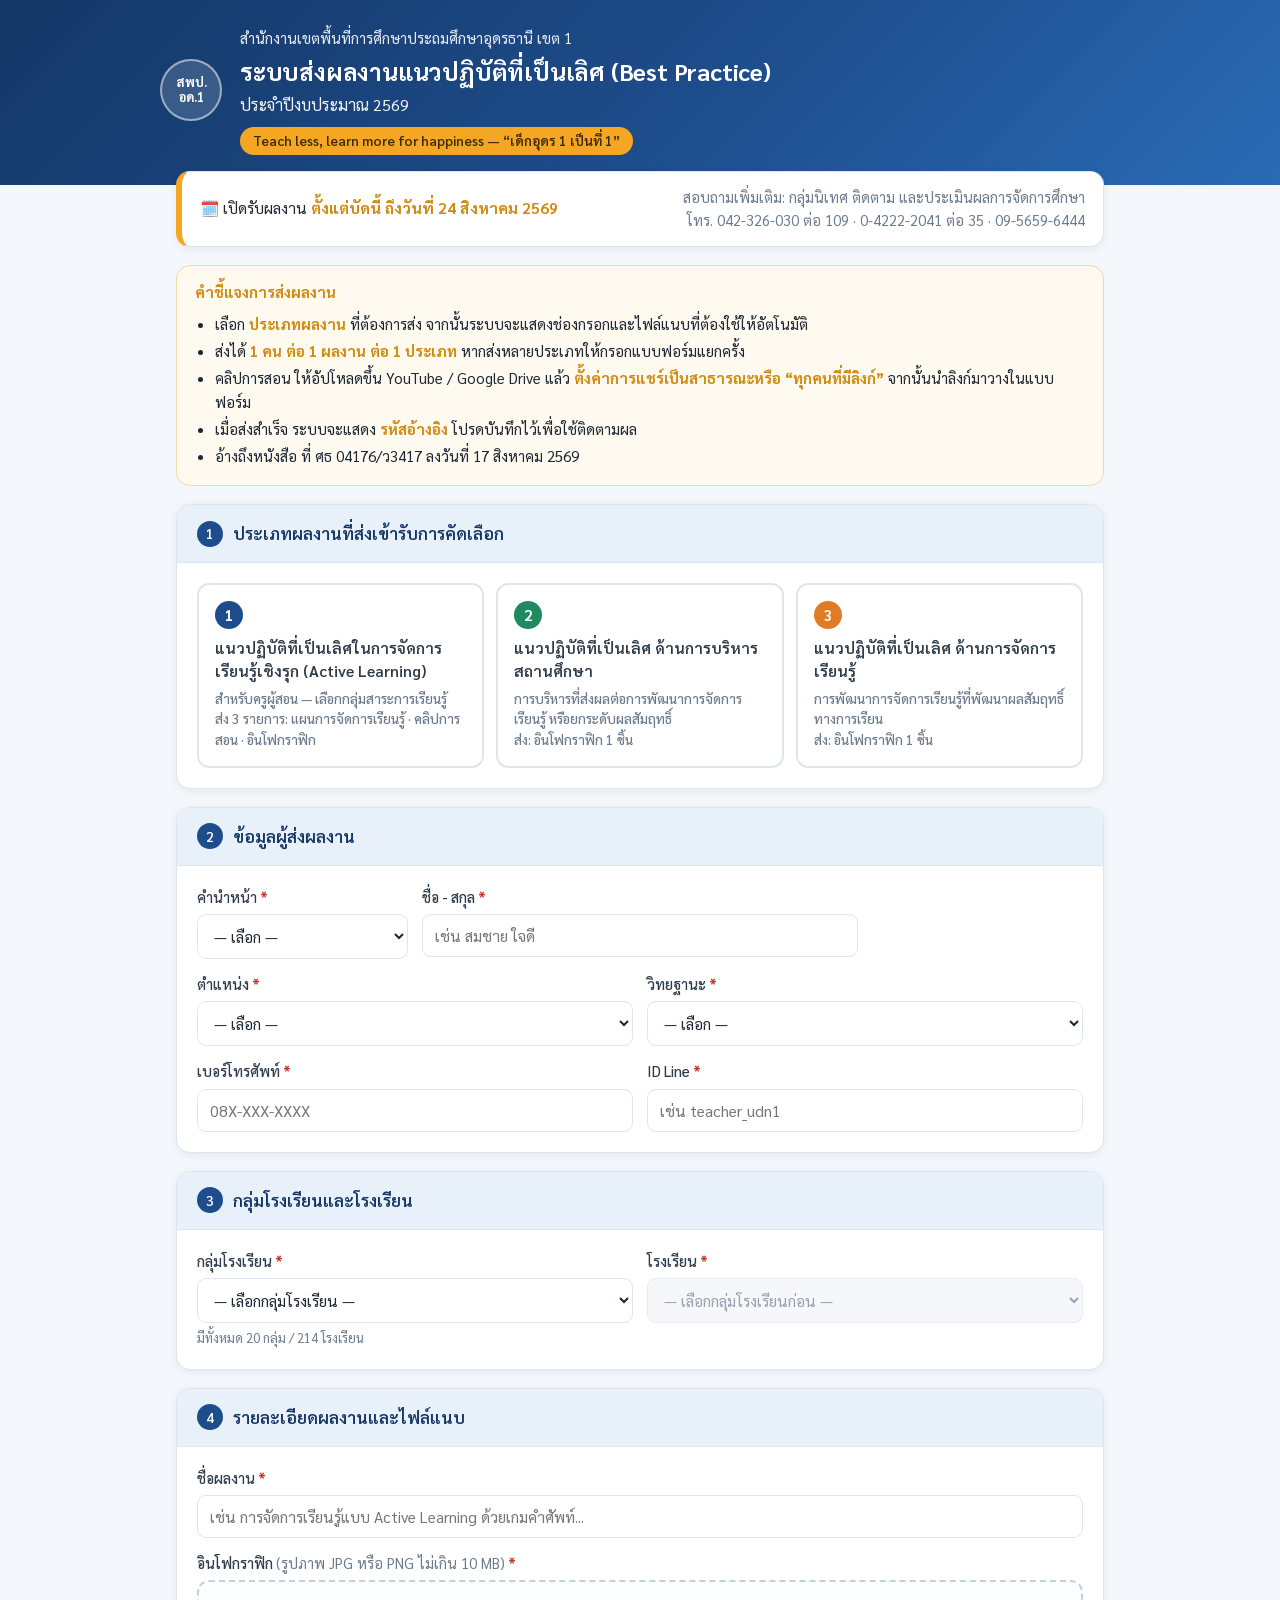
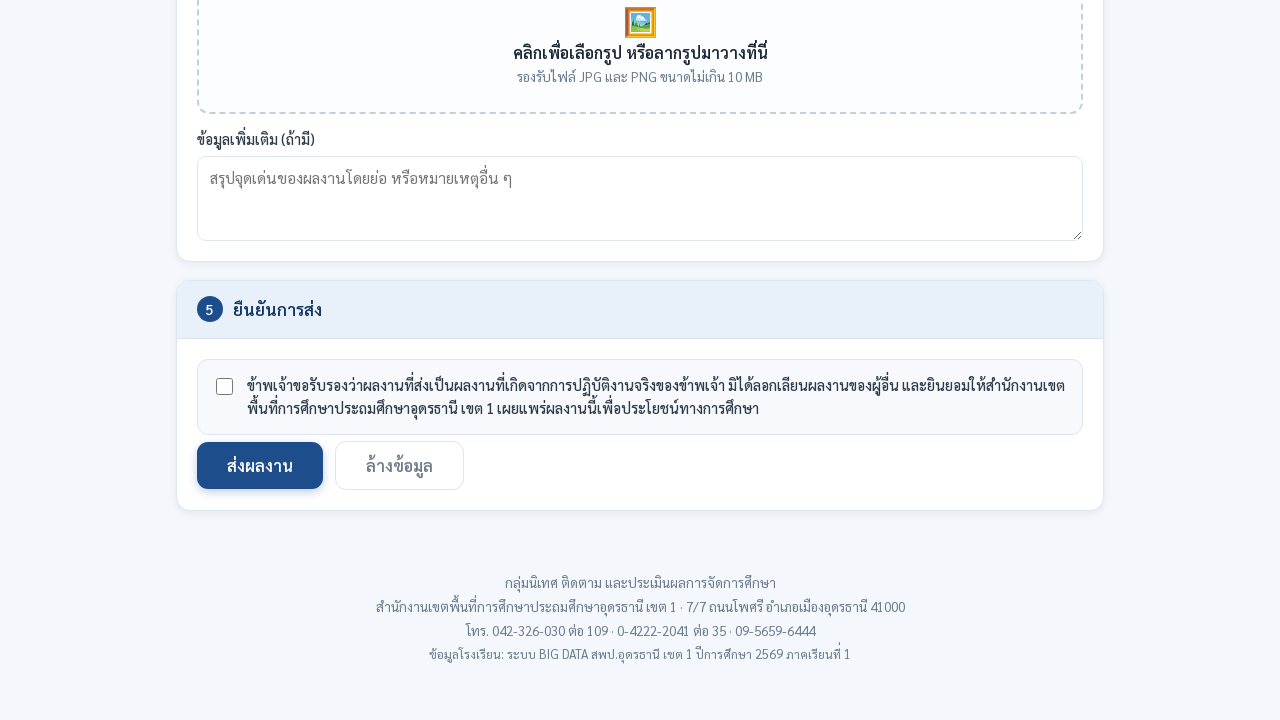
==== index.html @ a5a78944 "Update form for 3 award categories (ref. 04176/w3417)" ====
<!DOCTYPE html>
<html lang="th">
<head>
<meta charset="UTF-8">
<meta name="viewport" content="width=device-width, initial-scale=1.0">
<title>ระบบส่งผลงานแนวปฏิบัติที่เป็นเลิศ (Best Practice) 2569 | สพป.อุดรธานี เขต 1</title>
<link rel="preconnect" href="https://fonts.googleapis.com">
<link rel="preconnect" href="https://fonts.gstatic.com" crossorigin>
<link href="https://fonts.googleapis.com/css2?family=Sarabun:wght@300;400;500;600;700&display=swap" rel="stylesheet">
<style>
:root{
  --brand:#1e4d8c; --brand-dk:#143766; --brand-lt:#e8f0fa;
  --accent:#f5a623; --accent-dk:#d18a10;
  --g1:#1e4d8c; --g2:#1f8a5f; --g3:#e07b26;
  --ok:#1f8a5f; --err:#c0392b;
  --ink:#1c2733; --muted:#6b7a8c; --line:#dde5ee; --bg:#f4f7fb;
  --r:14px; --shadow:0 2px 10px rgba(20,55,102,.07);
}
*{box-sizing:border-box}
body{margin:0;font-family:'Sarabun',system-ui,sans-serif;background:var(--bg);color:var(--ink);line-height:1.6;font-size:16px}
a{color:var(--brand)}

/* ---------- Header ---------- */
.topbar{background:linear-gradient(135deg,var(--brand-dk),var(--brand) 55%,#2a6bb5);color:#fff;padding:26px 20px 30px}
.topbar .wrap{max-width:960px;margin:0 auto;display:flex;gap:18px;align-items:center;flex-wrap:wrap}
.crest{width:62px;height:62px;border-radius:50%;background:rgba(255,255,255,.15);border:2px solid rgba(255,255,255,.5);
  display:flex;align-items:center;justify-content:center;font-weight:700;font-size:13px;text-align:center;line-height:1.15;flex:none}
.topbar .org{font-size:15px;opacity:.9;margin:0}
.topbar h1{margin:2px 0 0;font-size:24px;font-weight:700;letter-spacing:-.2px}
.topbar .yr{margin:2px 0 0;font-size:16px;opacity:.95}
.slogan{display:inline-block;margin-top:9px;background:var(--accent);color:#3d2a00;font-weight:600;
  font-size:13.5px;padding:3px 13px;border-radius:999px}

/* ---------- Layout ---------- */
.page{max-width:960px;margin:-14px auto 60px;padding:0 16px}
.card{background:#fff;border:1px solid var(--line);border-radius:var(--r);box-shadow:var(--shadow);margin-bottom:18px;overflow:hidden}
.card > h2{margin:0;padding:15px 20px;font-size:17px;font-weight:600;background:var(--brand-lt);
  color:var(--brand-dk);border-bottom:1px solid var(--line);display:flex;align-items:center;gap:10px}
.card > h2 .n{width:26px;height:26px;border-radius:50%;background:var(--brand);color:#fff;font-size:14px;
  display:flex;align-items:center;justify-content:center;flex:none}
.card .body{padding:20px}

.deadline{display:flex;gap:14px;align-items:center;flex-wrap:wrap;background:#fff;border:1px solid var(--line);
  border-left:6px solid var(--accent);border-radius:var(--r);padding:14px 18px;margin-bottom:18px;box-shadow:var(--shadow)}
.deadline .dl{font-size:15.5px}
.deadline b{color:var(--accent-dk)}
.deadline .ph{margin-left:auto;font-size:14.5px;color:var(--muted);text-align:right}

.notice{background:#fffaf0;border:1px solid #f2d9a8;border-radius:var(--r);padding:14px 18px;margin-bottom:18px;font-size:15px}
.notice b{color:var(--accent-dk)}
.notice ul{margin:8px 0 0;padding-left:20px}
.notice li{margin-bottom:3px}

/* ---------- Type cards ---------- */
.types{display:grid;grid-template-columns:repeat(auto-fit,minmax(260px,1fr));gap:12px}
.type{position:relative}
.type input{position:absolute;opacity:0;width:0;height:0}
.type span.box{display:block;padding:16px;border:2px solid var(--line);border-radius:12px;cursor:pointer;
  background:#fff;height:100%;transition:all .15s}
.type .num{display:inline-flex;width:28px;height:28px;border-radius:50%;color:#fff;font-weight:700;font-size:15px;
  align-items:center;justify-content:center;margin-bottom:8px}
.type:nth-child(1) .num{background:var(--g1)} .type:nth-child(2) .num{background:var(--g2)} .type:nth-child(3) .num{background:var(--g3)}
.type .tt{font-weight:600;font-size:15.5px;display:block;line-height:1.45}
.type .ds{font-size:13.5px;color:var(--muted);margin-top:7px;display:block;line-height:1.5}
.type input:checked + span.box{border-color:var(--brand);background:var(--brand-lt);box-shadow:0 0 0 3px rgba(30,77,140,.1)}
.type:nth-child(2) input:checked + span.box{border-color:var(--g2);background:#eef8f3;box-shadow:0 0 0 3px rgba(31,138,95,.1)}
.type:nth-child(3) input:checked + span.box{border-color:var(--g3);background:#fdf3ea;box-shadow:0 0 0 3px rgba(224,123,38,.1)}
.type span.box:hover{border-color:#a9bdd6}

.eligible{display:none;margin-top:14px;background:#f7f9fc;border:1px solid var(--line);border-radius:11px;padding:13px 16px;font-size:14.5px}
.eligible.on{display:block}
.eligible b{color:var(--brand-dk)}
.eligible .links{display:flex;gap:8px;flex-wrap:wrap;margin-top:8px}
.eligible .links a{display:inline-block;background:#fff;border:1px solid var(--line);border-radius:8px;
  padding:5px 12px;font-size:13.5px;text-decoration:none}
.eligible .links a:hover{border-color:var(--brand)}

/* ---------- Form fields ---------- */
.grid{display:grid;grid-template-columns:repeat(12,1fr);gap:14px}
.f{display:flex;flex-direction:column;gap:5px}
.c12{grid-column:span 12}.c8{grid-column:span 8}.c6{grid-column:span 6}.c4{grid-column:span 4}.c3{grid-column:span 3}
@media(max-width:640px){.c8,.c6,.c4,.c3{grid-column:span 12}}
label{font-size:14.5px;font-weight:500;color:#2c3a49}
.req::after{content:" *";color:var(--err);font-weight:700}
input[type=text],input[type=tel],input[type=url],select,textarea{
  font-family:inherit;font-size:15.5px;padding:10px 12px;border:1px solid var(--line);border-radius:9px;
  background:#fff;color:var(--ink);width:100%;transition:border-color .15s,box-shadow .15s}
select{cursor:pointer}
input:focus,select:focus,textarea:focus{outline:none;border-color:var(--brand);box-shadow:0 0 0 3px rgba(30,77,140,.13)}
input:disabled,select:disabled{background:#f2f5f9;color:var(--muted);cursor:not-allowed}
.hint{font-size:13px;color:var(--muted)}
.err-msg{font-size:13px;color:var(--err);display:none}
.f.bad input,.f.bad select,.f.bad .drop{border-color:var(--err)}
.f.bad .err-msg{display:block}

/* ---------- Subject radio cards ---------- */
.subs{display:grid;grid-template-columns:repeat(auto-fill,minmax(240px,1fr));gap:10px}
.sub{position:relative}
.sub input{position:absolute;opacity:0;width:0;height:0}
.sub span{display:flex;align-items:center;gap:10px;padding:12px 14px;border:1.5px solid var(--line);
  border-radius:11px;cursor:pointer;font-size:15px;transition:all .15s;background:#fff;height:100%}
.sub span .dot{width:18px;height:18px;border-radius:50%;border:2px solid #c3cfdd;flex:none;transition:all .15s}
.sub input:checked + span{border-color:var(--brand);background:var(--brand-lt);font-weight:600;color:var(--brand-dk)}
.sub input:checked + span .dot{border-color:var(--brand);background:var(--brand);box-shadow:inset 0 0 0 3px #fff}
.sub span:hover{border-color:#a9bdd6}

/* ---------- File drop ---------- */
.drop{border:2px dashed #c3cfdd;border-radius:12px;padding:24px 18px;text-align:center;cursor:pointer;
  background:#fbfdff;transition:all .15s}
.drop:hover,.drop.over{border-color:var(--brand);background:var(--brand-lt)}
.drop .ico{font-size:28px;line-height:1}
.drop .t{font-weight:600;margin-top:6px}
.drop .s{font-size:13.5px;color:var(--muted)}
.filebox{display:none;align-items:center;gap:12px;padding:12px 14px;border:1px solid #b9e0cc;
  background:#f0faf5;border-radius:11px}
.filebox.on{display:flex}
.filebox .fi{font-size:24px}
.filebox img.thumb{width:46px;height:46px;object-fit:cover;border-radius:7px;border:1px solid var(--line)}
.filebox .fn{flex:1;min-width:0;font-size:14.5px;font-weight:500;overflow:hidden;text-overflow:ellipsis;white-space:nowrap}
.filebox .fs{font-size:13px;color:var(--muted)}
.filebox button{border:1px solid var(--line);background:#fff;border-radius:8px;padding:6px 12px;
  cursor:pointer;font-family:inherit;font-size:13.5px;color:var(--err)}

/* ---------- Consent + submit ---------- */
.consent{display:flex;gap:11px;align-items:flex-start;font-size:14.5px;padding:14px;background:#f7f9fc;
  border:1px solid var(--line);border-radius:11px}
.consent input{margin-top:4px;width:17px;height:17px;flex:none;accent-color:var(--brand)}
.actions{display:flex;gap:12px;align-items:center;flex-wrap:wrap;margin-top:6px}
.btn{font-family:inherit;font-size:16px;font-weight:600;padding:13px 30px;border-radius:11px;border:none;
  cursor:pointer;transition:all .15s}
.btn-main{background:var(--brand);color:#fff;box-shadow:0 3px 10px rgba(30,77,140,.28)}
.btn-main:hover:not(:disabled){background:var(--brand-dk)}
.btn-main:disabled{opacity:.6;cursor:not-allowed}
.btn-ghost{background:#fff;border:1px solid var(--line);color:var(--muted)}
.spin{width:16px;height:16px;border:2.5px solid rgba(255,255,255,.35);border-top-color:#fff;border-radius:50%;
  display:inline-block;vertical-align:-3px;margin-right:8px;animation:sp .7s linear infinite}
@keyframes sp{to{transform:rotate(360deg)}}

/* ---------- Progress / result ---------- */
.bar{height:7px;background:#e6edf6;border-radius:99px;overflow:hidden;margin-top:14px;display:none}
.bar.on{display:block}
.bar i{display:block;height:100%;width:0;background:linear-gradient(90deg,var(--brand),#3b82d6);transition:width .3s}
.result{display:none;text-align:center;padding:40px 24px}
.result.on{display:block}
.result .ico{font-size:56px}
.result h3{margin:12px 0 6px;font-size:22px}
.result .ref{display:inline-block;margin-top:8px;background:var(--brand-lt);border:1px dashed var(--brand);
  color:var(--brand-dk);padding:8px 18px;border-radius:9px;font-weight:700;letter-spacing:.5px}
.result p{color:var(--muted);margin:10px auto 0;max-width:540px}
.alert{display:none;margin-top:14px;padding:12px 16px;border-radius:10px;font-size:15px}
.alert.on{display:block}
.alert.e{background:#fdecea;border:1px solid #f3b7b1;color:#8e2b21}

.foot{text-align:center;font-size:13.5px;color:var(--muted);padding:0 16px 40px;line-height:1.75}
.setup{background:#fff4f4;border:1px solid #f0c2c2;color:#8e2b21;border-radius:var(--r);padding:14px 18px;
  margin-bottom:18px;font-size:14.5px;display:none}
.setup.on{display:block}
.hidden{display:none !important}
</style>
</head>
<body>

<header class="topbar">
  <div class="wrap">
    <div class="crest">สพป.<br>อด.1</div>
    <div>
      <p class="org">สำนักงานเขตพื้นที่การศึกษาประถมศึกษาอุดรธานี เขต 1</p>
      <h1>ระบบส่งผลงานแนวปฏิบัติที่เป็นเลิศ (Best Practice)</h1>
      <p class="yr">ประจำปีงบประมาณ 2569</p>
      <span class="slogan">Teach less, learn more for happiness — “เด็กอุดร 1 เป็นที่ 1”</span>
    </div>
  </div>
</header>

<div class="page">

  <div class="setup" id="setup">
    <b>⚙️ ยังไม่ได้ตั้งค่าระบบ</b> — กรุณาเปิดไฟล์นี้ด้วยโปรแกรมแก้ไขข้อความ แล้วใส่ URL ของ Google Apps Script
    Web App ลงในตัวแปร <code>API_URL</code> ที่ด้านล่างของไฟล์
  </div>

  <div class="deadline">
    <div class="dl">🗓️ เปิดรับผลงาน <b>ตั้งแต่บัดนี้ ถึงวันที่ 24 สิงหาคม 2569</b></div>
    <div class="ph">สอบถามเพิ่มเติม: กลุ่มนิเทศ ติดตาม และประเมินผลการจัดการศึกษา<br>
      โทร. 042-326-030 ต่อ 109 · 0-4222-2041 ต่อ 35 · 09-5659-6444</div>
  </div>

  <div class="notice">
    <b>คำชี้แจงการส่งผลงาน</b>
    <ul>
      <li>เลือก <b>ประเภทผลงาน</b> ที่ต้องการส่ง จากนั้นระบบจะแสดงช่องกรอกและไฟล์แนบที่ต้องใช้ให้อัตโนมัติ</li>
      <li>ส่งได้ <b>1 คน ต่อ 1 ผลงาน ต่อ 1 ประเภท</b> หากส่งหลายประเภทให้กรอกแบบฟอร์มแยกครั้ง</li>
      <li>คลิปการสอน ให้อัปโหลดขึ้น YouTube / Google Drive แล้ว
          <b>ตั้งค่าการแชร์เป็นสาธารณะหรือ “ทุกคนที่มีลิงก์”</b> จากนั้นนำลิงก์มาวางในแบบฟอร์ม</li>
      <li>เมื่อส่งสำเร็จ ระบบจะแสดง <b>รหัสอ้างอิง</b> โปรดบันทึกไว้เพื่อใช้ติดตามผล</li>
      <li>อ้างถึงหนังสือ ที่ ศธ 04176/ว3417 ลงวันที่ 17 สิงหาคม 2569</li>
    </ul>
  </div>

  <form id="frm" novalidate>

    <!-- 1 : ประเภทผลงาน -->
    <section class="card">
      <h2><span class="n">1</span> ประเภทผลงานที่ส่งเข้ารับการคัดเลือก</h2>
      <div class="body">
        <div class="f" id="wrapType">
          <div class="types">
            <label class="type">
              <input type="radio" name="ptype" value="1">
              <span class="box">
                <span class="num">1</span>
                <span class="tt">แนวปฏิบัติที่เป็นเลิศในการจัดการเรียนรู้เชิงรุก (Active Learning)</span>
                <span class="ds">สำหรับครูผู้สอน — เลือกกลุ่มสาระการเรียนรู้<br>
                  ส่ง 3 รายการ: แผนการจัดการเรียนรู้ · คลิปการสอน · อินโฟกราฟิก</span>
              </span>
            </label>
            <label class="type">
              <input type="radio" name="ptype" value="2">
              <span class="box">
                <span class="num">2</span>
                <span class="tt">แนวปฏิบัติที่เป็นเลิศ ด้านการบริหารสถานศึกษา</span>
                <span class="ds">การบริหารที่ส่งผลต่อการพัฒนาการจัดการเรียนรู้ หรือยกระดับผลสัมฤทธิ์<br>
                  ส่ง: อินโฟกราฟิก 1 ชิ้น</span>
              </span>
            </label>
            <label class="type">
              <input type="radio" name="ptype" value="3">
              <span class="box">
                <span class="num">3</span>
                <span class="tt">แนวปฏิบัติที่เป็นเลิศ ด้านการจัดการเรียนรู้</span>
                <span class="ds">การพัฒนาการจัดการเรียนรู้ที่พัฒนาผลสัมฤทธิ์ทางการเรียน<br>
                  ส่ง: อินโฟกราฟิก 1 ชิ้น</span>
              </span>
            </label>
          </div>
          <div class="err-msg" style="margin-top:8px">กรุณาเลือกประเภทผลงาน 1 ประเภท</div>
        </div>

        <div class="eligible" id="eligible">
          <b>⚠️ เงื่อนไขประเภทที่ 2 และ 3</b> — เฉพาะโรงเรียนที่มีผลสัมฤทธิ์ทางการเรียนสูงกว่าระดับประเทศ
          ต่อเนื่อง 3 ปีการศึกษา (2566–2568) กรุณาตรวจสอบรายชื่อโรงเรียนก่อนส่ง
          <div class="links">
            <a href="https://shorturl.asia/sHRTY" target="_blank" rel="noopener">📋 รายชื่อรวม (RT, NT, O-NET)</a>
            <a href="https://shorturl.asia/dWOJD" target="_blank" rel="noopener">RT ป.1</a>
            <a href="https://shorturl.asia/2TBJh" target="_blank" rel="noopener">NT ป.3</a>
            <a href="https://shorturl.asia/KUpV3" target="_blank" rel="noopener">O-NET ป.6 / ม.3</a>
          </div>
        </div>
      </div>
    </section>

    <!-- 2 : ข้อมูลผู้ส่ง -->
    <section class="card">
      <h2><span class="n">2</span> ข้อมูลผู้ส่งผลงาน</h2>
      <div class="body">
        <div class="grid">
          <div class="f c3">
            <label class="req" for="prefix">คำนำหน้า</label>
            <select id="prefix" name="prefix">
              <option value="">— เลือก —</option>
              <option>นาย</option><option>นาง</option><option>นางสาว</option>
              <option>ว่าที่ ร.ต.</option><option>ว่าที่ ร.ต.หญิง</option>
              <option>ดร.</option><option>อื่น ๆ</option>
            </select>
            <div class="err-msg">กรุณาเลือกคำนำหน้า</div>
          </div>
          <div class="f c3" id="wrapPrefixOther" style="display:none">
            <label class="req" for="prefixOther">ระบุคำนำหน้า</label>
            <input type="text" id="prefixOther" name="prefixOther" placeholder="เช่น พระ, ผศ.">
            <div class="err-msg">กรุณาระบุคำนำหน้า</div>
          </div>
          <div class="f c6" id="wrapName">
            <label class="req" for="fullname">ชื่อ - สกุล</label>
            <input type="text" id="fullname" name="fullname" placeholder="เช่น สมชาย ใจดี">
            <div class="err-msg">กรุณากรอกชื่อ - สกุล</div>
          </div>

          <div class="f c6">
            <label class="req" for="position">ตำแหน่ง</label>
            <select id="position" name="position">
              <option value="">— เลือก —</option>
              <option>ครูผู้ช่วย</option>
              <option>ครู</option>
              <option>ครูอัตราจ้าง</option>
              <option>พนักงานราชการ</option>
              <option>รองผู้อำนวยการสถานศึกษา</option>
              <option>ผู้อำนวยการสถานศึกษา</option>
              <option>อื่น ๆ</option>
            </select>
            <div class="err-msg">กรุณาเลือกตำแหน่ง</div>
          </div>
          <div class="f c6">
            <label class="req" for="academic">วิทยฐานะ</label>
            <select id="academic" name="academic">
              <option value="">— เลือก —</option>
              <option>ไม่มีวิทยฐานะ</option>
              <option>ชำนาญการ</option>
              <option>ชำนาญการพิเศษ</option>
              <option>เชี่ยวชาญ</option>
              <option>เชี่ยวชาญพิเศษ</option>
            </select>
            <div class="err-msg">กรุณาเลือกวิทยฐานะ</div>
          </div>

          <div class="f c6">
            <label class="req" for="phone">เบอร์โทรศัพท์</label>
            <input type="tel" id="phone" name="phone" inputmode="numeric" maxlength="12" placeholder="08X-XXX-XXXX">
            <div class="err-msg">กรุณากรอกเบอร์โทรศัพท์ 9 - 10 หลัก</div>
          </div>
          <div class="f c6">
            <label class="req" for="line">ID Line</label>
            <input type="text" id="line" name="line" placeholder="เช่น teacher_udn1">
            <div class="err-msg">กรุณากรอก ID Line</div>
          </div>
        </div>
      </div>
    </section>

    <!-- 3 : สังกัด -->
    <section class="card">
      <h2><span class="n">3</span> กลุ่มโรงเรียนและโรงเรียน</h2>
      <div class="body">
        <div class="grid">
          <div class="f c6">
            <label class="req" for="schoolGroup">กลุ่มโรงเรียน</label>
            <select id="schoolGroup" name="schoolGroup"><option value="">— เลือกกลุ่มโรงเรียน —</option></select>
            <div class="hint" id="grpHint">มีทั้งหมด 20 กลุ่ม / 214 โรงเรียน</div>
            <div class="err-msg">กรุณาเลือกกลุ่มโรงเรียน</div>
          </div>
          <div class="f c6">
            <label class="req" for="school">โรงเรียน</label>
            <select id="school" name="school" disabled><option value="">— เลือกกลุ่มโรงเรียนก่อน —</option></select>
            <div class="hint" id="schHint">&nbsp;</div>
            <div class="err-msg">กรุณาเลือกโรงเรียน</div>
          </div>
        </div>
      </div>
    </section>

    <!-- 4 : กลุ่มสาระ (เฉพาะประเภท 1) -->
    <section class="card hidden" id="secSubject">
      <h2><span class="n">4</span> กลุ่มสาระการเรียนรู้</h2>
      <div class="body">
        <div class="f" id="wrapSubject">
          <div class="subs" id="subs"></div>
          <div class="err-msg" style="margin-top:8px">กรุณาเลือกกลุ่มสาระการเรียนรู้ 1 รายการ</div>
        </div>
      </div>
    </section>

    <!-- 5 : ผลงาน -->
    <section class="card">
      <h2><span class="n" id="secWorkNo">5</span> รายละเอียดผลงานและไฟล์แนบ</h2>
      <div class="body">
        <div class="grid">
          <div class="f c12">
            <label class="req" for="title">ชื่อผลงาน</label>
            <input type="text" id="title" name="title" placeholder="เช่น การจัดการเรียนรู้แบบ Active Learning ด้วยเกมคำศัพท์...">
            <div class="err-msg">กรุณากรอกชื่อผลงาน</div>
          </div>

          <div class="f c6 t1only" id="wrapLevel">
            <label class="req" for="level">ระดับชั้นที่จัดการเรียนรู้</label>
            <select id="level" name="level">
              <option value="">— เลือก —</option>
              <option>ระดับปฐมวัย</option>
              <option>ชั้นประถมศึกษาปีที่ 1</option><option>ชั้นประถมศึกษาปีที่ 2</option>
              <option>ชั้นประถมศึกษาปีที่ 3</option><option>ชั้นประถมศึกษาปีที่ 4</option>
              <option>ชั้นประถมศึกษาปีที่ 5</option><option>ชั้นประถมศึกษาปีที่ 6</option>
              <option>ชั้นมัธยมศึกษาปีที่ 1</option><option>ชั้นมัธยมศึกษาปีที่ 2</option>
              <option>ชั้นมัธยมศึกษาปีที่ 3</option>
            </select>
            <div class="err-msg">กรุณาเลือกระดับชั้น</div>
          </div>
          <div class="f c6 t1only" id="wrapVideo">
            <label class="req" for="video">ลิงก์คลิปการสอน</label>
            <input type="url" id="video" name="video" placeholder="https://youtu.be/... หรือ https://drive.google.com/...">
            <div class="err-msg">กรุณากรอกลิงก์ที่ขึ้นต้นด้วย http:// หรือ https://</div>
          </div>

          <div class="f c12 t1only" id="wrapPlan">
            <label class="req">① แผนการจัดการเรียนรู้ 1 ชั่วโมง <span style="font-weight:400;color:var(--muted)">(PDF ไม่เกิน 10 MB)</span></label>
            <div class="drop" id="dropPlan">
              <div class="ico">📄</div>
              <div class="t">คลิกเพื่อเลือกไฟล์ หรือลากไฟล์มาวางที่นี่</div>
              <div class="s">รองรับเฉพาะไฟล์ PDF ขนาดไม่เกิน 10 MB</div>
            </div>
            <input type="file" id="filePlan" accept="application/pdf,.pdf" hidden>
            <div class="filebox" id="boxPlan">
              <span class="fi">📕</span>
              <span class="fn" id="namePlan"></span>
              <span class="fs" id="sizePlan"></span>
              <button type="button" data-clear="Plan">ลบไฟล์</button>
            </div>
            <div class="err-msg" id="errPlan">กรุณาแนบไฟล์แผนการจัดการเรียนรู้ (PDF ไม่เกิน 10 MB)</div>
          </div>

          <div class="f c12">
            <label class="req" id="lblInfo">③ อินโฟกราฟิก <span style="font-weight:400;color:var(--muted)">(รูปภาพ JPG หรือ PNG ไม่เกิน 10 MB)</span></label>
            <div class="drop" id="dropInfo">
              <div class="ico">🖼️</div>
              <div class="t">คลิกเพื่อเลือกรูป หรือลากรูปมาวางที่นี่</div>
              <div class="s">รองรับไฟล์ JPG และ PNG ขนาดไม่เกิน 10 MB</div>
            </div>
            <input type="file" id="fileInfo" accept="image/jpeg,image/png,.jpg,.jpeg,.png" hidden>
            <div class="filebox" id="boxInfo">
              <img class="thumb" id="thumbInfo" alt="">
              <span class="fn" id="nameInfo"></span>
              <span class="fs" id="sizeInfo"></span>
              <button type="button" data-clear="Info">ลบไฟล์</button>
            </div>
            <div class="err-msg" id="errInfo">กรุณาแนบไฟล์อินโฟกราฟิก (JPG หรือ PNG ไม่เกิน 10 MB)</div>
          </div>

          <div class="f c12">
            <label for="note">ข้อมูลเพิ่มเติม (ถ้ามี)</label>
            <textarea id="note" name="note" rows="3" placeholder="สรุปจุดเด่นของผลงานโดยย่อ หรือหมายเหตุอื่น ๆ"></textarea>
          </div>
        </div>
      </div>
    </section>

    <!-- 6 : ยืนยัน -->
    <section class="card">
      <h2><span class="n" id="secConfirmNo">6</span> ยืนยันการส่ง</h2>
      <div class="body">
        <div class="f" id="wrapConsent">
          <label class="consent">
            <input type="checkbox" id="consent">
            <span>ข้าพเจ้าขอรับรองว่าผลงานที่ส่งเป็นผลงานที่เกิดจากการปฏิบัติงานจริงของข้าพเจ้า
            มิได้ลอกเลียนผลงานของผู้อื่น และยินยอมให้สำนักงานเขตพื้นที่การศึกษาประถมศึกษาอุดรธานี เขต 1
            เผยแพร่ผลงานนี้เพื่อประโยชน์ทางการศึกษา</span>
          </label>
          <div class="err-msg">กรุณายืนยันการรับรองผลงาน</div>
        </div>

        <div class="actions">
          <button type="submit" class="btn btn-main" id="btn">ส่งผลงาน</button>
          <button type="reset" class="btn btn-ghost" id="btnReset">ล้างข้อมูล</button>
        </div>
        <div class="bar" id="bar"><i></i></div>
        <div class="alert e" id="alert"></div>
      </div>
    </section>
  </form>

  <!-- success -->
  <section class="card result" id="done">
    <div class="ico">✅</div>
    <h3>ส่งผลงานเรียบร้อยแล้ว</h3>
    <div class="ref" id="refCode">—</div>
    <p>ระบบได้บันทึกผลงานของท่านเรียบร้อยแล้ว กรุณาบันทึกรหัสอ้างอิงข้างต้นไว้เพื่อใช้ติดตามผล</p>
    <div class="actions" style="justify-content:center">
      <button type="button" class="btn btn-ghost" onclick="location.reload()">ส่งผลงานรายการใหม่</button>
    </div>
  </section>

</div>

<p class="foot">
  กลุ่มนิเทศ ติดตาม และประเมินผลการจัดการศึกษา<br>
  สำนักงานเขตพื้นที่การศึกษาประถมศึกษาอุดรธานี เขต 1 · 7/7 ถนนโพศรี อำเภอเมืองอุดรธานี 41000<br>
  โทร. 042-326-030 ต่อ 109 · 0-4222-2041 ต่อ 35 · 09-5659-6444<br>
  <span style="font-size:12.5px">ข้อมูลโรงเรียน: ระบบ BIG DATA สพป.อุดรธานี เขต 1 ปีการศึกษา 2569 ภาคเรียนที่ 1</span>
</p>

<script>
/* ============================================================
   ตั้งค่า: วาง URL ของ Google Apps Script Web App (ลงท้ายด้วย /exec)
   ============================================================ */
const API_URL = "https://script.google.com/macros/s/AKfycbzVC7Kdik8erhvEDzU5UGtnWxTzQjkgfkbHiXQyAfsiM5kXI-7I6TlGqL2er1yyeOjL/exec";
/* ============================================================ */

const PTYPES = {
  '1':'แนวปฏิบัติที่เป็นเลิศในการจัดการเรียนรู้เชิงรุก (Active Learning)',
  '2':'แนวปฏิบัติที่เป็นเลิศ ด้านการบริหารสถานศึกษา',
  '3':'แนวปฏิบัติที่เป็นเลิศ ด้านการจัดการเรียนรู้'
};

const SUBJECTS = [
  "ภาษาไทย",
  "คณิตศาสตร์",
  "วิทยาศาสตร์และเทคโนโลยี",
  "สังคมศึกษา ศาสนา และวัฒนธรรม",
  "สุขศึกษาและพลศึกษา",
  "ศิลปะ",
  "การงานอาชีพ",
  "ภาษาต่างประเทศ",
  "การจัดการเรียนรู้เศรษฐกิจพอเพียง"
];

const SCHOOLS = {
  "กลุ่มเมือง 1": ["บ้านหมากแข้ง", "ชุมชนบ้านเดื่อวิทยา", "บ้านหนองขาม(ค่ายเสนีย์อุปถัมภ์)", "บ้านดงอุดม", "บ้านเก่าน้อย#เรียนรวมทุกชั้น", "บ้านหนองเหล็ก", "บ้านหนองตุ", "บ้านม่วงสว่างสามัคคี", "บ้านดอนอุดม(เนยอุปถัมภ์)", "บ้านหนองบัว"],
  "กลุ่มเมือง 2": ["อนุบาลอุดรธานี", "บ้านศรีเชียงใหม่", "บ้านกุดลิงง้อหนองแก", "บ้านดงเค็ง (นําวัฒนาอุปถัมภ์)", "บ้านคำกลิ้ง", "บ้านหนองตูม", "บ้านจั่นศรีวิไล", "บ้านเลี่ยมพิลึก", "ค่ายประจักษ์ศิลปาคม"],
  "กลุ่มเมือง 3": ["นิคมสร้างตนเองเชียงพิณ 3", "นิคมสร้างตนเองเชียงพิณ 5", "บ้านนาสมบูรณ์", "บ้านโคกสะอาดศรีบูรพา", "บ้านหนองสวรรค์ (ไชยเชียงพิณ)", "บ้านหนองโอนหนองฮาง", "บ้านเชียงพิณ", "นาคลองหนองศรีคามวิทยา", "บ้านโนนสวรรค์#เรียนรวมทุกชั้น", "บ้านนาแอง", "บ้านนิคมพัฒนา", "บ้านหนองขุ่นเหล่าหลักวิทยา", "บ้านปากดงส่งเสริมธรรม"],
  "กลุ่มเมือง 4": ["บ้านเชียงพัง", "ชุมชนนากว้างพัฒนศึกษา", "บ้านนาทาม#เรียนรวมทุกชั้น บ้านเชียงพัง", "บ้านเม่น", "บ้านขาว", "บ้านดู่", "บ้านหัวบึง", "บ้านพรานเหมือน", "บ้านเลื่อม", "หนองสำโรงวิทยา"],
  "กลุ่มเมือง 5": ["บ้านตาด", "บ้านกกสะทอนเครือหวายดิน", "บ้านโนนเดื่อ", "บ้านสุขสมบูรณ์", "บ้านศรีบุญเรือง", "เจ ซี บ้านอินทร์แปลง", "ผ่านศึกสงเคราะห์", "บ้านหลุบหวายป่าขาม", "บ้านโสกน้ำขาว", "หนองไฮวิทยา", "บ้านโนนสะอาดผาสุข", "บ้านดงมะกรูดทรายทอง", "บ้านโคกลาด"],
  "กลุ่มเมือง 6": ["ชุมชนสามพร้าว", "บ้านหนองบุนาหล่ำ", "บ้านหนองบั่วประชาสรรค์", "บ้านดอนหาดดงเหล่าต้อง", "บ้านอี่เลี่ยน", "บ้านเซประชาอุทิศ", "บ้านโก่ย", "บ้านจำปาโนนสะอาด", "บ้านหนองนาคำ", "บ้านหนองหว้าหนองไผ่", "บ้านหนองแก", "บ้านถ่อนน้อยหนองไผ่คำ"],
  "กลุ่มเมือง 7": ["บ้านท่าตูมดงสระพัง", "มิตรภาพ 6", "บ้านโนนยางโนนบ่อ", "บ้านขมิ้นบ่อโคลน", "บ้านดอนหวาย", "บ้านหมากตูมดอนยานาง", "ไทยรัฐวิทยา ๙๒ (ชุมชนนาข่า)", "บ้านถ่อนใหญ่ถ่อนน้อย", "บ้านเหล่าดอนแตง", "บ้านนาคำหลวง", "บ้านงอยเลิงทอง", "ประชาสามัคคี"],
  "กลุ่มเมือง 8": ["บ้านเชียงยืน", "บ้านอีหลุ่ง", "บ้านจำปา", "บ้านป่องมหิดลอนุสรณ์ 6", "บ้านหนองน้ำเค็ม", "บ้านหนองหลอด", "บ้านหนองตอสูงแคน", "บ่อน้อยประชาสรรค์", "บ้านนาเยีย"],
  "กลุ่มเมือง 9": ["ชุมชนโนนสูง", "บ้านหนองโสกดาว", "บ้านข้าวสาร", "บ้านชัยพรมิตรภาพที่ 67", "บ้านแม่นนท์", "บ้านหนองไผ่หนองหิน", "บ้านหนองนาเจริญ", "บ้านหนองบัวเงินหนองบัวทอง", "บ้านหนองตะไก้"],
  "กลุ่มหนองวัวซอ 1 (หนองวัวซอ น้ำพ่น หนองบัวบาน)": ["อนุบาลหนองวัวซอ", "บ้านหนองแซงสร้อย", "บ้านหนองแวงเดิดเกษตรสมบูรณ์", "บ้านน้ำพ่น", "บ้านเลา", "บ้านหนองบัวบาน", "นิคมสร้างตนเองเชียงพิณ 1", "บ้านหนองอ้อน้อย", "บ้านโคกก่องหนองแวงยาว"],
  "กลุ่มหนองวัวซอ 2 (หมากหญ้า หนองอ้อ โนนหวาย)": ["รัฐประชา 509", "บ้านโนนหวาย", "บ้านหนองเม็กห้วยทราย", "บ้านโคกหนองแซง", "บ้านเสาเล้า", "บ้านหนองอ้อ", "บ้านโนนสำราญ", "ชุมชนหนองแสง", "บ้านหนองแวงฮีคำหมากคูณ", "บ้านหมากหญ้า", "บ้านผาสิงห์"],
  "กลุ่มหนองวัวซอ 3 (กุดหมากไฟ อูบมุง)": ["ชุมชนกุดหมากไฟ", "บ้านโคกล่าม", "บ้านหนองแวงจุมพล", "บ้านดงบัง", "บ้านโนนชัยศรี", "บ้านหนองบัวเงิน", "บ้านอูบมุง", "บ้านห้วยไร่", "บ้านโคกผักหอม"],
  "กลุ่มเพ็ญ 1": ["อนุบาลเพ็ญประชานุกูล", "บ้านนาส่อนโพนทัน", "บ้านใหม่", "บ้านศรีสุวรรณโพนสว่าง", "บ้านโพนงามหนองตุ", "สุมเส้าวิทยา", "บ้านดงปอ", "บ้านหนองนาไฮโนนสะอาด", "บ้านแพงศรี", "บ้านหนองบัวบาน", "บ้านหนองแสนตอโนนสร้างคำ", "ดงยางวังโตนวิทยา"],
  "กลุ่มเพ็ญ 2": ["ชุมชนบ้านธาตุ", "บ้านสังซาวังน้ำขาว", "บ้านถิ่นสุขาวิทยา", "นิคมโนนสมบูรณ์", "บ้านนาคอมนาดอกไม้", "บ้านดอนแก้ว", "บ้านยามกาใหญ่", "บ้านนาพูนทรัพย์", "บ้านหมูม่นโพนโนนสะอาด", "บ้านยามกาโนนคำ"],
  "กลุ่มเพ็ญ 3": ["บ้านเชียงหวางสร้างลาน", "บ้านนาดี", "บ้านสร้างหลวงสร้างคำ", "ดงใหญ่เจริญพัฒน์", "บ้านดอนข่าคำผักหนามประชาสามัคคี", "บ้านโพนเลาโพนทอง", "บ้านด่าน", "บ้านนาพู่", "บ้านป่าก้าวดอนแดง", "บ้านหลวงหัวสวย", "บ้านศรีบุญเรือง", "บ้านกิ่วดงมะไฟ", "บ้านหนองนกเขียนโพนทัน"],
  "กลุ่มเพ็ญ 4": ["บ้านโนนสวาง", "บ้านคอนเลียบ", "บ้านนาพัง", "บ้านเตาไห", "บ้านหม้อ", "บ้านคอนสวรรค์สินเจริญ", "บ้านเหล่าดอนเงิน", "บ้านหนองผง", "บ้านยาง (คุรุราษฎร์วิทยา)", "บ้านโคกสว่าง", "บ้านหนองกุง", "บ้านดงขันทอง", "บ้านดงศรีสําราญ"],
  "กลุ่มเพ็ญ 5": ["บ้านนาบัวไผ่วิทยา", "บ้านยางซอง", "บ้านนาทรายนาม่วง", "บ้านดอนกลอยดอนอุดม", "บ้านท่าหนาด", "บ้านโนนรังหนองผือวิทยา", "บ้านทอนดอนยาว", "บ้านสร้างแป้น", "บ้านหว้าน"],
  "กลุ่มเพ็ญ 6": ["บ้านนาสีนวล", "บ้านโคกกลาง", "บ้านดอนจันทร์โพนสวรรค์คำเจริญ", "บ้านจอมศรี", "บ้านข่าทุ่งม่วงโนนศรีสมบูรณ์", "บ้านหนองบ่อ", "บ้านสะอาดนาพังศรีเจริญ", "จอมตาลโนนดู่โนนสำราญ", "บ้านดงยางนารายณ์"],
  "กลุ่มสร้างคอม 1 (สร้างคอม)": ["อนุบาลสร้างคอม", "บ้านเชียงดา", "บ้านแมดวิทยาคม", "บ้านนาหว้า(สันติราษฎร์พิทยาคม)", "บ้านไชยฟอง", "บ้านนาสะอาด", "บ้านโนนนกหอ(เพ็งแสนวิทยา)#เรียนรวมทุกชั้น", "บ้านดงผักเทียม", "บ้านท่าเสียว", "บ้านโนนชาดวรุบลวิทยา", "บ้านโคกสว่าง#เรียนรวมทุกชั้น อนุบาลสร้างคอม"],
  "กลุ่มสร้างคอม 2 (โคกโพธิ์ บ้านยวด หินโงม)": ["บ้านดอนเดื่อ", "บ้านดอนบาก", "โคกโพธิ์วิทยา", "บ้านนาน้ำชุ่ม", "บ้านยวด", "บ้านชาด", "บ้านนามั่ง", "บ้านน้ำเที่ยง", "บ้านตลิ่งชัน-สร้างแก้ว", "บ้านศรีชมชื่นบุญชิตวิทยา", "บ้านหินโงม"]
};

/* ---------- subject cards ---------- */
const subsEl = document.getElementById('subs');
SUBJECTS.forEach((s,i)=>{
  const l = document.createElement('label');
  l.className = 'sub';
  l.innerHTML = '<input type="radio" name="subject" value="'+s+'" id="sub'+i+'"><span><i class="dot"></i>'+
                (i+1)+'. '+s+'</span>';
  subsEl.appendChild(l);
});

/* ---------- school group -> school ---------- */
const gSel = document.getElementById('schoolGroup');
const sSel = document.getElementById('school');
const schHint = document.getElementById('schHint');
const groupNames = Object.keys(SCHOOLS);
groupNames.forEach(g=>{
  const o=document.createElement('option'); o.value=g; o.textContent=g+' ('+SCHOOLS[g].length+' โรงเรียน)';
  gSel.appendChild(o);
});
document.getElementById('grpHint').textContent =
  'มีทั้งหมด '+groupNames.length+' กลุ่ม / '+groupNames.reduce((a,g)=>a+SCHOOLS[g].length,0)+' โรงเรียน';

gSel.addEventListener('change',()=>{
  const g = gSel.value;
  sSel.innerHTML='';
  if(!g){
    sSel.disabled=true;
    sSel.innerHTML='<option value="">— เลือกกลุ่มโรงเรียนก่อน —</option>';
    schHint.innerHTML='&nbsp;'; return;
  }
  sSel.disabled=false;
  sSel.appendChild(new Option('— เลือกโรงเรียน —',''));
  SCHOOLS[g].slice().sort((a,b)=>a.localeCompare(b,'th')).forEach(n=>sSel.appendChild(new Option(n,n)));
  schHint.textContent = 'กลุ่มนี้มี '+SCHOOLS[g].length+' โรงเรียน';
  clearErr(sSel.closest('.f'));
});

/* ---------- type switching ---------- */
const secSubject=document.getElementById('secSubject');
const eligible=document.getElementById('eligible');
const lblInfo=document.getElementById('lblInfo');
function currentType(){ const t=document.querySelector('input[name=ptype]:checked'); return t?t.value:''; }

document.querySelectorAll('input[name=ptype]').forEach(r=>r.addEventListener('change',applyType));
function applyType(){
  const t = currentType();
  const isT1 = t==='1';
  secSubject.classList.toggle('hidden', !isT1);
  document.querySelectorAll('.t1only').forEach(el=>el.classList.toggle('hidden', !isT1));
  eligible.classList.toggle('on', t==='2'||t==='3');
  document.getElementById('secWorkNo').textContent = isT1 ? '5' : '4';
  document.getElementById('secConfirmNo').textContent = isT1 ? '6' : '5';
  lblInfo.innerHTML = (isT1 ? '③ อินโฟกราฟิก' : 'อินโฟกราฟิก') +
    ' <span style="font-weight:400;color:var(--muted)">(รูปภาพ JPG หรือ PNG ไม่เกิน 10 MB)</span>';
  clearErr(document.getElementById('wrapType'));
}

/* ---------- prefix "อื่น ๆ" ---------- */
const pSel=document.getElementById('prefix'), pOtherWrap=document.getElementById('wrapPrefixOther'),
      pOther=document.getElementById('prefixOther');
pSel.addEventListener('change',()=>{
  const on = pSel.value==='อื่น ๆ';
  pOtherWrap.style.display = on?'flex':'none';
  if(!on) pOther.value='';
});

/* ---------- phone format ---------- */
const phone=document.getElementById('phone');
phone.addEventListener('input',()=>{
  let v=phone.value.replace(/\D/g,'').slice(0,10);
  if(v.length>6) v=v.slice(0,3)+'-'+v.slice(3,6)+'-'+v.slice(6);
  else if(v.length>3) v=v.slice(0,3)+'-'+v.slice(3);
  phone.value=v;
});

/* ---------- file pickers ---------- */
const MAXB = 10*1024*1024;
const picked = {Plan:null, Info:null};

function setupPicker(key, accept, okTest, errText){
  const drop=document.getElementById('drop'+key), input=document.getElementById('file'+key),
        box=document.getElementById('box'+key), nm=document.getElementById('name'+key),
        sz=document.getElementById('size'+key), er=document.getElementById('err'+key),
        th=document.getElementById('thumb'+key);
  drop.addEventListener('click',()=>input.click());
  drop.addEventListener('dragover',e=>{e.preventDefault();drop.classList.add('over')});
  drop.addEventListener('dragleave',()=>drop.classList.remove('over'));
  drop.addEventListener('drop',e=>{e.preventDefault();drop.classList.remove('over');
    if(e.dataTransfer.files.length) take(e.dataTransfer.files[0]);});
  input.addEventListener('change',()=>{ if(input.files.length) take(input.files[0]); });

  function reset(){ picked[key]=null; input.value=''; box.classList.remove('on'); drop.style.display='block'; }
  function take(f){
    if(!okTest(f)){ reset(); er.textContent=errText; drop.closest('.f').classList.add('bad'); return; }
    if(f.size>MAXB){ reset(); er.textContent='ไฟล์มีขนาด '+fmt(f.size)+' ซึ่งเกิน 10 MB กรุณาลดขนาดไฟล์'; drop.closest('.f').classList.add('bad'); return; }
    if(f.size===0){ reset(); er.textContent='ไฟล์ว่างเปล่า กรุณาตรวจสอบไฟล์อีกครั้ง'; drop.closest('.f').classList.add('bad'); return; }
    picked[key]=f; nm.textContent=f.name; sz.textContent=fmt(f.size);
    if(th){ th.src=URL.createObjectURL(f); }
    box.classList.add('on'); drop.style.display='none';
    clearErr(drop.closest('.f'));
  }
  document.querySelector('[data-clear="'+key+'"]').addEventListener('click',reset);
  return reset;
}
const resetPlan = setupPicker('Plan','pdf',
  f=>f.type==='application/pdf'||/\.pdf$/i.test(f.name), 'รองรับเฉพาะไฟล์ PDF เท่านั้น');
const resetInfo = setupPicker('Info','img',
  f=>/^image\/(jpeg|png)$/.test(f.type)||/\.(jpe?g|png)$/i.test(f.name), 'รองรับเฉพาะรูปภาพ JPG หรือ PNG เท่านั้น');

function fmt(b){ return b<1048576 ? (b/1024).toFixed(0)+' KB' : (b/1048576).toFixed(2)+' MB'; }

/* ---------- validation ---------- */
function clearErr(f){ if(f) f.classList.remove('bad'); }
document.querySelectorAll('input,select,textarea').forEach(el=>{
  el.addEventListener('input',()=>clearErr(el.closest('.f')));
  el.addEventListener('change',()=>clearErr(el.closest('.f')));
});

function validate(){
  let bad=null;
  const set=(el,cond)=>{ const f=el.closest('.f'); if(cond){f.classList.add('bad'); bad=bad||f;} else f.classList.remove('bad'); };
  const flag=(wrap,cond)=>{ if(cond){wrap.classList.add('bad'); bad=bad||wrap;} else wrap.classList.remove('bad'); };

  const t = currentType();
  flag(document.getElementById('wrapType'), !t);

  set(pSel, !pSel.value);
  if(pSel.value==='อื่น ๆ') set(pOther, !pOther.value.trim());
  const nm=document.getElementById('fullname'); set(nm, nm.value.trim().length<3);
  const pos=document.getElementById('position'); set(pos,!pos.value);
  const ac=document.getElementById('academic'); set(ac,!ac.value);
  set(phone, phone.value.replace(/\D/g,'').length<9);
  const ln=document.getElementById('line'); set(ln, !ln.value.trim());
  set(gSel,!gSel.value); set(sSel,!sSel.value);

  const ti=document.getElementById('title'); set(ti, ti.value.trim().length<5);

  if(t==='1'){
    const subject=document.querySelector('input[name=subject]:checked');
    flag(document.getElementById('wrapSubject'), !subject);
    const lv=document.getElementById('level'); set(lv,!lv.value);
    const vd=document.getElementById('video'); set(vd, !/^https?:\/\/.+\..+/i.test(vd.value.trim()));
    const fw=document.getElementById('wrapPlan');
    if(!picked.Plan){ document.getElementById('errPlan').textContent='กรุณาแนบไฟล์แผนการจัดการเรียนรู้ (PDF ไม่เกิน 10 MB)'; }
    flag(fw, !picked.Plan);
  }

  const iw=document.getElementById('lblInfo').closest('.f');
  if(!picked.Info){ document.getElementById('errInfo').textContent='กรุณาแนบไฟล์อินโฟกราฟิก (JPG หรือ PNG ไม่เกิน 10 MB)'; }
  flag(iw, !picked.Info);

  const cs=document.getElementById('consent'), wc=document.getElementById('wrapConsent');
  flag(wc, !cs.checked);

  if(bad) bad.scrollIntoView({behavior:'smooth',block:'center'});
  return !bad;
}

/* ---------- submit ---------- */
const frm=document.getElementById('frm'), btn=document.getElementById('btn'),
      bar=document.getElementById('bar'), barI=bar.querySelector('i'),
      alertEl=document.getElementById('alert');

if(!API_URL) document.getElementById('setup').classList.add('on');

frm.addEventListener('submit', async e=>{
  e.preventDefault();
  alertEl.classList.remove('on');
  if(!validate()) return;
  if(!API_URL){ fail('ยังไม่ได้ตั้งค่า API_URL ในไฟล์ กรุณาติดต่อผู้ดูแลระบบ'); return; }

  btn.disabled=true; btn.innerHTML='<i class="spin"></i>กำลังส่งข้อมูล...';
  bar.classList.add('on'); barI.style.width='10%';

  try{
    const t = currentType();
    const infoB64 = await toBase64(picked.Info);
    barI.style.width='35%';
    const planB64 = picked.Plan ? await toBase64(picked.Plan) : '';
    barI.style.width='55%';

    const prefix = pSel.value==='อื่น ๆ' ? pOther.value.trim() : pSel.value;
    const subjEl = document.querySelector('input[name=subject]:checked');
    const payload = {
      action:'submit',
      ptype:t, ptypeName:PTYPES[t],
      prefix, prefixRaw:pSel.value,
      fullname:document.getElementById('fullname').value.trim(),
      position:document.getElementById('position').value,
      academic:document.getElementById('academic').value,
      schoolGroup:gSel.value,
      school:sSel.value,
      phone:phone.value.trim(),
      lineId:document.getElementById('line').value.trim(),
      subject: t==='1' && subjEl ? subjEl.value : '',
      title:document.getElementById('title').value.trim(),
      level: t==='1' ? document.getElementById('level').value : '',
      videoUrl: t==='1' ? document.getElementById('video').value.trim() : '',
      note:document.getElementById('note').value.trim(),
      planName: picked.Plan?picked.Plan.name:'', planData: planB64,
      infoName: picked.Info.name, infoData: infoB64,
      infoMime: picked.Info.type || 'image/jpeg'
    };

    barI.style.width='68%';
    const res = await fetch(API_URL,{
      method:'POST',
      headers:{'Content-Type':'text/plain;charset=utf-8'},
      body:JSON.stringify(payload)
    });
    barI.style.width='90%';
    const out = await res.json();

    if(out && out.ok){
      barI.style.width='100%';
      document.getElementById('refCode').textContent = out.refCode || '-';
      frm.style.display='none';
      document.getElementById('done').classList.add('on');
      window.scrollTo({top:0,behavior:'smooth'});
    }else{
      fail((out && out.message) ? out.message : 'ไม่สามารถบันทึกข้อมูลได้ กรุณาลองใหม่อีกครั้ง');
    }
  }catch(err){
    fail('เกิดข้อผิดพลาดในการเชื่อมต่อ: '+err.message+' — กรุณาตรวจสอบอินเทอร์เน็ตแล้วลองใหม่');
  }
});

function fail(msg){
  alertEl.textContent='⚠️ '+msg; alertEl.classList.add('on');
  btn.disabled=false; btn.textContent='ส่งผลงาน';
  bar.classList.remove('on'); barI.style.width='0';
  alertEl.scrollIntoView({behavior:'smooth',block:'center'});
}
function toBase64(file){
  return new Promise((ok,no)=>{
    const r=new FileReader();
    r.onload=()=>ok(String(r.result).split(',')[1]);
    r.onerror=()=>no(new Error('อ่านไฟล์ไม่สำเร็จ'));
    r.readAsDataURL(file);
  });
}
document.getElementById('btnReset').addEventListener('click',()=>setTimeout(()=>{
  resetPlan(); resetInfo();
  sSel.disabled=true; sSel.innerHTML='<option value="">— เลือกกลุ่มโรงเรียนก่อน —</option>';
  pOtherWrap.style.display='none'; schHint.innerHTML='&nbsp;';
  document.querySelectorAll('.bad').forEach(f=>f.classList.remove('bad'));
  alertEl.classList.remove('on');
  applyType();
},0));

applyType();
</script>
</body>
</html>
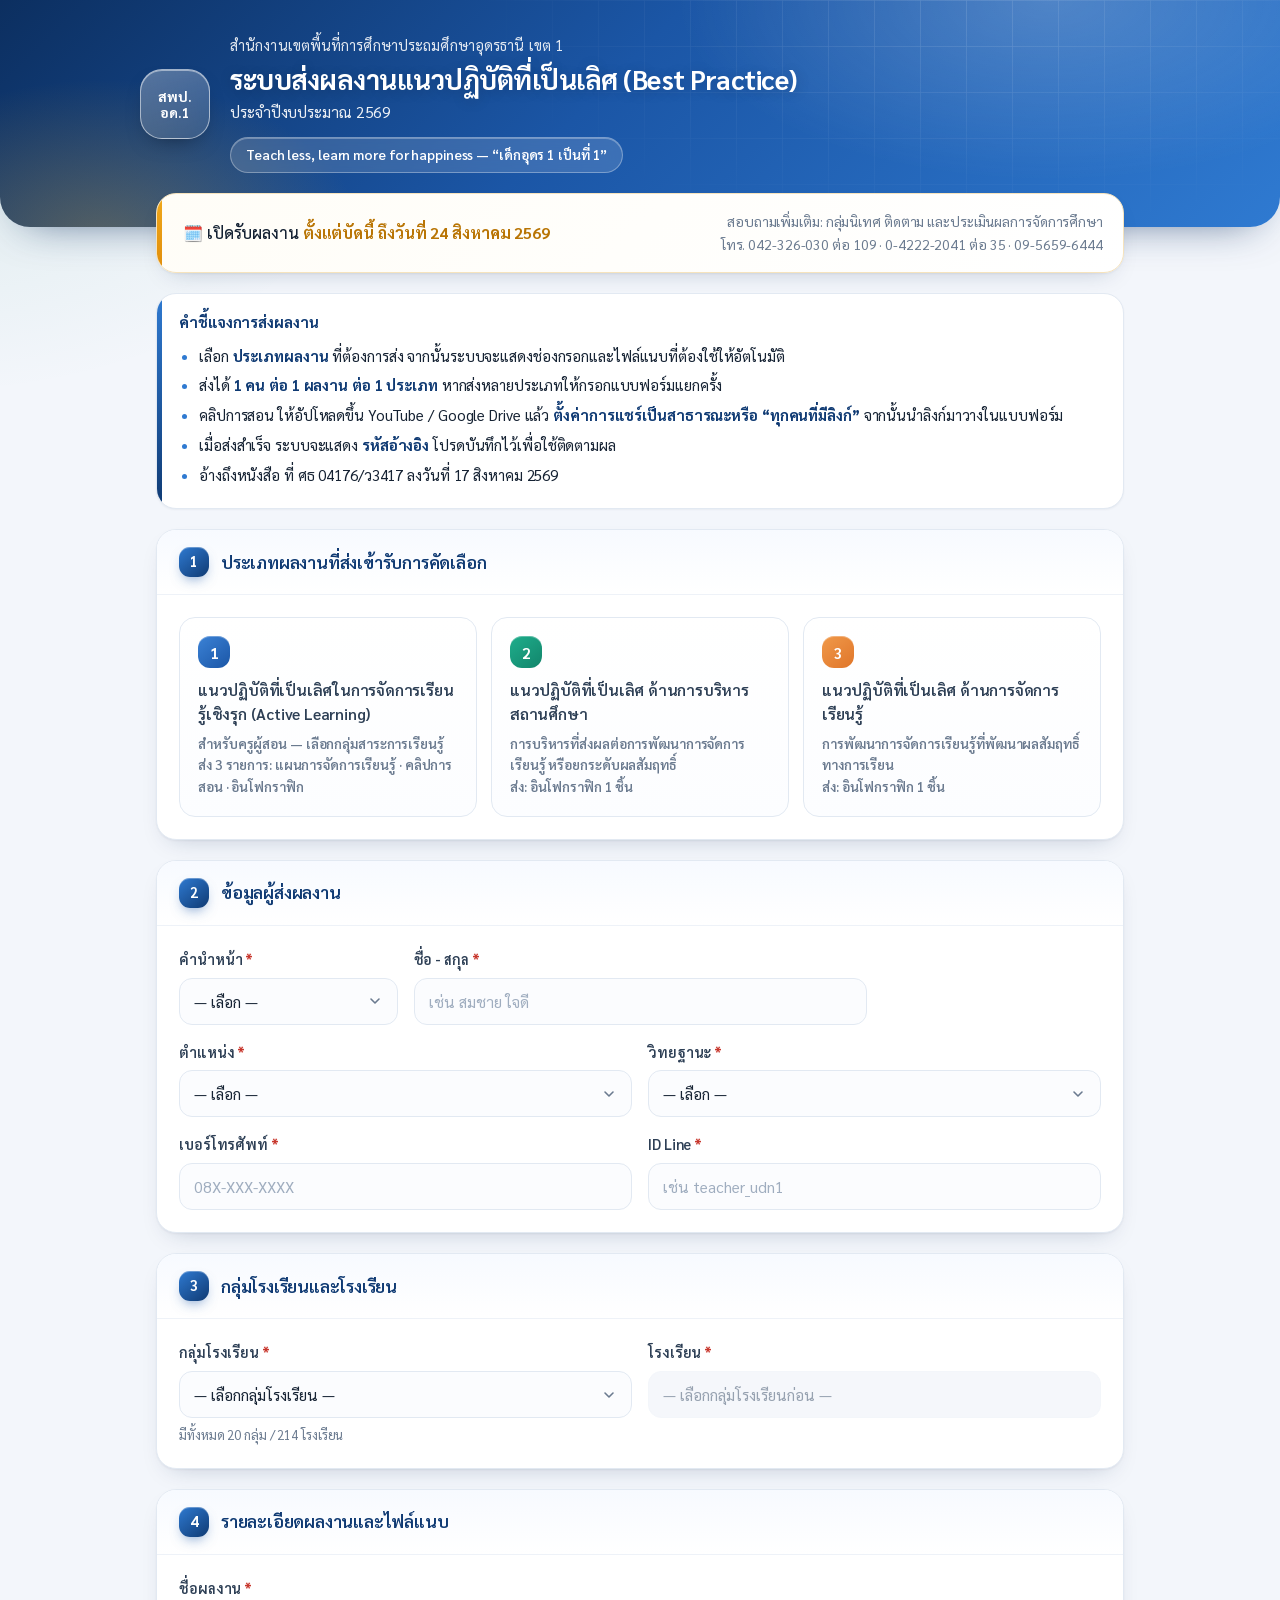
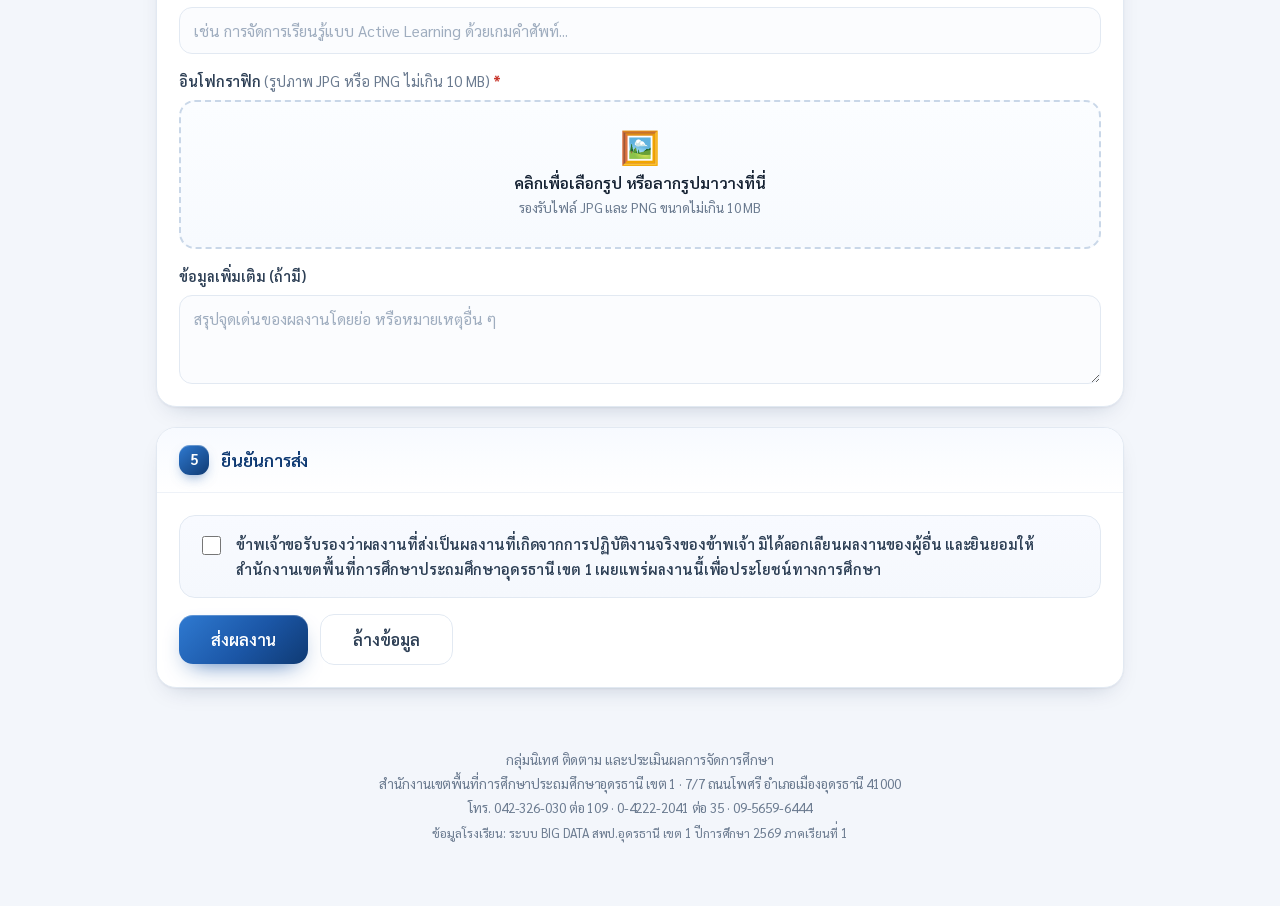
==== commit 548bc9fd: "Refactor CSS styles and variables in index.html Updated CSS variables and styles for improved design" ====
--- a/index.html
+++ b/index.html
@@ -9,153 +9,284 @@
 <link href="https://fonts.googleapis.com/css2?family=Sarabun:wght@300;400;500;600;700&display=swap" rel="stylesheet">
 <style>
 :root{
-  --brand:#1e4d8c; --brand-dk:#143766; --brand-lt:#e8f0fa;
-  --accent:#f5a623; --accent-dk:#d18a10;
-  --g1:#1e4d8c; --g2:#1f8a5f; --g3:#e07b26;
-  --ok:#1f8a5f; --err:#c0392b;
-  --ink:#1c2733; --muted:#6b7a8c; --line:#dde5ee; --bg:#f4f7fb;
-  --r:14px; --shadow:0 2px 10px rgba(20,55,102,.07);
+  --brand:#1b56a6; --brand-2:#2f7ad1; --brand-dk:#0f3a73; --brand-lt:#eaf2fd;
+  --accent:#f0a91c; --accent-dk:#b97505;
+  --g1:#1b56a6; --g2:#12856b; --g3:#e0762a;
+  --ok:#12856b; --err:#c8372d;
+  --ink:#152233; --ink-2:#2d3f55; --muted:#6a7a8f; --line:#e2e9f2; --line-2:#eef2f8;
+  --bg:#f3f6fb; --card:#ffffff;
+  --r:20px; --r-sm:13px;
+  --sh-1:0 1px 2px rgba(15,40,80,.05);
+  --sh-2:0 1px 2px rgba(15,40,80,.05), 0 10px 26px -14px rgba(15,40,80,.28);
+  --sh-3:0 2px 6px rgba(15,40,80,.06), 0 22px 44px -22px rgba(15,40,80,.38);
+  --ring:0 0 0 4px rgba(27,86,166,.14);
 }
 *{box-sizing:border-box}
-body{margin:0;font-family:'Sarabun',system-ui,sans-serif;background:var(--bg);color:var(--ink);line-height:1.6;font-size:16px}
-a{color:var(--brand)}
+html{-webkit-text-size-adjust:100%}
+body{
+  margin:0;font-family:'Sarabun',system-ui,-apple-system,sans-serif;color:var(--ink);
+  line-height:1.65;font-size:16px;letter-spacing:-.1px;
+  background:
+    radial-gradient(900px 520px at 88% -8%, rgba(47,122,209,.13), transparent 62%),
+    radial-gradient(760px 480px at -6% 12%, rgba(18,133,107,.10), transparent 60%),
+    var(--bg);
+  background-attachment:fixed;
+}
+a{color:var(--brand);text-underline-offset:3px}
+::selection{background:rgba(27,86,166,.16)}
 
 /* ---------- Header ---------- */
-.topbar{background:linear-gradient(135deg,var(--brand-dk),var(--brand) 55%,#2a6bb5);color:#fff;padding:26px 20px 30px}
-.topbar .wrap{max-width:960px;margin:0 auto;display:flex;gap:18px;align-items:center;flex-wrap:wrap}
-.crest{width:62px;height:62px;border-radius:50%;background:rgba(255,255,255,.15);border:2px solid rgba(255,255,255,.5);
-  display:flex;align-items:center;justify-content:center;font-weight:700;font-size:13px;text-align:center;line-height:1.15;flex:none}
-.topbar .org{font-size:15px;opacity:.9;margin:0}
-.topbar h1{margin:2px 0 0;font-size:24px;font-weight:700;letter-spacing:-.2px}
-.topbar .yr{margin:2px 0 0;font-size:16px;opacity:.95}
-.slogan{display:inline-block;margin-top:9px;background:var(--accent);color:#3d2a00;font-weight:600;
-  font-size:13.5px;padding:3px 13px;border-radius:999px}
+.topbar{
+  position:relative;overflow:hidden;color:#fff;padding:34px 20px 54px;
+  background:linear-gradient(135deg,#0c2f60 0%,var(--brand) 46%,#2f7ad1 100%);
+  border-radius:0 0 30px 30px;box-shadow:0 18px 44px -26px rgba(12,47,96,.75);
+}
+.topbar::before{
+  content:"";position:absolute;inset:0;pointer-events:none;
+  background:
+    radial-gradient(620px 300px at 82% 0%, rgba(255,255,255,.20), transparent 60%),
+    radial-gradient(420px 260px at 8% 106%, rgba(240,169,28,.30), transparent 62%);
+}
+.topbar::after{
+  content:"";position:absolute;inset:0;pointer-events:none;opacity:.16;
+  background-image:linear-gradient(rgba(255,255,255,.7) 1px,transparent 1px),
+                   linear-gradient(90deg,rgba(255,255,255,.7) 1px,transparent 1px);
+  background-size:46px 46px;
+  -webkit-mask-image:radial-gradient(700px 320px at 76% 6%, #000, transparent 72%);
+          mask-image:radial-gradient(700px 320px at 76% 6%, #000, transparent 72%);
+}
+.topbar .wrap{position:relative;z-index:1;max-width:1000px;margin:0 auto;display:flex;gap:20px;align-items:center;flex-wrap:wrap}
+.crest{
+  width:70px;height:70px;border-radius:22px;flex:none;
+  background:linear-gradient(160deg,rgba(255,255,255,.30),rgba(255,255,255,.10));
+  border:1px solid rgba(255,255,255,.55);backdrop-filter:blur(6px);
+  display:flex;align-items:center;justify-content:center;
+  font-weight:700;font-size:14px;text-align:center;line-height:1.15;
+  box-shadow:inset 0 1px 0 rgba(255,255,255,.45), 0 10px 22px -12px rgba(0,0,0,.5);
+}
+.topbar .org{font-size:14.5px;opacity:.88;margin:0;font-weight:400;letter-spacing:.1px}
+.topbar h1{margin:4px 0 0;font-size:27px;font-weight:700;line-height:1.28;letter-spacing:-.5px;text-shadow:0 2px 14px rgba(0,0,0,.18)}
+.topbar .yr{margin:3px 0 0;font-size:15.5px;opacity:.92}
+.slogan{
+  display:inline-block;margin-top:12px;font-weight:600;font-size:13.5px;padding:6px 15px;border-radius:999px;
+  color:#fff;background:rgba(255,255,255,.14);border:1px solid rgba(255,255,255,.32);
+  backdrop-filter:blur(6px);box-shadow:inset 0 1px 0 rgba(255,255,255,.28)
+}
 
 /* ---------- Layout ---------- */
-.page{max-width:960px;margin:-14px auto 60px;padding:0 16px}
-.card{background:#fff;border:1px solid var(--line);border-radius:var(--r);box-shadow:var(--shadow);margin-bottom:18px;overflow:hidden}
-.card > h2{margin:0;padding:15px 20px;font-size:17px;font-weight:600;background:var(--brand-lt);
-  color:var(--brand-dk);border-bottom:1px solid var(--line);display:flex;align-items:center;gap:10px}
-.card > h2 .n{width:26px;height:26px;border-radius:50%;background:var(--brand);color:#fff;font-size:14px;
-  display:flex;align-items:center;justify-content:center;flex:none}
-.card .body{padding:20px}
-
-.deadline{display:flex;gap:14px;align-items:center;flex-wrap:wrap;background:#fff;border:1px solid var(--line);
-  border-left:6px solid var(--accent);border-radius:var(--r);padding:14px 18px;margin-bottom:18px;box-shadow:var(--shadow)}
-.deadline .dl{font-size:15.5px}
-.deadline b{color:var(--accent-dk)}
-.deadline .ph{margin-left:auto;font-size:14.5px;color:var(--muted);text-align:right}
-
-.notice{background:#fffaf0;border:1px solid #f2d9a8;border-radius:var(--r);padding:14px 18px;margin-bottom:18px;font-size:15px}
-.notice b{color:var(--accent-dk)}
-.notice ul{margin:8px 0 0;padding-left:20px}
-.notice li{margin-bottom:3px}
+.page{max-width:1000px;margin:-34px auto 60px;padding:0 16px;position:relative;z-index:2}
+.card{
+  background:var(--card);border:1px solid var(--line);border-radius:var(--r);
+  box-shadow:var(--sh-2);margin-bottom:20px;overflow:hidden;
+  animation:rise .5s cubic-bezier(.2,.7,.3,1) both;
+}
+.card:nth-of-type(2){animation-delay:.05s}
+.card:nth-of-type(3){animation-delay:.1s}
+.card:nth-of-type(4){animation-delay:.15s}
+@keyframes rise{from{opacity:0;transform:translateY(14px)}to{opacity:1;transform:none}}
+.card > h2{
+  margin:0;padding:17px 22px;font-size:17.5px;font-weight:600;color:var(--brand-dk);
+  background:linear-gradient(180deg,#f7faff,#fff);
+  border-bottom:1px solid var(--line-2);display:flex;align-items:center;gap:12px;letter-spacing:-.2px
+}
+.card > h2 .n{
+  width:30px;height:30px;border-radius:11px;flex:none;font-size:14.5px;font-weight:700;color:#fff;
+  background:linear-gradient(140deg,var(--brand-2),var(--brand-dk));
+  display:flex;align-items:center;justify-content:center;
+  box-shadow:0 6px 14px -6px rgba(27,86,166,.75), inset 0 1px 0 rgba(255,255,255,.3)
+}
+.card .body{padding:22px}
+
+.deadline{
+  display:flex;gap:14px;align-items:center;flex-wrap:wrap;
+  background:linear-gradient(135deg,#fffdf7,#fff);
+  border:1px solid #f6e3bd;border-radius:var(--r);padding:16px 20px;margin-bottom:20px;
+  box-shadow:var(--sh-2);position:relative;overflow:hidden
+}
+.deadline::before{content:"";position:absolute;left:0;top:0;bottom:0;width:5px;background:linear-gradient(180deg,var(--accent),#e08d0c)}
+.deadline .dl{font-size:16px;font-weight:500;padding-left:6px}
+.deadline b{color:var(--accent-dk);font-weight:700}
+.deadline .ph{margin-left:auto;font-size:13.8px;color:var(--muted);text-align:right;line-height:1.65}
+
+.notice{
+  background:var(--card);border:1px solid var(--line);border-radius:var(--r);
+  padding:16px 20px 16px 22px;margin-bottom:20px;font-size:15px;box-shadow:var(--sh-1);position:relative;overflow:hidden
+}
+.notice::before{content:"";position:absolute;left:0;top:0;bottom:0;width:5px;background:linear-gradient(180deg,var(--brand-2),var(--brand-dk))}
+.notice b{color:var(--brand-dk)}
+.notice ul{margin:9px 0 0;padding-left:20px}
+.notice li{margin-bottom:5px}
+.notice li::marker{color:var(--brand-2)}
 
 /* ---------- Type cards ---------- */
-.types{display:grid;grid-template-columns:repeat(auto-fit,minmax(260px,1fr));gap:12px}
+.types{display:grid;grid-template-columns:repeat(auto-fit,minmax(268px,1fr));gap:14px}
 .type{position:relative}
 .type input{position:absolute;opacity:0;width:0;height:0}
-.type span.box{display:block;padding:16px;border:2px solid var(--line);border-radius:12px;cursor:pointer;
-  background:#fff;height:100%;transition:all .15s}
-.type .num{display:inline-flex;width:28px;height:28px;border-radius:50%;color:#fff;font-weight:700;font-size:15px;
-  align-items:center;justify-content:center;margin-bottom:8px}
-.type:nth-child(1) .num{background:var(--g1)} .type:nth-child(2) .num{background:var(--g2)} .type:nth-child(3) .num{background:var(--g3)}
-.type .tt{font-weight:600;font-size:15.5px;display:block;line-height:1.45}
-.type .ds{font-size:13.5px;color:var(--muted);margin-top:7px;display:block;line-height:1.5}
-.type input:checked + span.box{border-color:var(--brand);background:var(--brand-lt);box-shadow:0 0 0 3px rgba(30,77,140,.1)}
-.type:nth-child(2) input:checked + span.box{border-color:var(--g2);background:#eef8f3;box-shadow:0 0 0 3px rgba(31,138,95,.1)}
-.type:nth-child(3) input:checked + span.box{border-color:var(--g3);background:#fdf3ea;box-shadow:0 0 0 3px rgba(224,123,38,.1)}
-.type span.box:hover{border-color:#a9bdd6}
-
-.eligible{display:none;margin-top:14px;background:#f7f9fc;border:1px solid var(--line);border-radius:11px;padding:13px 16px;font-size:14.5px}
-.eligible.on{display:block}
+.type span.box{
+  display:block;padding:18px;border:1.5px solid var(--line);border-radius:16px;cursor:pointer;
+  background:linear-gradient(180deg,#fff,#fcfdff);height:100%;
+  transition:transform .18s cubic-bezier(.2,.7,.3,1),box-shadow .18s,border-color .18s,background .18s
+}
+.type .num{
+  display:inline-flex;width:32px;height:32px;border-radius:12px;color:#fff;font-weight:700;font-size:15.5px;
+  align-items:center;justify-content:center;margin-bottom:10px;box-shadow:inset 0 1px 0 rgba(255,255,255,.3)
+}
+.type:nth-child(1) .num{background:linear-gradient(140deg,#3b82d6,var(--g1))}
+.type:nth-child(2) .num{background:linear-gradient(140deg,#1fae8c,var(--g2))}
+.type:nth-child(3) .num{background:linear-gradient(140deg,#f0994a,var(--g3))}
+.type .tt{font-weight:600;font-size:15.5px;display:block;line-height:1.5;letter-spacing:-.2px}
+.type .ds{font-size:13.5px;color:var(--muted);margin-top:8px;display:block;line-height:1.6}
+.type span.box:hover{border-color:#b9cce6;transform:translateY(-3px);box-shadow:var(--sh-2)}
+.type input:checked + span.box{border-color:var(--brand);background:linear-gradient(180deg,#f3f8ff,#eaf2fd);box-shadow:var(--ring),var(--sh-2)}
+.type:nth-child(2) input:checked + span.box{border-color:var(--g2);background:linear-gradient(180deg,#f0fbf7,#e7f6f1);box-shadow:0 0 0 4px rgba(18,133,107,.14),var(--sh-2)}
+.type:nth-child(3) input:checked + span.box{border-color:var(--g3);background:linear-gradient(180deg,#fff7f0,#fdefe3);box-shadow:0 0 0 4px rgba(224,118,42,.14),var(--sh-2)}
+.type input:focus-visible + span.box{box-shadow:var(--ring)}
+
+.eligible{display:none;margin-top:16px;background:#f7f9fd;border:1px solid var(--line);border-radius:16px;padding:15px 18px;font-size:14.5px}
+.eligible.on{display:block;animation:rise .35s ease both}
 .eligible b{color:var(--brand-dk)}
-.eligible .links{display:flex;gap:8px;flex-wrap:wrap;margin-top:8px}
-.eligible .links a{display:inline-block;background:#fff;border:1px solid var(--line);border-radius:8px;
-  padding:5px 12px;font-size:13.5px;text-decoration:none}
-.eligible .links a:hover{border-color:var(--brand)}
+.eligible .links{display:flex;gap:9px;flex-wrap:wrap;margin-top:11px}
+.eligible .links a{
+  display:inline-block;background:#fff;border:1px solid var(--line);border-radius:999px;
+  padding:7px 15px;font-size:13.5px;text-decoration:none;font-weight:500;
+  transition:border-color .15s,box-shadow .15s,transform .15s
+}
+.eligible .links a:hover{border-color:var(--brand);box-shadow:var(--sh-1);transform:translateY(-1px)}
 
 /* ---------- Form fields ---------- */
-.grid{display:grid;grid-template-columns:repeat(12,1fr);gap:14px}
-.f{display:flex;flex-direction:column;gap:5px}
+.grid{display:grid;grid-template-columns:repeat(12,1fr);gap:16px}
+.f{display:flex;flex-direction:column;gap:6px}
 .c12{grid-column:span 12}.c8{grid-column:span 8}.c6{grid-column:span 6}.c4{grid-column:span 4}.c3{grid-column:span 3}
 @media(max-width:640px){.c8,.c6,.c4,.c3{grid-column:span 12}}
-label{font-size:14.5px;font-weight:500;color:#2c3a49}
+label{font-size:14.5px;font-weight:600;color:var(--ink-2);letter-spacing:-.1px}
 .req::after{content:" *";color:var(--err);font-weight:700}
 input[type=text],input[type=tel],input[type=url],select,textarea{
-  font-family:inherit;font-size:15.5px;padding:10px 12px;border:1px solid var(--line);border-radius:9px;
-  background:#fff;color:var(--ink);width:100%;transition:border-color .15s,box-shadow .15s}
-select{cursor:pointer}
-input:focus,select:focus,textarea:focus{outline:none;border-color:var(--brand);box-shadow:0 0 0 3px rgba(30,77,140,.13)}
-input:disabled,select:disabled{background:#f2f5f9;color:var(--muted);cursor:not-allowed}
+  font-family:inherit;font-size:15.5px;padding:12px 14px;border:1.5px solid var(--line);border-radius:var(--r-sm);
+  background:#fbfcfe;color:var(--ink);width:100%;
+  transition:border-color .15s,box-shadow .15s,background .15s
+}
+textarea{resize:vertical;min-height:88px}
+select{
+  cursor:pointer;appearance:none;-webkit-appearance:none;padding-right:40px;
+  background-image:url("data:image/svg+xml;charset=utf-8,%3Csvg xmlns='http://www.w3.org/2000/svg' width='16' height='16' viewBox='0 0 24 24' fill='none' stroke='%236a7a8f' stroke-width='2.4' stroke-linecap='round' stroke-linejoin='round'%3E%3Cpath d='M6 9l6 6 6-6'/%3E%3C/svg%3E");
+  background-repeat:no-repeat;background-position:right 14px center
+}
+input::placeholder,textarea::placeholder{color:#9fadbf}
+input:hover,select:hover,textarea:hover{border-color:#cddaea}
+input:focus,select:focus,textarea:focus{outline:none;border-color:var(--brand);background:#fff;box-shadow:var(--ring)}
+input:disabled,select:disabled{background:#f1f4f9;color:var(--muted);cursor:not-allowed;border-color:var(--line-2)}
 .hint{font-size:13px;color:var(--muted)}
-.err-msg{font-size:13px;color:var(--err);display:none}
-.f.bad input,.f.bad select,.f.bad .drop{border-color:var(--err)}
+.err-msg{font-size:13px;color:var(--err);display:none;font-weight:500}
+.f.bad input,.f.bad select,.f.bad .drop{border-color:var(--err);background:#fffafa}
 .f.bad .err-msg{display:block}
 
 /* ---------- Subject radio cards ---------- */
-.subs{display:grid;grid-template-columns:repeat(auto-fill,minmax(240px,1fr));gap:10px}
+.subs{display:grid;grid-template-columns:repeat(auto-fill,minmax(244px,1fr));gap:11px}
 .sub{position:relative}
 .sub input{position:absolute;opacity:0;width:0;height:0}
-.sub span{display:flex;align-items:center;gap:10px;padding:12px 14px;border:1.5px solid var(--line);
-  border-radius:11px;cursor:pointer;font-size:15px;transition:all .15s;background:#fff;height:100%}
-.sub span .dot{width:18px;height:18px;border-radius:50%;border:2px solid #c3cfdd;flex:none;transition:all .15s}
-.sub input:checked + span{border-color:var(--brand);background:var(--brand-lt);font-weight:600;color:var(--brand-dk)}
-.sub input:checked + span .dot{border-color:var(--brand);background:var(--brand);box-shadow:inset 0 0 0 3px #fff}
-.sub span:hover{border-color:#a9bdd6}
+.sub span{
+  display:flex;align-items:center;gap:11px;padding:13px 15px;border:1.5px solid var(--line);
+  border-radius:14px;cursor:pointer;font-size:15px;background:#fff;height:100%;
+  transition:transform .16s cubic-bezier(.2,.7,.3,1),border-color .16s,box-shadow .16s,background .16s
+}
+.sub span .dot{width:19px;height:19px;border-radius:50%;border:2px solid #c6d3e3;flex:none;transition:all .16s}
+.sub span:hover{border-color:#b9cce6;transform:translateY(-2px);box-shadow:var(--sh-1)}
+.sub input:checked + span{border-color:var(--brand);background:linear-gradient(180deg,#f3f8ff,#eaf2fd);font-weight:600;color:var(--brand-dk);box-shadow:var(--sh-1)}
+.sub input:checked + span .dot{border-color:var(--brand);background:var(--brand);box-shadow:inset 0 0 0 4px #fff}
+.sub input:focus-visible + span{box-shadow:var(--ring)}
 
 /* ---------- File drop ---------- */
-.drop{border:2px dashed #c3cfdd;border-radius:12px;padding:24px 18px;text-align:center;cursor:pointer;
-  background:#fbfdff;transition:all .15s}
-.drop:hover,.drop.over{border-color:var(--brand);background:var(--brand-lt)}
-.drop .ico{font-size:28px;line-height:1}
-.drop .t{font-weight:600;margin-top:6px}
-.drop .s{font-size:13.5px;color:var(--muted)}
-.filebox{display:none;align-items:center;gap:12px;padding:12px 14px;border:1px solid #b9e0cc;
-  background:#f0faf5;border-radius:11px}
-.filebox.on{display:flex}
-.filebox .fi{font-size:24px}
-.filebox img.thumb{width:46px;height:46px;object-fit:cover;border-radius:7px;border:1px solid var(--line)}
-.filebox .fn{flex:1;min-width:0;font-size:14.5px;font-weight:500;overflow:hidden;text-overflow:ellipsis;white-space:nowrap}
+.drop{
+  border:2px dashed #c9d7e8;border-radius:16px;padding:28px 18px;text-align:center;cursor:pointer;
+  background:linear-gradient(180deg,#fbfdff,#f7fafe);
+  transition:border-color .18s,background .18s,transform .18s
+}
+.drop:hover,.drop.over{border-color:var(--brand);background:var(--brand-lt);transform:translateY(-2px)}
+.drop .ico{font-size:32px;line-height:1}
+.drop .t{font-weight:600;margin-top:8px;font-size:15.5px}
+.drop .s{font-size:13.5px;color:var(--muted);margin-top:2px}
+.filebox{
+  display:none;align-items:center;gap:13px;padding:13px 15px;border:1.5px solid #bfe6d3;
+  background:linear-gradient(180deg,#f4fbf7,#eefaf4);border-radius:14px;box-shadow:var(--sh-1)
+}
+.filebox.on{display:flex;animation:rise .3s ease both}
+.filebox .fi{font-size:25px}
+.filebox img.thumb{width:48px;height:48px;object-fit:cover;border-radius:10px;border:1px solid var(--line)}
+.filebox .fn{flex:1;min-width:0;font-size:14.5px;font-weight:600;overflow:hidden;text-overflow:ellipsis;white-space:nowrap}
 .filebox .fs{font-size:13px;color:var(--muted)}
-.filebox button{border:1px solid var(--line);background:#fff;border-radius:8px;padding:6px 12px;
-  cursor:pointer;font-family:inherit;font-size:13.5px;color:var(--err)}
+.filebox button{
+  border:1.5px solid #f0cfcb;background:#fff;border-radius:10px;padding:7px 13px;
+  cursor:pointer;font-family:inherit;font-size:13.5px;font-weight:600;color:var(--err);transition:all .15s
+}
+.filebox button:hover{background:#fdeceb;border-color:#e2a9a3}
 
 /* ---------- Consent + submit ---------- */
-.consent{display:flex;gap:11px;align-items:flex-start;font-size:14.5px;padding:14px;background:#f7f9fc;
-  border:1px solid var(--line);border-radius:11px}
-.consent input{margin-top:4px;width:17px;height:17px;flex:none;accent-color:var(--brand)}
-.actions{display:flex;gap:12px;align-items:center;flex-wrap:wrap;margin-top:6px}
-.btn{font-family:inherit;font-size:16px;font-weight:600;padding:13px 30px;border-radius:11px;border:none;
-  cursor:pointer;transition:all .15s}
-.btn-main{background:var(--brand);color:#fff;box-shadow:0 3px 10px rgba(30,77,140,.28)}
-.btn-main:hover:not(:disabled){background:var(--brand-dk)}
-.btn-main:disabled{opacity:.6;cursor:not-allowed}
-.btn-ghost{background:#fff;border:1px solid var(--line);color:var(--muted)}
-.spin{width:16px;height:16px;border:2.5px solid rgba(255,255,255,.35);border-top-color:#fff;border-radius:50%;
-  display:inline-block;vertical-align:-3px;margin-right:8px;animation:sp .7s linear infinite}
+.consent{
+  display:flex;gap:12px;align-items:flex-start;font-size:14.7px;padding:16px 18px;
+  background:linear-gradient(180deg,#f8faff,#f5f8fd);border:1px solid var(--line);border-radius:16px
+}
+.consent input{margin-top:4px;width:19px;height:19px;flex:none;accent-color:var(--brand);cursor:pointer}
+.actions{display:flex;gap:12px;align-items:center;flex-wrap:wrap;margin-top:16px}
+.btn{
+  font-family:inherit;font-size:16px;font-weight:600;padding:14px 32px;border-radius:14px;border:none;
+  cursor:pointer;letter-spacing:-.1px;
+  transition:transform .16s cubic-bezier(.2,.7,.3,1),box-shadow .16s,filter .16s
+}
+.btn-main{
+  color:#fff;background:linear-gradient(135deg,var(--brand-2),var(--brand) 55%,var(--brand-dk));
+  box-shadow:0 10px 24px -12px rgba(27,86,166,.95), inset 0 1px 0 rgba(255,255,255,.24)
+}
+.btn-main:hover:not(:disabled){transform:translateY(-2px);box-shadow:0 16px 30px -14px rgba(27,86,166,1), inset 0 1px 0 rgba(255,255,255,.24);filter:saturate(1.06)}
+.btn-main:active:not(:disabled){transform:translateY(0)}
+.btn-main:disabled{opacity:.55;cursor:not-allowed;box-shadow:none}
+.btn-ghost{background:#fff;border:1.5px solid var(--line);color:var(--ink-2)}
+.btn-ghost:hover{border-color:#c2d2e6;transform:translateY(-1px);box-shadow:var(--sh-1)}
+.btn:focus-visible{outline:none;box-shadow:var(--ring)}
+.spin{
+  width:16px;height:16px;border:2.5px solid rgba(255,255,255,.35);border-top-color:#fff;border-radius:50%;
+  display:inline-block;vertical-align:-3px;margin-right:9px;animation:sp .7s linear infinite
+}
 @keyframes sp{to{transform:rotate(360deg)}}
 
 /* ---------- Progress / result ---------- */
-.bar{height:7px;background:#e6edf6;border-radius:99px;overflow:hidden;margin-top:14px;display:none}
+.bar{height:8px;background:#e7edf7;border-radius:99px;overflow:hidden;margin-top:16px;display:none}
 .bar.on{display:block}
-.bar i{display:block;height:100%;width:0;background:linear-gradient(90deg,var(--brand),#3b82d6);transition:width .3s}
-.result{display:none;text-align:center;padding:40px 24px}
-.result.on{display:block}
-.result .ico{font-size:56px}
-.result h3{margin:12px 0 6px;font-size:22px}
-.result .ref{display:inline-block;margin-top:8px;background:var(--brand-lt);border:1px dashed var(--brand);
-  color:var(--brand-dk);padding:8px 18px;border-radius:9px;font-weight:700;letter-spacing:.5px}
-.result p{color:var(--muted);margin:10px auto 0;max-width:540px}
-.alert{display:none;margin-top:14px;padding:12px 16px;border-radius:10px;font-size:15px}
-.alert.on{display:block}
-.alert.e{background:#fdecea;border:1px solid #f3b7b1;color:#8e2b21}
-
-.foot{text-align:center;font-size:13.5px;color:var(--muted);padding:0 16px 40px;line-height:1.75}
-.setup{background:#fff4f4;border:1px solid #f0c2c2;color:#8e2b21;border-radius:var(--r);padding:14px 18px;
-  margin-bottom:18px;font-size:14.5px;display:none}
+.bar i{display:block;height:100%;width:0;border-radius:99px;background:linear-gradient(90deg,var(--brand),#4b96e8);transition:width .3s;box-shadow:0 0 12px rgba(47,122,209,.6)}
+.result{display:none;text-align:center;padding:48px 24px}
+.result.on{display:block;animation:rise .45s ease both}
+.result .ico{font-size:60px;line-height:1}
+.result h3{margin:14px 0 6px;font-size:23px;font-weight:700;letter-spacing:-.3px}
+.result .ref{
+  display:inline-block;margin-top:12px;background:linear-gradient(180deg,#f3f8ff,var(--brand-lt));
+  border:1.5px dashed var(--brand);color:var(--brand-dk);padding:11px 24px;border-radius:14px;
+  font-weight:700;letter-spacing:1px;font-size:18px
+}
+.result p{color:var(--muted);margin:12px auto 0;max-width:560px}
+.alert{display:none;margin-top:16px;padding:14px 18px;border-radius:14px;font-size:15px;font-weight:500}
+.alert.on{display:block;animation:rise .3s ease both}
+.alert.e{background:#fdeeec;border:1px solid #f2bcb5;color:#8e2b21}
+
+.foot{text-align:center;font-size:13.5px;color:var(--muted);padding:0 16px 48px;line-height:1.8}
+.setup{
+  background:#fff5f4;border:1px solid #f2c6c1;color:#8e2b21;border-radius:var(--r);padding:16px 20px;
+  margin-bottom:20px;font-size:14.5px;display:none;box-shadow:var(--sh-1)
+}
 .setup.on{display:block}
 .hidden{display:none !important}
+
+@media(max-width:640px){
+  body{font-size:15.5px}
+  .topbar{padding:26px 18px 46px;border-radius:0 0 24px 24px}
+  .topbar h1{font-size:21.5px}
+  .crest{width:60px;height:60px;border-radius:18px;font-size:13px}
+  .card .body{padding:18px}
+  .card > h2{padding:15px 18px;font-size:16.5px}
+  .deadline .ph{margin-left:0;text-align:left}
+  .btn{width:100%;justify-content:center}
+}
+@media (prefers-reduced-motion:reduce){
+  *{animation-duration:.01ms !important;animation-iteration-count:1 !important;transition-duration:.01ms !important}
+}
 </style>
 </head>
 <body>
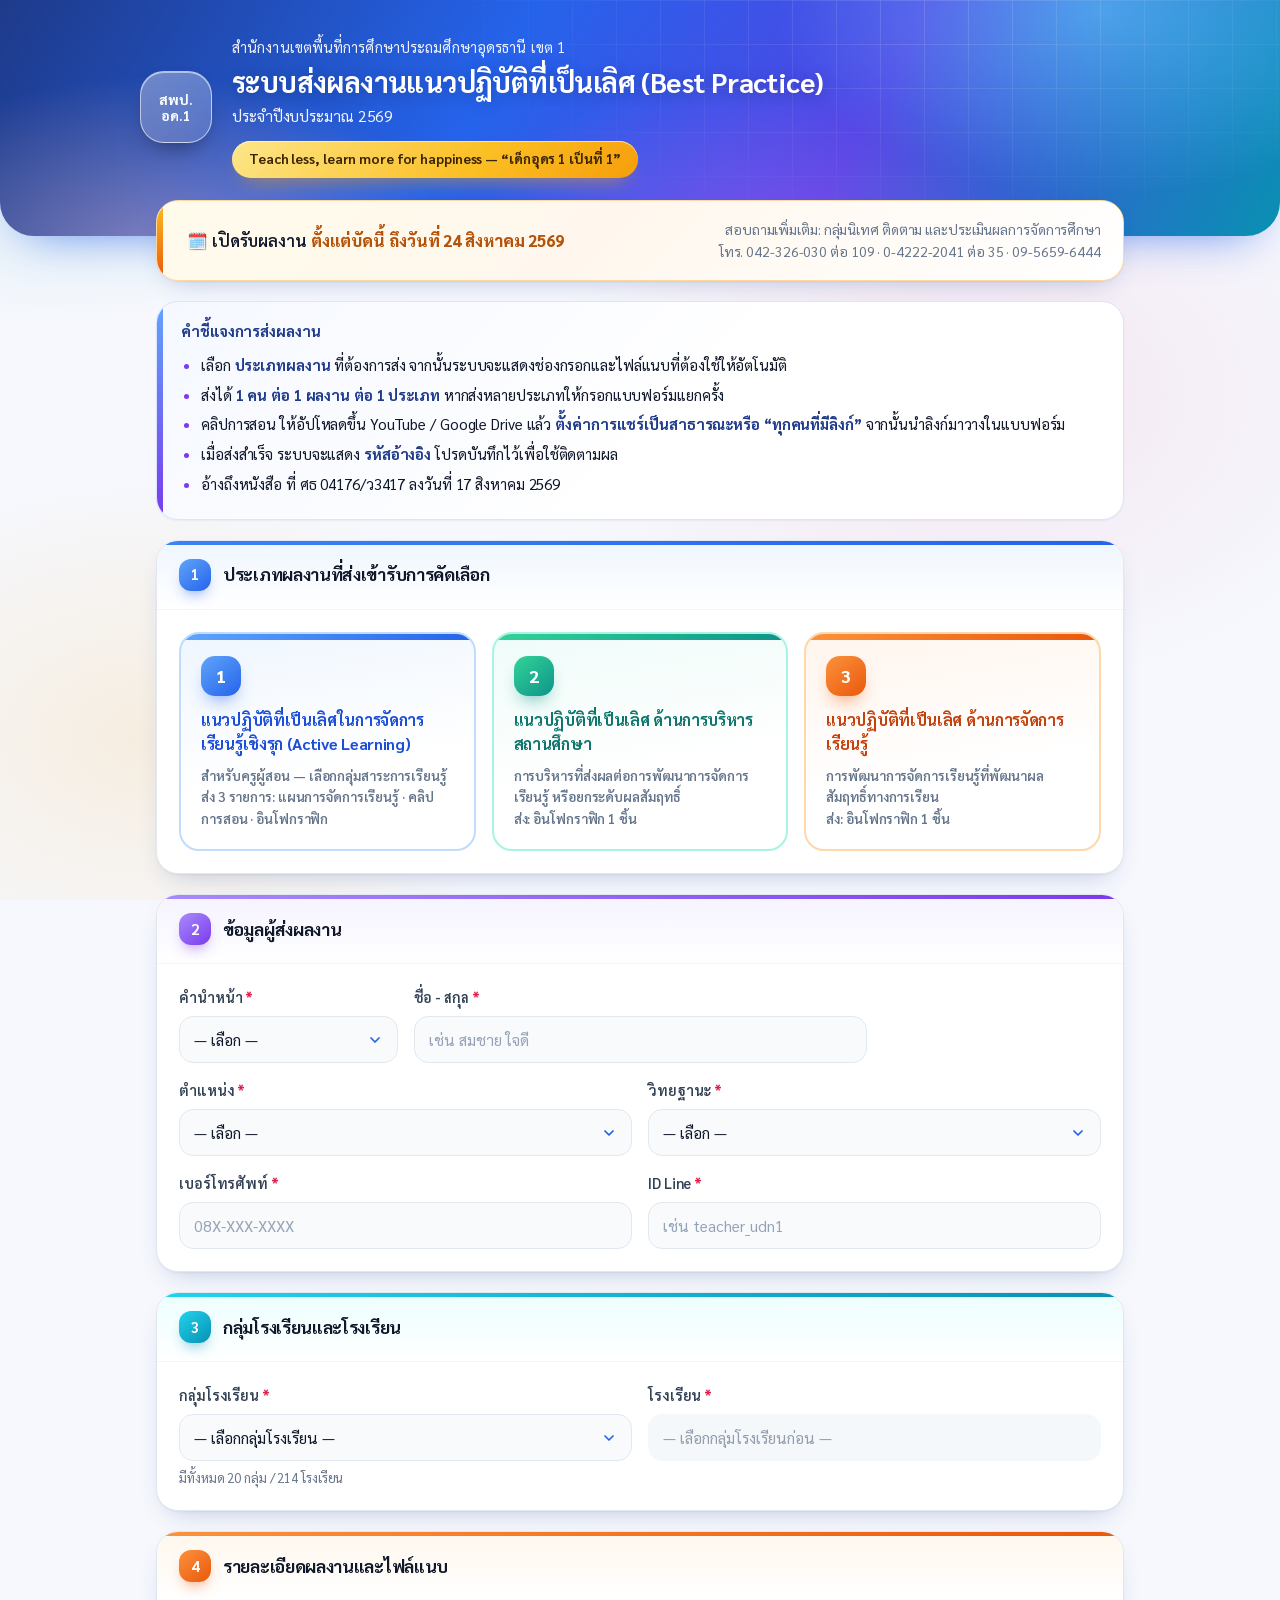
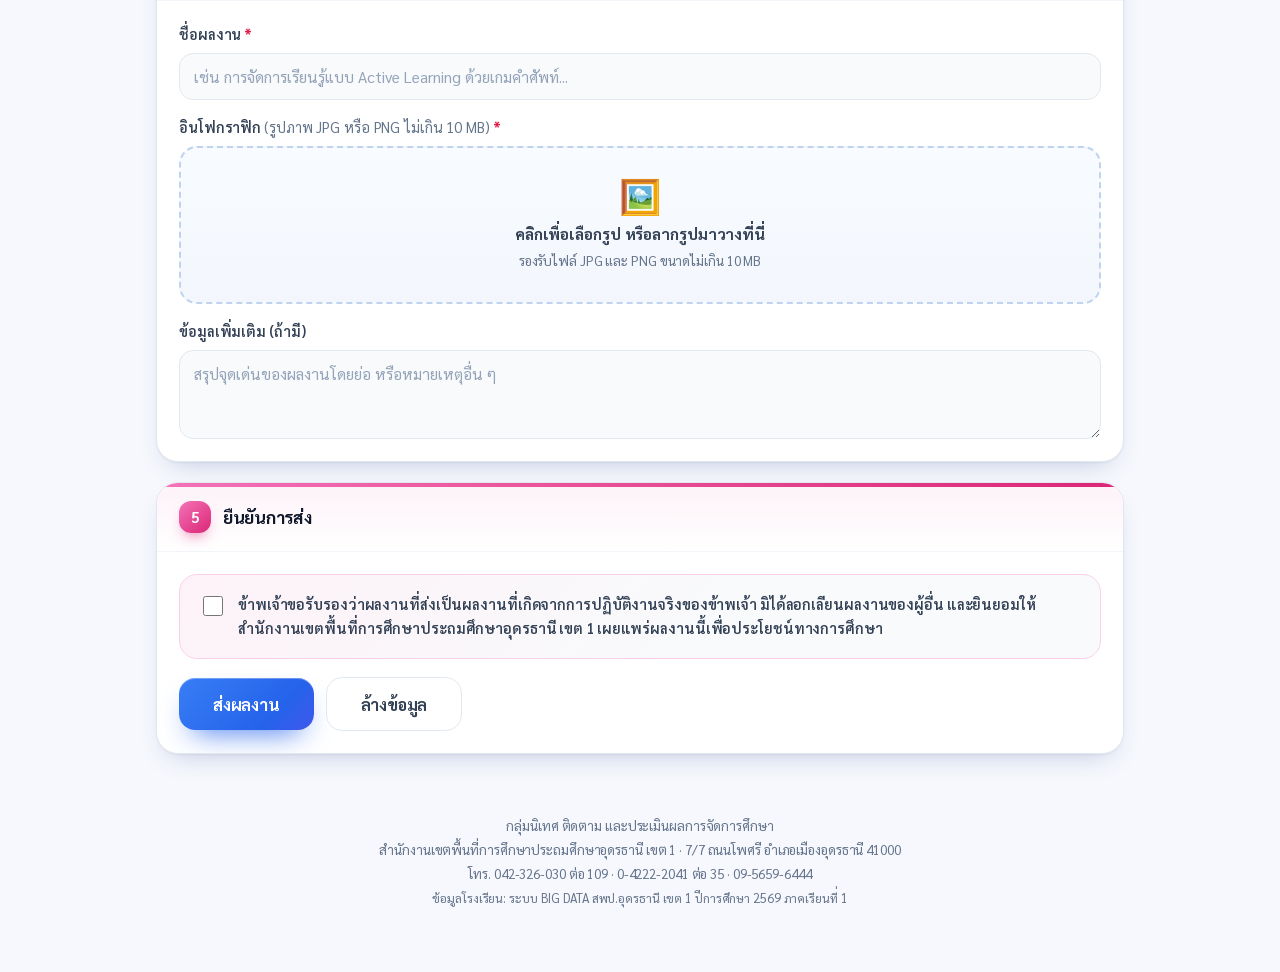
==== commit 2dde1ad3: "Refactor styles in index.html for design improvements Updated CSS variables and styles for improved " ====
--- a/index.html
+++ b/index.html
@@ -9,17 +9,20 @@
 <link href="https://fonts.googleapis.com/css2?family=Sarabun:wght@300;400;500;600;700&display=swap" rel="stylesheet">
 <style>
 :root{
-  --brand:#1b56a6; --brand-2:#2f7ad1; --brand-dk:#0f3a73; --brand-lt:#eaf2fd;
-  --accent:#f0a91c; --accent-dk:#b97505;
-  --g1:#1b56a6; --g2:#12856b; --g3:#e0762a;
-  --ok:#12856b; --err:#c8372d;
-  --ink:#152233; --ink-2:#2d3f55; --muted:#6a7a8f; --line:#e2e9f2; --line-2:#eef2f8;
-  --bg:#f3f6fb; --card:#ffffff;
-  --r:20px; --r-sm:13px;
-  --sh-1:0 1px 2px rgba(15,40,80,.05);
-  --sh-2:0 1px 2px rgba(15,40,80,.05), 0 10px 26px -14px rgba(15,40,80,.28);
-  --sh-3:0 2px 6px rgba(15,40,80,.06), 0 22px 44px -22px rgba(15,40,80,.38);
-  --ring:0 0 0 4px rgba(27,86,166,.14);
+  --brand:#1d4ed8; --brand-2:#3b82f6; --brand-dk:#1e3a8a; --brand-lt:#eff6ff;
+  --c1:#2563eb; --c1-d:#1d4ed8; --c1-l:#eff6ff; --c1-b:#bfdbfe;
+  --c2:#0d9488; --c2-d:#0f766e; --c2-l:#effcf9; --c2-b:#a7f3e4;
+  --c3:#ea580c; --c3-d:#c2410c; --c3-l:#fff5ed; --c3-b:#fed7aa;
+  --c4:#7c3aed; --c5:#db2777; --c6:#0891b2;
+  --accent:#f59e0b; --accent-dk:#b45309;
+  --ok:#0d9488; --err:#e11d48;
+  --ink:#0f172a; --ink-2:#334155; --muted:#64748b; --line:#e2e8f0; --line-2:#f1f5f9;
+  --bg:#f6f8fd; --card:#ffffff;
+  --r:22px; --r-sm:14px;
+  --sh-1:0 1px 2px rgba(15,23,42,.05);
+  --sh-2:0 1px 2px rgba(15,23,42,.05), 0 12px 28px -14px rgba(30,58,138,.30);
+  --sh-3:0 2px 6px rgba(15,23,42,.06), 0 26px 50px -24px rgba(30,58,138,.42);
+  --ring:0 0 0 4px rgba(37,99,235,.16);
 }
 *{box-sizing:border-box}
 html{-webkit-text-size-adjust:100%}
@@ -27,54 +30,58 @@
   margin:0;font-family:'Sarabun',system-ui,-apple-system,sans-serif;color:var(--ink);
   line-height:1.65;font-size:16px;letter-spacing:-.1px;
   background:
-    radial-gradient(900px 520px at 88% -8%, rgba(47,122,209,.13), transparent 62%),
-    radial-gradient(760px 480px at -6% 12%, rgba(18,133,107,.10), transparent 60%),
+    radial-gradient(760px 460px at 92% -6%, rgba(124,58,237,.16), transparent 62%),
+    radial-gradient(680px 420px at 4% 8%, rgba(8,145,178,.16), transparent 60%),
+    radial-gradient(700px 480px at 76% 44%, rgba(219,39,119,.09), transparent 62%),
+    radial-gradient(620px 420px at 12% 82%, rgba(245,158,11,.12), transparent 62%),
     var(--bg);
   background-attachment:fixed;
 }
-a{color:var(--brand);text-underline-offset:3px}
-::selection{background:rgba(27,86,166,.16)}
+a{color:var(--c1);text-underline-offset:3px}
+::selection{background:rgba(59,130,246,.22)}
 
 /* ---------- Header ---------- */
 .topbar{
-  position:relative;overflow:hidden;color:#fff;padding:34px 20px 54px;
-  background:linear-gradient(135deg,#0c2f60 0%,var(--brand) 46%,#2f7ad1 100%);
-  border-radius:0 0 30px 30px;box-shadow:0 18px 44px -26px rgba(12,47,96,.75);
+  position:relative;overflow:hidden;color:#fff;padding:36px 20px 58px;
+  background:linear-gradient(120deg,#1e3a8a 0%,#2563eb 38%,#4f46e5 66%,#0891b2 100%);
+  border-radius:0 0 34px 34px;box-shadow:0 20px 48px -26px rgba(37,99,235,.8);
 }
 .topbar::before{
   content:"";position:absolute;inset:0;pointer-events:none;
   background:
-    radial-gradient(620px 300px at 82% 0%, rgba(255,255,255,.20), transparent 60%),
-    radial-gradient(420px 260px at 8% 106%, rgba(240,169,28,.30), transparent 62%);
+    radial-gradient(520px 300px at 86% 4%, rgba(56,189,248,.55), transparent 62%),
+    radial-gradient(460px 280px at 12% 108%, rgba(245,158,11,.45), transparent 64%),
+    radial-gradient(420px 300px at 58% 116%, rgba(219,39,119,.35), transparent 66%);
+  mix-blend-mode:screen
 }
 .topbar::after{
-  content:"";position:absolute;inset:0;pointer-events:none;opacity:.16;
-  background-image:linear-gradient(rgba(255,255,255,.7) 1px,transparent 1px),
-                   linear-gradient(90deg,rgba(255,255,255,.7) 1px,transparent 1px);
-  background-size:46px 46px;
-  -webkit-mask-image:radial-gradient(700px 320px at 76% 6%, #000, transparent 72%);
-          mask-image:radial-gradient(700px 320px at 76% 6%, #000, transparent 72%);
+  content:"";position:absolute;inset:0;pointer-events:none;opacity:.18;
+  background-image:linear-gradient(rgba(255,255,255,.75) 1px,transparent 1px),
+                   linear-gradient(90deg,rgba(255,255,255,.75) 1px,transparent 1px);
+  background-size:44px 44px;
+  -webkit-mask-image:radial-gradient(720px 340px at 74% 4%, #000, transparent 72%);
+          mask-image:radial-gradient(720px 340px at 74% 4%, #000, transparent 72%);
 }
 .topbar .wrap{position:relative;z-index:1;max-width:1000px;margin:0 auto;display:flex;gap:20px;align-items:center;flex-wrap:wrap}
 .crest{
-  width:70px;height:70px;border-radius:22px;flex:none;
-  background:linear-gradient(160deg,rgba(255,255,255,.30),rgba(255,255,255,.10));
-  border:1px solid rgba(255,255,255,.55);backdrop-filter:blur(6px);
+  width:72px;height:72px;border-radius:24px;flex:none;
+  background:linear-gradient(160deg,rgba(255,255,255,.36),rgba(255,255,255,.12));
+  border:1px solid rgba(255,255,255,.6);backdrop-filter:blur(7px);
   display:flex;align-items:center;justify-content:center;
   font-weight:700;font-size:14px;text-align:center;line-height:1.15;
-  box-shadow:inset 0 1px 0 rgba(255,255,255,.45), 0 10px 22px -12px rgba(0,0,0,.5);
-}
-.topbar .org{font-size:14.5px;opacity:.88;margin:0;font-weight:400;letter-spacing:.1px}
-.topbar h1{margin:4px 0 0;font-size:27px;font-weight:700;line-height:1.28;letter-spacing:-.5px;text-shadow:0 2px 14px rgba(0,0,0,.18)}
-.topbar .yr{margin:3px 0 0;font-size:15.5px;opacity:.92}
+  box-shadow:inset 0 1px 0 rgba(255,255,255,.5), 0 12px 24px -12px rgba(0,0,0,.55);
+}
+.topbar .org{font-size:14.5px;opacity:.92;margin:0;font-weight:400;letter-spacing:.1px}
+.topbar h1{margin:4px 0 0;font-size:28px;font-weight:700;line-height:1.28;letter-spacing:-.6px;text-shadow:0 2px 16px rgba(0,0,0,.22)}
+.topbar .yr{margin:3px 0 0;font-size:15.5px;opacity:.94}
 .slogan{
-  display:inline-block;margin-top:12px;font-weight:600;font-size:13.5px;padding:6px 15px;border-radius:999px;
-  color:#fff;background:rgba(255,255,255,.14);border:1px solid rgba(255,255,255,.32);
-  backdrop-filter:blur(6px);box-shadow:inset 0 1px 0 rgba(255,255,255,.28)
+  display:inline-block;margin-top:13px;font-weight:700;font-size:13.5px;padding:7px 17px;border-radius:999px;
+  color:#3b2400;background:linear-gradient(135deg,#fde68a,#fbbf24 60%,#f59e0b);
+  box-shadow:0 10px 22px -12px rgba(245,158,11,.95), inset 0 1px 0 rgba(255,255,255,.6)
 }
 
 /* ---------- Layout ---------- */
-.page{max-width:1000px;margin:-34px auto 60px;padding:0 16px;position:relative;z-index:2}
+.page{max-width:1000px;margin:-36px auto 60px;padding:0 16px;position:relative;z-index:2}
 .card{
   background:var(--card);border:1px solid var(--line);border-radius:var(--r);
   box-shadow:var(--sh-2);margin-bottom:20px;overflow:hidden;
@@ -83,75 +90,115 @@
 .card:nth-of-type(2){animation-delay:.05s}
 .card:nth-of-type(3){animation-delay:.1s}
 .card:nth-of-type(4){animation-delay:.15s}
-@keyframes rise{from{opacity:0;transform:translateY(14px)}to{opacity:1;transform:none}}
+@keyframes rise{from{opacity:0;transform:translateY(16px)}to{opacity:1;transform:none}}
 .card > h2{
-  margin:0;padding:17px 22px;font-size:17.5px;font-weight:600;color:var(--brand-dk);
-  background:linear-gradient(180deg,#f7faff,#fff);
-  border-bottom:1px solid var(--line-2);display:flex;align-items:center;gap:12px;letter-spacing:-.2px
-}
+  position:relative;margin:0;padding:18px 22px;font-size:17.5px;font-weight:700;color:var(--ink);
+  border-bottom:1px solid var(--line-2);display:flex;align-items:center;gap:12px;letter-spacing:-.3px
+}
+.card > h2::before{content:"";position:absolute;left:0;right:0;top:0;height:4px}
 .card > h2 .n{
-  width:30px;height:30px;border-radius:11px;flex:none;font-size:14.5px;font-weight:700;color:#fff;
-  background:linear-gradient(140deg,var(--brand-2),var(--brand-dk));
+  width:32px;height:32px;border-radius:12px;flex:none;font-size:15px;font-weight:700;color:#fff;
   display:flex;align-items:center;justify-content:center;
-  box-shadow:0 6px 14px -6px rgba(27,86,166,.75), inset 0 1px 0 rgba(255,255,255,.3)
-}
+  box-shadow:inset 0 1px 0 rgba(255,255,255,.35)
+}
+/* สีประจำแต่ละหัวข้อ */
+.card:nth-of-type(1) > h2{background:linear-gradient(180deg,#eff6ff,#fff)}
+.card:nth-of-type(1) > h2::before{background:linear-gradient(90deg,#3b82f6,#2563eb)}
+.card:nth-of-type(1) > h2 .n{background:linear-gradient(140deg,#60a5fa,#2563eb);box-shadow:0 8px 16px -8px rgba(37,99,235,.9)}
+.card:nth-of-type(2) > h2{background:linear-gradient(180deg,#f5f3ff,#fff)}
+.card:nth-of-type(2) > h2::before{background:linear-gradient(90deg,#a78bfa,#7c3aed)}
+.card:nth-of-type(2) > h2 .n{background:linear-gradient(140deg,#a78bfa,#7c3aed);box-shadow:0 8px 16px -8px rgba(124,58,237,.9)}
+.card:nth-of-type(3) > h2{background:linear-gradient(180deg,#ecfeff,#fff)}
+.card:nth-of-type(3) > h2::before{background:linear-gradient(90deg,#22d3ee,#0891b2)}
+.card:nth-of-type(3) > h2 .n{background:linear-gradient(140deg,#22d3ee,#0891b2);box-shadow:0 8px 16px -8px rgba(8,145,178,.9)}
+.card:nth-of-type(4) > h2{background:linear-gradient(180deg,#ecfdf5,#fff)}
+.card:nth-of-type(4) > h2::before{background:linear-gradient(90deg,#34d399,#0d9488)}
+.card:nth-of-type(4) > h2 .n{background:linear-gradient(140deg,#34d399,#0d9488);box-shadow:0 8px 16px -8px rgba(13,148,136,.9)}
+.card:nth-of-type(5) > h2{background:linear-gradient(180deg,#fff7ed,#fff)}
+.card:nth-of-type(5) > h2::before{background:linear-gradient(90deg,#fb923c,#ea580c)}
+.card:nth-of-type(5) > h2 .n{background:linear-gradient(140deg,#fb923c,#ea580c);box-shadow:0 8px 16px -8px rgba(234,88,12,.9)}
+.card:nth-of-type(6) > h2{background:linear-gradient(180deg,#fdf2f8,#fff)}
+.card:nth-of-type(6) > h2::before{background:linear-gradient(90deg,#f472b6,#db2777)}
+.card:nth-of-type(6) > h2 .n{background:linear-gradient(140deg,#f472b6,#db2777);box-shadow:0 8px 16px -8px rgba(219,39,119,.9)}
 .card .body{padding:22px}
 
 .deadline{
   display:flex;gap:14px;align-items:center;flex-wrap:wrap;
-  background:linear-gradient(135deg,#fffdf7,#fff);
-  border:1px solid #f6e3bd;border-radius:var(--r);padding:16px 20px;margin-bottom:20px;
+  background:linear-gradient(135deg,#fffbeb 0%,#fff7ed 45%,#fff 100%);
+  border:1px solid #fcd9a3;border-radius:var(--r);padding:17px 22px;margin-bottom:20px;
   box-shadow:var(--sh-2);position:relative;overflow:hidden
 }
-.deadline::before{content:"";position:absolute;left:0;top:0;bottom:0;width:5px;background:linear-gradient(180deg,var(--accent),#e08d0c)}
-.deadline .dl{font-size:16px;font-weight:500;padding-left:6px}
-.deadline b{color:var(--accent-dk);font-weight:700}
+.deadline::before{content:"";position:absolute;left:0;top:0;bottom:0;width:6px;background:linear-gradient(180deg,#fbbf24,#ea580c)}
+.deadline .dl{font-size:16.5px;font-weight:600;padding-left:8px}
+.deadline b{color:var(--accent-dk);font-weight:800}
 .deadline .ph{margin-left:auto;font-size:13.8px;color:var(--muted);text-align:right;line-height:1.65}
 
 .notice{
-  background:var(--card);border:1px solid var(--line);border-radius:var(--r);
-  padding:16px 20px 16px 22px;margin-bottom:20px;font-size:15px;box-shadow:var(--sh-1);position:relative;overflow:hidden
-}
-.notice::before{content:"";position:absolute;left:0;top:0;bottom:0;width:5px;background:linear-gradient(180deg,var(--brand-2),var(--brand-dk))}
+  background:linear-gradient(135deg,#f5f8ff,#fff 55%);border:1px solid #dbe6fb;border-radius:var(--r);
+  padding:17px 22px 17px 24px;margin-bottom:20px;font-size:15px;box-shadow:var(--sh-1);position:relative;overflow:hidden
+}
+.notice::before{content:"";position:absolute;left:0;top:0;bottom:0;width:6px;background:linear-gradient(180deg,#60a5fa,#7c3aed)}
 .notice b{color:var(--brand-dk)}
 .notice ul{margin:9px 0 0;padding-left:20px}
 .notice li{margin-bottom:5px}
-.notice li::marker{color:var(--brand-2)}
-
-/* ---------- Type cards ---------- */
-.types{display:grid;grid-template-columns:repeat(auto-fit,minmax(268px,1fr));gap:14px}
+.notice li::marker{color:var(--c4)}
+
+/* ---------- Type cards : การ์ดคนละสี ---------- */
+.types{display:grid;grid-template-columns:repeat(auto-fit,minmax(268px,1fr));gap:16px}
 .type{position:relative}
 .type input{position:absolute;opacity:0;width:0;height:0}
 .type span.box{
-  display:block;padding:18px;border:1.5px solid var(--line);border-radius:16px;cursor:pointer;
-  background:linear-gradient(180deg,#fff,#fcfdff);height:100%;
-  transition:transform .18s cubic-bezier(.2,.7,.3,1),box-shadow .18s,border-color .18s,background .18s
-}
+  position:relative;display:block;padding:22px 20px 20px;border:2px solid var(--line);border-radius:20px;
+  cursor:pointer;height:100%;overflow:hidden;background:#fff;
+  transition:transform .2s cubic-bezier(.2,.7,.3,1),box-shadow .2s,border-color .2s,background .2s
+}
+.type span.box::before{content:"";position:absolute;left:0;right:0;top:0;height:6px}
 .type .num{
-  display:inline-flex;width:32px;height:32px;border-radius:12px;color:#fff;font-weight:700;font-size:15.5px;
-  align-items:center;justify-content:center;margin-bottom:10px;box-shadow:inset 0 1px 0 rgba(255,255,255,.3)
-}
-.type:nth-child(1) .num{background:linear-gradient(140deg,#3b82d6,var(--g1))}
-.type:nth-child(2) .num{background:linear-gradient(140deg,#1fae8c,var(--g2))}
-.type:nth-child(3) .num{background:linear-gradient(140deg,#f0994a,var(--g3))}
-.type .tt{font-weight:600;font-size:15.5px;display:block;line-height:1.5;letter-spacing:-.2px}
-.type .ds{font-size:13.5px;color:var(--muted);margin-top:8px;display:block;line-height:1.6}
-.type span.box:hover{border-color:#b9cce6;transform:translateY(-3px);box-shadow:var(--sh-2)}
-.type input:checked + span.box{border-color:var(--brand);background:linear-gradient(180deg,#f3f8ff,#eaf2fd);box-shadow:var(--ring),var(--sh-2)}
-.type:nth-child(2) input:checked + span.box{border-color:var(--g2);background:linear-gradient(180deg,#f0fbf7,#e7f6f1);box-shadow:0 0 0 4px rgba(18,133,107,.14),var(--sh-2)}
-.type:nth-child(3) input:checked + span.box{border-color:var(--g3);background:linear-gradient(180deg,#fff7f0,#fdefe3);box-shadow:0 0 0 4px rgba(224,118,42,.14),var(--sh-2)}
-.type input:focus-visible + span.box{box-shadow:var(--ring)}
-
-.eligible{display:none;margin-top:16px;background:#f7f9fd;border:1px solid var(--line);border-radius:16px;padding:15px 18px;font-size:14.5px}
+  display:inline-flex;width:40px;height:40px;border-radius:14px;color:#fff;font-weight:800;font-size:18px;
+  align-items:center;justify-content:center;margin-bottom:12px;box-shadow:inset 0 1px 0 rgba(255,255,255,.4)
+}
+.type .tt{font-weight:700;font-size:16px;display:block;line-height:1.5;letter-spacing:-.3px}
+.type .ds{font-size:13.5px;color:var(--muted);margin-top:9px;display:block;line-height:1.6}
+.type span.box:hover{transform:translateY(-4px);box-shadow:var(--sh-3)}
+.type input:checked + span.box::after{
+  content:"✓";position:absolute;top:14px;right:14px;width:28px;height:28px;border-radius:50%;
+  color:#fff;font-size:15px;font-weight:700;display:flex;align-items:center;justify-content:center
+}
+/* 1 · ฟ้า-น้ำเงิน */
+.type:nth-child(1) span.box{background:linear-gradient(170deg,var(--c1-l),#fff 62%);border-color:var(--c1-b)}
+.type:nth-child(1) span.box::before{background:linear-gradient(90deg,#60a5fa,#2563eb)}
+.type:nth-child(1) .num{background:linear-gradient(140deg,#60a5fa,#2563eb);box-shadow:0 10px 20px -10px rgba(37,99,235,.95)}
+.type:nth-child(1) .tt{color:var(--c1-d)}
+.type:nth-child(1) span.box:hover{border-color:#93c5fd}
+.type:nth-child(1) input:checked + span.box{border-color:var(--c1);background:linear-gradient(170deg,#dbeafe,#eff6ff);box-shadow:0 0 0 4px rgba(37,99,235,.18),var(--sh-3)}
+.type:nth-child(1) input:checked + span.box::after{background:var(--c1)}
+/* 2 · เขียวมรกต */
+.type:nth-child(2) span.box{background:linear-gradient(170deg,var(--c2-l),#fff 62%);border-color:var(--c2-b)}
+.type:nth-child(2) span.box::before{background:linear-gradient(90deg,#34d399,#0d9488)}
+.type:nth-child(2) .num{background:linear-gradient(140deg,#34d399,#0d9488);box-shadow:0 10px 20px -10px rgba(13,148,136,.95)}
+.type:nth-child(2) .tt{color:var(--c2-d)}
+.type:nth-child(2) span.box:hover{border-color:#5eead4}
+.type:nth-child(2) input:checked + span.box{border-color:var(--c2);background:linear-gradient(170deg,#ccfbef,#effcf9);box-shadow:0 0 0 4px rgba(13,148,136,.18),var(--sh-3)}
+.type:nth-child(2) input:checked + span.box::after{background:var(--c2)}
+/* 3 · ส้ม */
+.type:nth-child(3) span.box{background:linear-gradient(170deg,var(--c3-l),#fff 62%);border-color:var(--c3-b)}
+.type:nth-child(3) span.box::before{background:linear-gradient(90deg,#fb923c,#ea580c)}
+.type:nth-child(3) .num{background:linear-gradient(140deg,#fb923c,#ea580c);box-shadow:0 10px 20px -10px rgba(234,88,12,.95)}
+.type:nth-child(3) .tt{color:var(--c3-d)}
+.type:nth-child(3) span.box:hover{border-color:#fdba74}
+.type:nth-child(3) input:checked + span.box{border-color:var(--c3);background:linear-gradient(170deg,#ffedd5,#fff5ed);box-shadow:0 0 0 4px rgba(234,88,12,.18),var(--sh-3)}
+.type:nth-child(3) input:checked + span.box::after{background:var(--c3)}
+
+.eligible{display:none;margin-top:18px;background:linear-gradient(135deg,#fff7ed,#fffbeb);border:1px solid #fcd9a3;border-radius:18px;padding:16px 19px;font-size:14.5px}
 .eligible.on{display:block;animation:rise .35s ease both}
-.eligible b{color:var(--brand-dk)}
-.eligible .links{display:flex;gap:9px;flex-wrap:wrap;margin-top:11px}
+.eligible b{color:var(--accent-dk)}
+.eligible .links{display:flex;gap:9px;flex-wrap:wrap;margin-top:12px}
 .eligible .links a{
-  display:inline-block;background:#fff;border:1px solid var(--line);border-radius:999px;
-  padding:7px 15px;font-size:13.5px;text-decoration:none;font-weight:500;
-  transition:border-color .15s,box-shadow .15s,transform .15s
-}
-.eligible .links a:hover{border-color:var(--brand);box-shadow:var(--sh-1);transform:translateY(-1px)}
+  display:inline-block;background:#fff;border:1.5px solid #fcd9a3;border-radius:999px;color:var(--accent-dk);
+  padding:7px 16px;font-size:13.5px;text-decoration:none;font-weight:600;
+  transition:border-color .15s,box-shadow .15s,transform .15s,background .15s
+}
+.eligible .links a:hover{background:#fffbeb;border-color:#f59e0b;box-shadow:var(--sh-1);transform:translateY(-2px)}
 
 /* ---------- Form fields ---------- */
 .grid{display:grid;grid-template-columns:repeat(12,1fr);gap:16px}
@@ -162,85 +209,105 @@
 .req::after{content:" *";color:var(--err);font-weight:700}
 input[type=text],input[type=tel],input[type=url],select,textarea{
   font-family:inherit;font-size:15.5px;padding:12px 14px;border:1.5px solid var(--line);border-radius:var(--r-sm);
-  background:#fbfcfe;color:var(--ink);width:100%;
+  background:#f8fafc;color:var(--ink);width:100%;
   transition:border-color .15s,box-shadow .15s,background .15s
 }
 textarea{resize:vertical;min-height:88px}
 select{
   cursor:pointer;appearance:none;-webkit-appearance:none;padding-right:40px;
-  background-image:url("data:image/svg+xml;charset=utf-8,%3Csvg xmlns='http://www.w3.org/2000/svg' width='16' height='16' viewBox='0 0 24 24' fill='none' stroke='%236a7a8f' stroke-width='2.4' stroke-linecap='round' stroke-linejoin='round'%3E%3Cpath d='M6 9l6 6 6-6'/%3E%3C/svg%3E");
+  background-image:url("data:image/svg+xml;charset=utf-8,%3Csvg xmlns='http://www.w3.org/2000/svg' width='16' height='16' viewBox='0 0 24 24' fill='none' stroke='%232563eb' stroke-width='2.6' stroke-linecap='round' stroke-linejoin='round'%3E%3Cpath d='M6 9l6 6 6-6'/%3E%3C/svg%3E");
   background-repeat:no-repeat;background-position:right 14px center
 }
-input::placeholder,textarea::placeholder{color:#9fadbf}
-input:hover,select:hover,textarea:hover{border-color:#cddaea}
-input:focus,select:focus,textarea:focus{outline:none;border-color:var(--brand);background:#fff;box-shadow:var(--ring)}
-input:disabled,select:disabled{background:#f1f4f9;color:var(--muted);cursor:not-allowed;border-color:var(--line-2)}
+input::placeholder,textarea::placeholder{color:#94a3b8}
+input:hover,select:hover,textarea:hover{border-color:#c7d7ef}
+input:focus,select:focus,textarea:focus{outline:none;border-color:var(--c1);background:#fff;box-shadow:var(--ring)}
+input:disabled,select:disabled{background:#f1f5f9;color:var(--muted);cursor:not-allowed;border-color:var(--line-2)}
 .hint{font-size:13px;color:var(--muted)}
-.err-msg{font-size:13px;color:var(--err);display:none;font-weight:500}
-.f.bad input,.f.bad select,.f.bad .drop{border-color:var(--err);background:#fffafa}
+.err-msg{font-size:13px;color:var(--err);display:none;font-weight:600}
+.f.bad input,.f.bad select,.f.bad .drop{border-color:var(--err);background:#fff1f4}
 .f.bad .err-msg{display:block}
 
-/* ---------- Subject radio cards ---------- */
-.subs{display:grid;grid-template-columns:repeat(auto-fill,minmax(244px,1fr));gap:11px}
+/* ---------- Subject chips (9 สี) ---------- */
+.subs{display:grid;grid-template-columns:repeat(auto-fill,minmax(244px,1fr));gap:12px}
 .sub{position:relative}
 .sub input{position:absolute;opacity:0;width:0;height:0}
 .sub span{
-  display:flex;align-items:center;gap:11px;padding:13px 15px;border:1.5px solid var(--line);
-  border-radius:14px;cursor:pointer;font-size:15px;background:#fff;height:100%;
-  transition:transform .16s cubic-bezier(.2,.7,.3,1),border-color .16s,box-shadow .16s,background .16s
-}
-.sub span .dot{width:19px;height:19px;border-radius:50%;border:2px solid #c6d3e3;flex:none;transition:all .16s}
-.sub span:hover{border-color:#b9cce6;transform:translateY(-2px);box-shadow:var(--sh-1)}
-.sub input:checked + span{border-color:var(--brand);background:linear-gradient(180deg,#f3f8ff,#eaf2fd);font-weight:600;color:var(--brand-dk);box-shadow:var(--sh-1)}
-.sub input:checked + span .dot{border-color:var(--brand);background:var(--brand);box-shadow:inset 0 0 0 4px #fff}
+  display:flex;align-items:center;gap:11px;padding:13px 16px;border:1.5px solid var(--line);
+  border-radius:15px;cursor:pointer;font-size:15px;background:#fff;height:100%;font-weight:500;
+  transition:transform .16s cubic-bezier(.2,.7,.3,1),border-color .16s,box-shadow .16s,background .16s,color .16s
+}
+.sub span .dot{width:20px;height:20px;border-radius:50%;border:2.5px solid #cbd5e1;flex:none;transition:all .16s}
+.sub span:hover{transform:translateY(-2px);box-shadow:var(--sh-2)}
+.sub input:checked + span{font-weight:700;color:#fff}
+.sub input:checked + span .dot{border-color:rgba(255,255,255,.9);background:#fff;box-shadow:inset 0 0 0 4px transparent}
+.sub:nth-child(9n+1) span:hover{border-color:#93c5fd}
+.sub:nth-child(9n+1) input:checked + span{background:linear-gradient(135deg,#60a5fa,#2563eb);border-color:#2563eb;box-shadow:0 12px 24px -14px rgba(37,99,235,1)}
+.sub:nth-child(9n+2) span:hover{border-color:#5eead4}
+.sub:nth-child(9n+2) input:checked + span{background:linear-gradient(135deg,#34d399,#0d9488);border-color:#0d9488;box-shadow:0 12px 24px -14px rgba(13,148,136,1)}
+.sub:nth-child(9n+3) span:hover{border-color:#c4b5fd}
+.sub:nth-child(9n+3) input:checked + span{background:linear-gradient(135deg,#a78bfa,#7c3aed);border-color:#7c3aed;box-shadow:0 12px 24px -14px rgba(124,58,237,1)}
+.sub:nth-child(9n+4) span:hover{border-color:#fdba74}
+.sub:nth-child(9n+4) input:checked + span{background:linear-gradient(135deg,#fb923c,#ea580c);border-color:#ea580c;box-shadow:0 12px 24px -14px rgba(234,88,12,1)}
+.sub:nth-child(9n+5) span:hover{border-color:#f9a8d4}
+.sub:nth-child(9n+5) input:checked + span{background:linear-gradient(135deg,#f472b6,#db2777);border-color:#db2777;box-shadow:0 12px 24px -14px rgba(219,39,119,1)}
+.sub:nth-child(9n+6) span:hover{border-color:#67e8f9}
+.sub:nth-child(9n+6) input:checked + span{background:linear-gradient(135deg,#22d3ee,#0891b2);border-color:#0891b2;box-shadow:0 12px 24px -14px rgba(8,145,178,1)}
+.sub:nth-child(9n+7) span:hover{border-color:#fcd34d}
+.sub:nth-child(9n+7) input:checked + span{background:linear-gradient(135deg,#fbbf24,#d97706);border-color:#d97706;box-shadow:0 12px 24px -14px rgba(217,119,6,1)}
+.sub:nth-child(9n+8) span:hover{border-color:#a5b4fc}
+.sub:nth-child(9n+8) input:checked + span{background:linear-gradient(135deg,#818cf8,#4f46e5);border-color:#4f46e5;box-shadow:0 12px 24px -14px rgba(79,70,229,1)}
+.sub:nth-child(9n+9) span:hover{border-color:#86efac}
+.sub:nth-child(9n+9) input:checked + span{background:linear-gradient(135deg,#4ade80,#16a34a);border-color:#16a34a;box-shadow:0 12px 24px -14px rgba(22,163,74,1)}
 .sub input:focus-visible + span{box-shadow:var(--ring)}
 
 /* ---------- File drop ---------- */
 .drop{
-  border:2px dashed #c9d7e8;border-radius:16px;padding:28px 18px;text-align:center;cursor:pointer;
-  background:linear-gradient(180deg,#fbfdff,#f7fafe);
-  transition:border-color .18s,background .18s,transform .18s
-}
-.drop:hover,.drop.over{border-color:var(--brand);background:var(--brand-lt);transform:translateY(-2px)}
-.drop .ico{font-size:32px;line-height:1}
-.drop .t{font-weight:600;margin-top:8px;font-size:15.5px}
-.drop .s{font-size:13.5px;color:var(--muted);margin-top:2px}
+  border:2.5px dashed #bfd3ee;border-radius:18px;padding:30px 18px;text-align:center;cursor:pointer;
+  background:linear-gradient(180deg,#f8fbff,#f3f7fd);
+  transition:border-color .18s,background .18s,transform .18s,box-shadow .18s
+}
+.drop:hover,.drop.over{border-color:var(--c1);background:linear-gradient(180deg,#eff6ff,#dbeafe);transform:translateY(-3px);box-shadow:var(--sh-2)}
+.drop .ico{font-size:34px;line-height:1}
+.drop .t{font-weight:700;margin-top:9px;font-size:15.5px;color:var(--ink-2)}
+.drop .s{font-size:13.5px;color:var(--muted);margin-top:3px}
 .filebox{
-  display:none;align-items:center;gap:13px;padding:13px 15px;border:1.5px solid #bfe6d3;
-  background:linear-gradient(180deg,#f4fbf7,#eefaf4);border-radius:14px;box-shadow:var(--sh-1)
+  display:none;align-items:center;gap:13px;padding:14px 16px;border:1.5px solid #99f6e4;
+  background:linear-gradient(135deg,#f0fdfa,#effcf9);border-radius:16px;box-shadow:var(--sh-1)
 }
 .filebox.on{display:flex;animation:rise .3s ease both}
-.filebox .fi{font-size:25px}
-.filebox img.thumb{width:48px;height:48px;object-fit:cover;border-radius:10px;border:1px solid var(--line)}
-.filebox .fn{flex:1;min-width:0;font-size:14.5px;font-weight:600;overflow:hidden;text-overflow:ellipsis;white-space:nowrap}
+.filebox .fi{font-size:26px}
+.filebox img.thumb{width:50px;height:50px;object-fit:cover;border-radius:12px;border:1px solid var(--line)}
+.filebox .fn{flex:1;min-width:0;font-size:14.5px;font-weight:700;overflow:hidden;text-overflow:ellipsis;white-space:nowrap}
 .filebox .fs{font-size:13px;color:var(--muted)}
 .filebox button{
-  border:1.5px solid #f0cfcb;background:#fff;border-radius:10px;padding:7px 13px;
-  cursor:pointer;font-family:inherit;font-size:13.5px;font-weight:600;color:var(--err);transition:all .15s
-}
-.filebox button:hover{background:#fdeceb;border-color:#e2a9a3}
+  border:1.5px solid #fecdd3;background:#fff;border-radius:11px;padding:7px 14px;
+  cursor:pointer;font-family:inherit;font-size:13.5px;font-weight:700;color:var(--err);transition:all .15s
+}
+.filebox button:hover{background:#fff1f4;border-color:#fda4af}
 
 /* ---------- Consent + submit ---------- */
 .consent{
-  display:flex;gap:12px;align-items:flex-start;font-size:14.7px;padding:16px 18px;
-  background:linear-gradient(180deg,#f8faff,#f5f8fd);border:1px solid var(--line);border-radius:16px
-}
-.consent input{margin-top:4px;width:19px;height:19px;flex:none;accent-color:var(--brand);cursor:pointer}
-.actions{display:flex;gap:12px;align-items:center;flex-wrap:wrap;margin-top:16px}
+  display:flex;gap:12px;align-items:flex-start;font-size:14.7px;padding:17px 19px;
+  background:linear-gradient(135deg,#fdf2f8,#f8fafc 60%);border:1px solid #fbcfe8;border-radius:18px
+}
+.consent input{margin-top:4px;width:20px;height:20px;flex:none;accent-color:var(--c5);cursor:pointer}
+.actions{display:flex;gap:12px;align-items:center;flex-wrap:wrap;margin-top:18px}
 .btn{
-  font-family:inherit;font-size:16px;font-weight:600;padding:14px 32px;border-radius:14px;border:none;
-  cursor:pointer;letter-spacing:-.1px;
+  font-family:inherit;font-size:16.5px;font-weight:700;padding:15px 34px;border-radius:16px;border:none;
+  cursor:pointer;letter-spacing:-.2px;
   transition:transform .16s cubic-bezier(.2,.7,.3,1),box-shadow .16s,filter .16s
 }
 .btn-main{
-  color:#fff;background:linear-gradient(135deg,var(--brand-2),var(--brand) 55%,var(--brand-dk));
-  box-shadow:0 10px 24px -12px rgba(27,86,166,.95), inset 0 1px 0 rgba(255,255,255,.24)
-}
-.btn-main:hover:not(:disabled){transform:translateY(-2px);box-shadow:0 16px 30px -14px rgba(27,86,166,1), inset 0 1px 0 rgba(255,255,255,.24);filter:saturate(1.06)}
+  color:#fff;background:linear-gradient(135deg,#3b82f6 0%,#2563eb 45%,#7c3aed 100%);
+  background-size:180% 180%;background-position:0% 50%;
+  box-shadow:0 14px 30px -14px rgba(37,99,235,1), inset 0 1px 0 rgba(255,255,255,.3);
+  transition:transform .16s cubic-bezier(.2,.7,.3,1),box-shadow .16s,background-position .5s
+}
+.btn-main:hover:not(:disabled){transform:translateY(-3px);background-position:100% 50%;box-shadow:0 20px 38px -16px rgba(37,99,235,1), inset 0 1px 0 rgba(255,255,255,.3)}
 .btn-main:active:not(:disabled){transform:translateY(0)}
-.btn-main:disabled{opacity:.55;cursor:not-allowed;box-shadow:none}
+.btn-main:disabled{opacity:.5;cursor:not-allowed;box-shadow:none}
 .btn-ghost{background:#fff;border:1.5px solid var(--line);color:var(--ink-2)}
-.btn-ghost:hover{border-color:#c2d2e6;transform:translateY(-1px);box-shadow:var(--sh-1)}
+.btn-ghost:hover{border-color:#c7d7ef;transform:translateY(-2px);box-shadow:var(--sh-1)}
 .btn:focus-visible{outline:none;box-shadow:var(--ring)}
 .spin{
   width:16px;height:16px;border:2.5px solid rgba(255,255,255,.35);border-top-color:#fff;border-radius:50%;
@@ -249,40 +316,41 @@
 @keyframes sp{to{transform:rotate(360deg)}}
 
 /* ---------- Progress / result ---------- */
-.bar{height:8px;background:#e7edf7;border-radius:99px;overflow:hidden;margin-top:16px;display:none}
+.bar{height:9px;background:#e7edf7;border-radius:99px;overflow:hidden;margin-top:16px;display:none}
 .bar.on{display:block}
-.bar i{display:block;height:100%;width:0;border-radius:99px;background:linear-gradient(90deg,var(--brand),#4b96e8);transition:width .3s;box-shadow:0 0 12px rgba(47,122,209,.6)}
-.result{display:none;text-align:center;padding:48px 24px}
+.bar i{display:block;height:100%;width:0;border-radius:99px;background:linear-gradient(90deg,#22d3ee,#3b82f6 50%,#7c3aed);transition:width .3s;box-shadow:0 0 14px rgba(59,130,246,.75)}
+.result{display:none;text-align:center;padding:52px 24px}
 .result.on{display:block;animation:rise .45s ease both}
-.result .ico{font-size:60px;line-height:1}
-.result h3{margin:14px 0 6px;font-size:23px;font-weight:700;letter-spacing:-.3px}
+.result .ico{font-size:64px;line-height:1}
+.result h3{margin:14px 0 6px;font-size:24px;font-weight:800;letter-spacing:-.5px;
+  background:linear-gradient(135deg,#0d9488,#2563eb);-webkit-background-clip:text;background-clip:text;color:transparent}
 .result .ref{
-  display:inline-block;margin-top:12px;background:linear-gradient(180deg,#f3f8ff,var(--brand-lt));
-  border:1.5px dashed var(--brand);color:var(--brand-dk);padding:11px 24px;border-radius:14px;
-  font-weight:700;letter-spacing:1px;font-size:18px
+  display:inline-block;margin-top:14px;background:linear-gradient(135deg,#eff6ff,#f5f3ff);
+  border:2px dashed var(--c1);color:var(--c1-d);padding:12px 26px;border-radius:16px;
+  font-weight:800;letter-spacing:1.2px;font-size:19px
 }
 .result p{color:var(--muted);margin:12px auto 0;max-width:560px}
-.alert{display:none;margin-top:16px;padding:14px 18px;border-radius:14px;font-size:15px;font-weight:500}
+.alert{display:none;margin-top:16px;padding:14px 18px;border-radius:16px;font-size:15px;font-weight:600}
 .alert.on{display:block;animation:rise .3s ease both}
-.alert.e{background:#fdeeec;border:1px solid #f2bcb5;color:#8e2b21}
+.alert.e{background:linear-gradient(135deg,#fff1f4,#ffe4e9);border:1px solid #fda4af;color:#9f1239}
 
 .foot{text-align:center;font-size:13.5px;color:var(--muted);padding:0 16px 48px;line-height:1.8}
 .setup{
-  background:#fff5f4;border:1px solid #f2c6c1;color:#8e2b21;border-radius:var(--r);padding:16px 20px;
-  margin-bottom:20px;font-size:14.5px;display:none;box-shadow:var(--sh-1)
+  background:linear-gradient(135deg,#fff1f4,#fff);border:1px solid #fda4af;color:#9f1239;border-radius:var(--r);
+  padding:16px 20px;margin-bottom:20px;font-size:14.5px;display:none;box-shadow:var(--sh-1)
 }
 .setup.on{display:block}
 .hidden{display:none !important}
 
 @media(max-width:640px){
   body{font-size:15.5px}
-  .topbar{padding:26px 18px 46px;border-radius:0 0 24px 24px}
-  .topbar h1{font-size:21.5px}
-  .crest{width:60px;height:60px;border-radius:18px;font-size:13px}
+  .topbar{padding:28px 18px 48px;border-radius:0 0 26px 26px}
+  .topbar h1{font-size:22px}
+  .crest{width:62px;height:62px;border-radius:20px;font-size:13px}
   .card .body{padding:18px}
-  .card > h2{padding:15px 18px;font-size:16.5px}
+  .card > h2{padding:16px 18px;font-size:16.5px}
   .deadline .ph{margin-left:0;text-align:left}
-  .btn{width:100%;justify-content:center}
+  .btn{width:100%}
 }
 @media (prefers-reduced-motion:reduce){
   *{animation-duration:.01ms !important;animation-iteration-count:1 !important;transition-duration:.01ms !important}
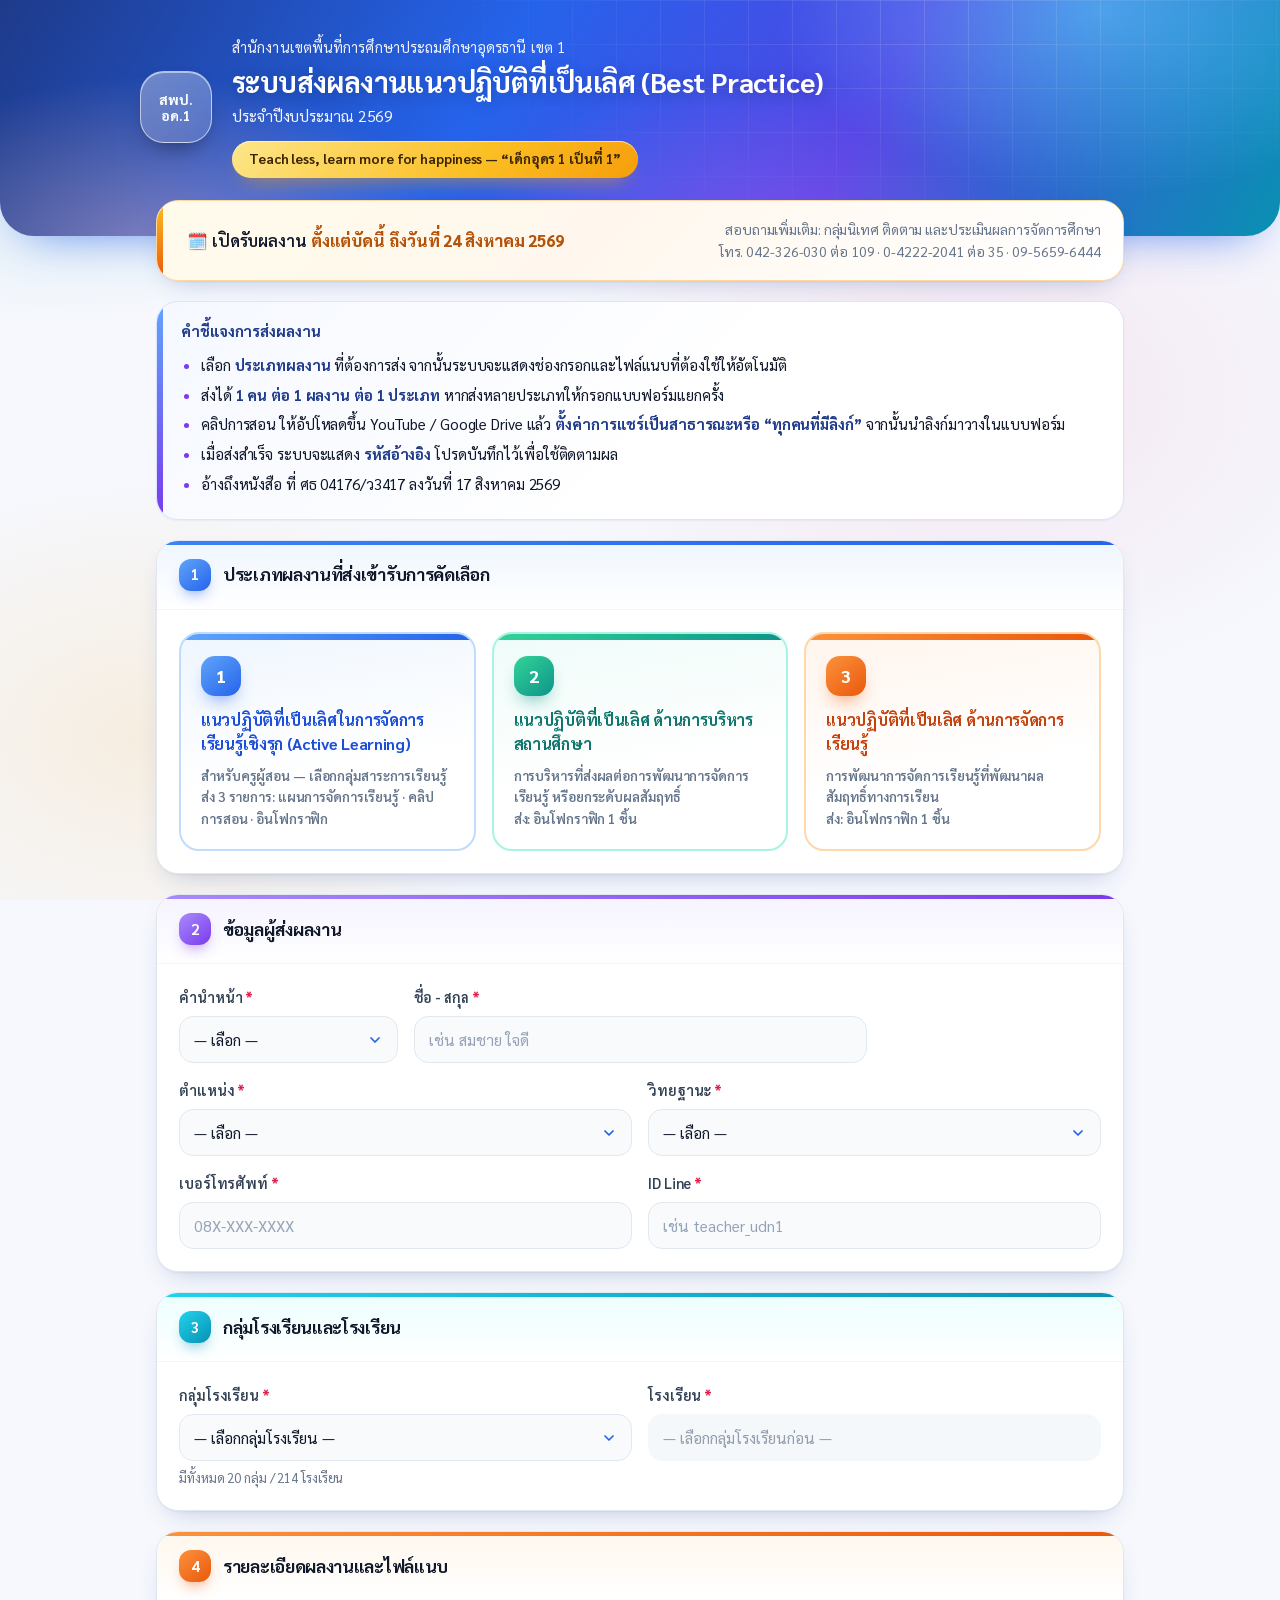
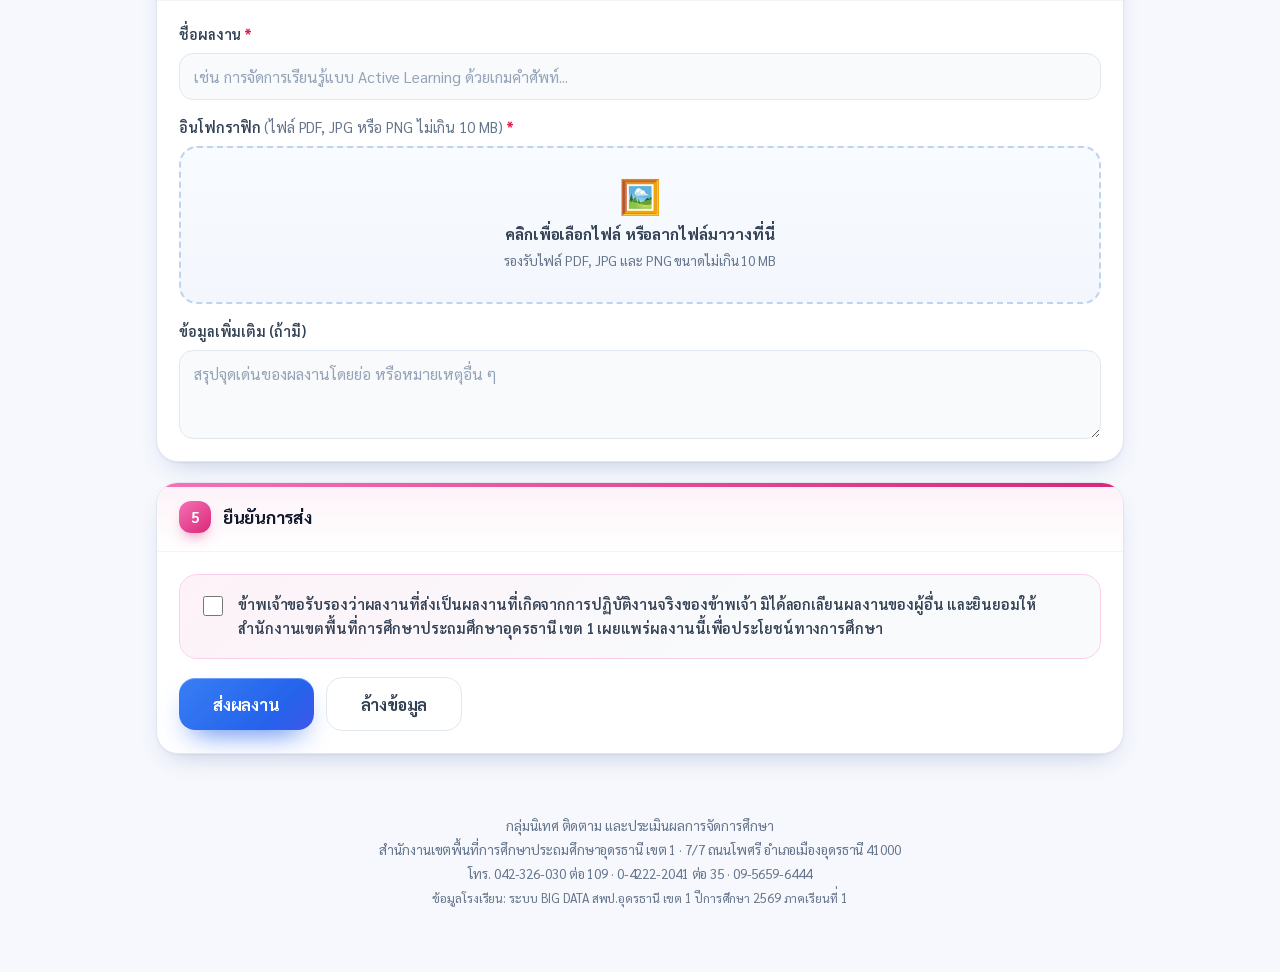
==== commit 15823b87: "Update file input to accept PDF, JPG, and PNG" ====
--- a/index.html
+++ b/index.html
@@ -595,20 +595,20 @@
           </div>
 
           <div class="f c12">
-            <label class="req" id="lblInfo">③ อินโฟกราฟิก <span style="font-weight:400;color:var(--muted)">(รูปภาพ JPG หรือ PNG ไม่เกิน 10 MB)</span></label>
+            <label class="req" id="lblInfo">③ อินโฟกราฟิก <span style="font-weight:400;color:var(--muted)">(ไฟล์ PDF, JPG หรือ PNG ไม่เกิน 10 MB)</span></label>
             <div class="drop" id="dropInfo">
               <div class="ico">🖼️</div>
-              <div class="t">คลิกเพื่อเลือกรูป หรือลากรูปมาวางที่นี่</div>
-              <div class="s">รองรับไฟล์ JPG และ PNG ขนาดไม่เกิน 10 MB</div>
+              <div class="t">คลิกเพื่อเลือกไฟล์ หรือลากไฟล์มาวางที่นี่</div>
+              <div class="s">รองรับไฟล์ PDF, JPG และ PNG ขนาดไม่เกิน 10 MB</div>
             </div>
-            <input type="file" id="fileInfo" accept="image/jpeg,image/png,.jpg,.jpeg,.png" hidden>
+            <input type="file" id="fileInfo" accept="application/pdf,image/jpeg,image/png,.pdf,.jpg,.jpeg,.png" hidden>
             <div class="filebox" id="boxInfo">
               <img class="thumb" id="thumbInfo" alt="">
               <span class="fn" id="nameInfo"></span>
               <span class="fs" id="sizeInfo"></span>
               <button type="button" data-clear="Info">ลบไฟล์</button>
             </div>
-            <div class="err-msg" id="errInfo">กรุณาแนบไฟล์อินโฟกราฟิก (JPG หรือ PNG ไม่เกิน 10 MB)</div>
+            <div class="err-msg" id="errInfo">กรุณาแนบไฟล์อินโฟกราฟิก (PDF, JPG หรือ PNG ไม่เกิน 10 MB)</div>
           </div>
 
           <div class="f c12">
@@ -764,7 +764,7 @@
   document.getElementById('secWorkNo').textContent = isT1 ? '5' : '4';
   document.getElementById('secConfirmNo').textContent = isT1 ? '6' : '5';
   lblInfo.innerHTML = (isT1 ? '③ อินโฟกราฟิก' : 'อินโฟกราฟิก') +
-    ' <span style="font-weight:400;color:var(--muted)">(รูปภาพ JPG หรือ PNG ไม่เกิน 10 MB)</span>';
+    ' <span style="font-weight:400;color:var(--muted)">(ไฟล์ PDF, JPG หรือ PNG ไม่เกิน 10 MB)</span>';
   clearErr(document.getElementById('wrapType'));
 }
 
@@ -789,6 +789,8 @@
 /* ---------- file pickers ---------- */
 const MAXB = 10*1024*1024;
 const picked = {Plan:null, Info:null};
+const isPdf = f => f.type==='application/pdf' || /\.pdf$/i.test(f.name);
+const PDF_ICON = "data:image/svg+xml;charset=utf-8,%3Csvg xmlns='http://www.w3.org/2000/svg' viewBox='0 0 48 48'%3E%3Crect width='48' height='48' rx='10' fill='%23fee2e2'/%3E%3Cpath d='M16 10h11l7 7v21a3 3 0 0 1-3 3H16a3 3 0 0 1-3-3V13a3 3 0 0 1 3-3z' fill='%23fff' stroke='%23ef4444' stroke-width='2'/%3E%3Cpath d='M27 10v7h7' fill='none' stroke='%23ef4444' stroke-width='2'/%3E%3Ctext x='24' y='34' font-family='Arial,Helvetica,sans-serif' font-size='10' font-weight='bold' fill='%23dc2626' text-anchor='middle'%3EPDF%3C/text%3E%3C/svg%3E";
 
 function setupPicker(key, accept, okTest, errText){
   const drop=document.getElementById('drop'+key), input=document.getElementById('file'+key),
@@ -808,7 +810,7 @@
     if(f.size>MAXB){ reset(); er.textContent='ไฟล์มีขนาด '+fmt(f.size)+' ซึ่งเกิน 10 MB กรุณาลดขนาดไฟล์'; drop.closest('.f').classList.add('bad'); return; }
     if(f.size===0){ reset(); er.textContent='ไฟล์ว่างเปล่า กรุณาตรวจสอบไฟล์อีกครั้ง'; drop.closest('.f').classList.add('bad'); return; }
     picked[key]=f; nm.textContent=f.name; sz.textContent=fmt(f.size);
-    if(th){ th.src=URL.createObjectURL(f); }
+    if(th){ th.src = isPdf(f) ? PDF_ICON : URL.createObjectURL(f); }
     box.classList.add('on'); drop.style.display='none';
     clearErr(drop.closest('.f'));
   }
@@ -818,7 +820,7 @@
 const resetPlan = setupPicker('Plan','pdf',
   f=>f.type==='application/pdf'||/\.pdf$/i.test(f.name), 'รองรับเฉพาะไฟล์ PDF เท่านั้น');
 const resetInfo = setupPicker('Info','img',
-  f=>/^image\/(jpeg|png)$/.test(f.type)||/\.(jpe?g|png)$/i.test(f.name), 'รองรับเฉพาะรูปภาพ JPG หรือ PNG เท่านั้น');
+  f=>/^(image\/(jpeg|png)|application\/pdf)$/.test(f.type)||/\.(jpe?g|png|pdf)$/i.test(f.name), 'รองรับเฉพาะไฟล์ PDF, JPG หรือ PNG เท่านั้น');
 
 function fmt(b){ return b<1048576 ? (b/1024).toFixed(0)+' KB' : (b/1048576).toFixed(2)+' MB'; }
 
@@ -859,7 +861,7 @@
   }
 
   const iw=document.getElementById('lblInfo').closest('.f');
-  if(!picked.Info){ document.getElementById('errInfo').textContent='กรุณาแนบไฟล์อินโฟกราฟิก (JPG หรือ PNG ไม่เกิน 10 MB)'; }
+  if(!picked.Info){ document.getElementById('errInfo').textContent='กรุณาแนบไฟล์อินโฟกราฟิก (PDF, JPG หรือ PNG ไม่เกิน 10 MB)'; }
   flag(iw, !picked.Info);
 
   const cs=document.getElementById('consent'), wc=document.getElementById('wrapConsent');
@@ -912,7 +914,7 @@
       note:document.getElementById('note').value.trim(),
       planName: picked.Plan?picked.Plan.name:'', planData: planB64,
       infoName: picked.Info.name, infoData: infoB64,
-      infoMime: picked.Info.type || 'image/jpeg'
+      infoMime: picked.Info.type || (isPdf(picked.Info) ? 'application/pdf' : 'image/jpeg')
     };
 
     barI.style.width='68%';
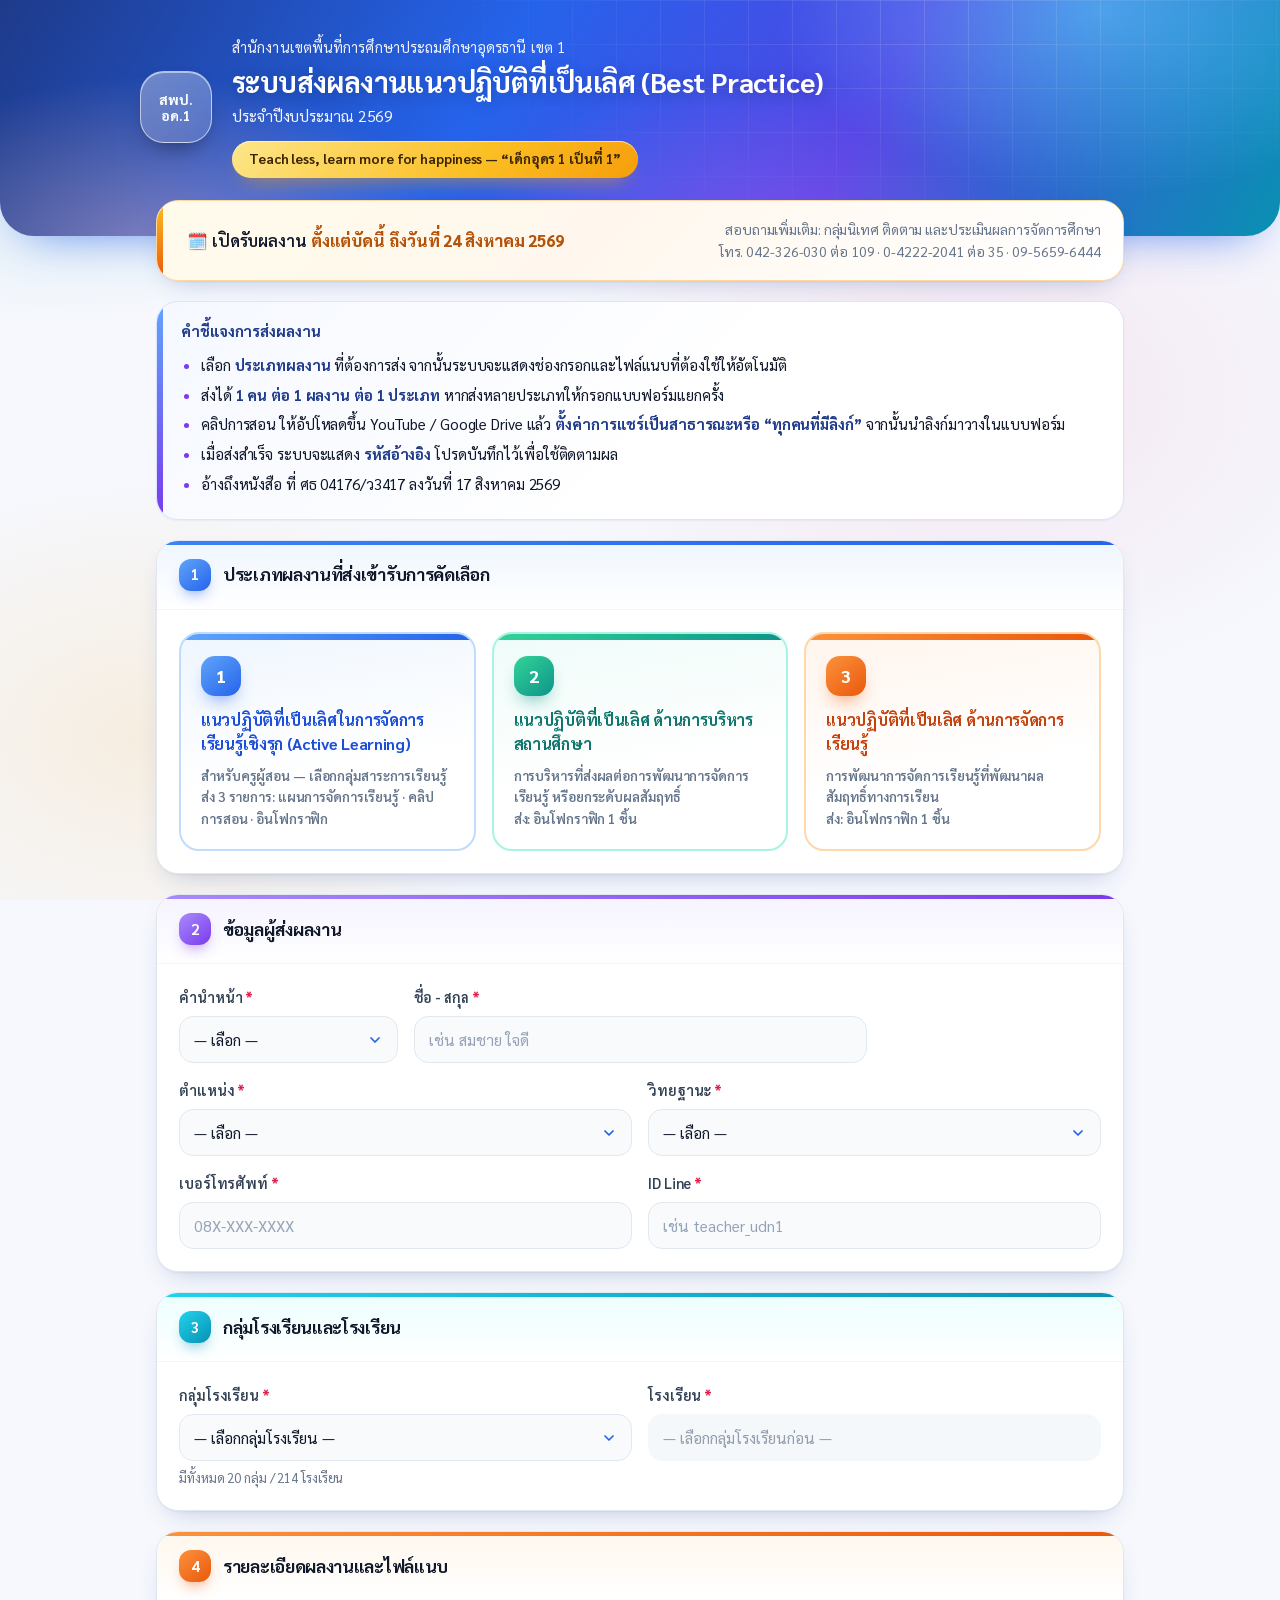
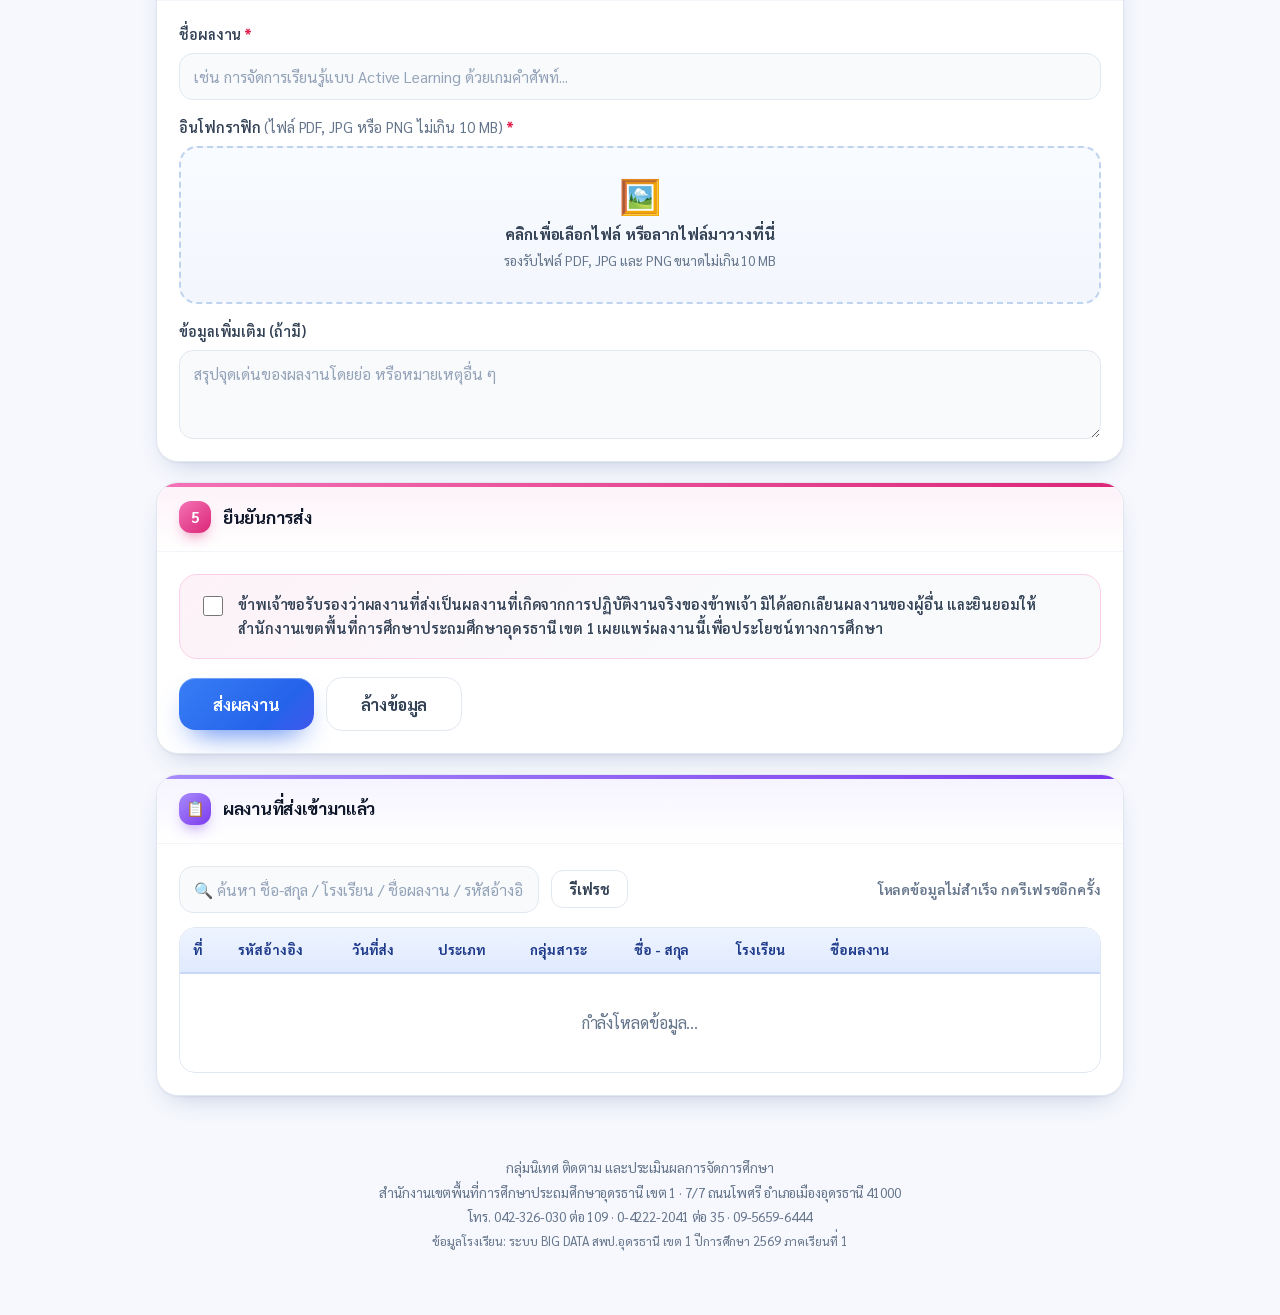
==== commit b5efffd5: "Add table for submitted works and search functionality" ====
--- a/index.html
+++ b/index.html
@@ -341,6 +341,26 @@
 }
 .setup.on{display:block}
 .hidden{display:none !important}
+/* ---------- ตารางผลงานที่ส่งแล้ว ---------- */
+.btn-sm{padding:9px 17px;font-size:14.5px;border-radius:12px}
+.listbar{display:flex;gap:12px;align-items:center;flex-wrap:wrap;margin-bottom:14px}
+.listbar input{max-width:360px}
+.listbar .cnt{font-size:14px;color:var(--muted);margin-left:auto;font-weight:600}
+.tw{overflow:auto;border:1px solid var(--line);border-radius:16px;max-height:520px}
+table.pl{border-collapse:separate;border-spacing:0;width:100%;min-width:1040px;font-size:14.5px}
+table.pl td:last-child,table.pl th:last-child{min-width:320px}
+table.pl th,table.pl td{padding:11px 13px;border-bottom:1px solid var(--line-2);text-align:left;vertical-align:top}
+table.pl th{position:sticky;top:0;z-index:1;background:linear-gradient(180deg,#eef4ff,#e0eaff);color:var(--brand-dk);
+  font-weight:700;font-size:13.5px;white-space:nowrap;border-bottom:2px solid #c7d7f7}
+table.pl tbody tr:nth-child(even){background:#fafbff}
+table.pl tbody tr:hover{background:linear-gradient(90deg,#eff6ff,#f5f3ff)}
+table.pl td.nw{white-space:nowrap}
+table.pl .rc{font-family:ui-monospace,Menlo,monospace;font-weight:700;color:var(--c1-d)}
+.tg{display:inline-block;padding:2px 11px;border-radius:99px;font-size:12.5px;font-weight:700;white-space:nowrap;border:1px solid}
+.tg.t1{background:#eff6ff;color:#1d4ed8;border-color:#bfdbfe}
+.tg.t2{background:#effcf9;color:#0f766e;border-color:#a7f3e4}
+.tg.t3{background:#fff5ed;color:#c2410c;border-color:#fed7aa}
+.plempty{padding:36px;text-align:center;color:var(--muted)}
 
 @media(max-width:640px){
   body{font-size:15.5px}
@@ -654,6 +674,28 @@
     </div>
   </section>
 
+  <!-- รายการผลงานที่ส่งเข้ามาแล้ว -->
+  <section class="card" id="secList">
+    <h2><span class="n">📋</span> ผลงานที่ส่งเข้ามาแล้ว</h2>
+    <div class="body">
+      <div class="listbar">
+        <input type="text" id="plq" placeholder="🔍 ค้นหา ชื่อ-สกุล / โรงเรียน / ชื่อผลงาน / รหัสอ้างอิง">
+        <button type="button" class="btn btn-ghost btn-sm" id="plReload">รีเฟรช</button>
+        <span class="cnt" id="plCount">กำลังโหลด…</span>
+      </div>
+      <div class="tw">
+        <table class="pl">
+          <thead><tr>
+            <th>ที่</th><th>รหัสอ้างอิง</th><th>วันที่ส่ง</th><th>ประเภท</th>
+            <th>กลุ่มสาระ</th><th>ชื่อ - สกุล</th><th>โรงเรียน</th><th>ชื่อผลงาน</th>
+          </tr></thead>
+          <tbody id="plBody"></tbody>
+        </table>
+        <div class="plempty" id="plEmpty">กำลังโหลดข้อมูล…</div>
+      </div>
+    </div>
+  </section>
+
 </div>
 
 <p class="foot">
@@ -684,8 +726,7 @@
   "สุขศึกษาและพลศึกษา",
   "ศิลปะ",
   "การงานอาชีพ",
-  "ภาษาต่างประเทศ",
-  "การจัดการเรียนรู้เศรษฐกิจพอเพียง"
+  "ภาษาต่างประเทศ"
 ];
 
 const SCHOOLS = {
@@ -932,6 +973,7 @@
       frm.style.display='none';
       document.getElementById('done').classList.add('on');
       window.scrollTo({top:0,behavior:'smooth'});
+      plLoad();
     }else{
       fail((out && out.message) ? out.message : 'ไม่สามารถบันทึกข้อมูลได้ กรุณาลองใหม่อีกครั้ง');
     }
@@ -964,6 +1006,53 @@
 },0));
 
 applyType();
+
+/* ---------- ตารางผลงานที่ส่งเข้ามาแล้ว ---------- */
+var PLROWS = [];
+function plEsc(s){ return String(s==null?'':s).replace(/[&<>"]/g,function(c){return {'&':'&amp;','<':'&lt;','>':'&gt;','"':'&quot;'}[c];}); }
+function plTag(p){
+  var s=String(p||''), c='t3', t='ด้านการจัดการเรียนรู้';
+  if(s.indexOf('Active Learning')>-1){ c='t1'; t='Active Learning'; }
+  else if(s.indexOf('บริหารสถานศึกษา')>-1){ c='t2'; t='บริหารสถานศึกษา'; }
+  return '<span class="tg '+c+'">'+t+'</span>';
+}
+function plDraw(){
+  var q=(document.getElementById('plq').value||'').trim().toLowerCase();
+  var rows = q ? PLROWS.filter(function(r){
+        return [r.refCode,r.name,r.school,r.schoolGroup,r.title,r.subject].join(' ').toLowerCase().indexOf(q)>-1; })
+      : PLROWS;
+  document.getElementById('plCount').textContent =
+    'ทั้งหมด '+PLROWS.length+' ผลงาน' + (q ? (' · ตรงคำค้น '+rows.length) : '');
+  var em=document.getElementById('plEmpty');
+  em.style.display = rows.length ? 'none' : 'block';
+  em.textContent = PLROWS.length ? 'ไม่พบผลงานที่ตรงกับคำค้นหา' : 'ยังไม่มีผลงานส่งเข้ามา';
+  document.getElementById('plBody').innerHTML = rows.map(function(r){
+    return '<tr><td class="nw">'+plEsc(r.seq)+'</td>'+
+      '<td class="nw rc">'+plEsc(r.refCode)+'</td>'+
+      '<td class="nw">'+plEsc(r.date)+'</td>'+
+      '<td class="nw">'+plTag(r.ptype)+'</td>'+
+      '<td class="nw">'+plEsc(r.subject||'—')+'</td>'+
+      '<td class="nw">'+plEsc(r.name)+'</td>'+
+      '<td class="nw">'+plEsc(r.school)+'</td>'+
+      '<td>'+plEsc(r.title)+'</td></tr>';
+  }).join('');
+}
+function plLoad(){
+  if(!API_URL) return;
+  document.getElementById('plCount').textContent='กำลังโหลด…';
+  var cb='__pl'+Date.now(), sc=document.createElement('script');
+  window[cb]=function(res){
+    try{ delete window[cb]; sc.remove(); }catch(e){}
+    PLROWS = (res && res.ok && res.rows) ? res.rows : [];
+    plDraw();
+  };
+  sc.src = API_URL+'?action=public&callback='+cb+'&t='+Date.now();
+  sc.onerror = function(){ document.getElementById('plCount').textContent='โหลดข้อมูลไม่สำเร็จ กดรีเฟรชอีกครั้ง'; };
+  document.body.appendChild(sc);
+}
+document.getElementById('plq').addEventListener('input', plDraw);
+document.getElementById('plReload').addEventListener('click', plLoad);
+plLoad();
 </script>
 </body>
 </html>
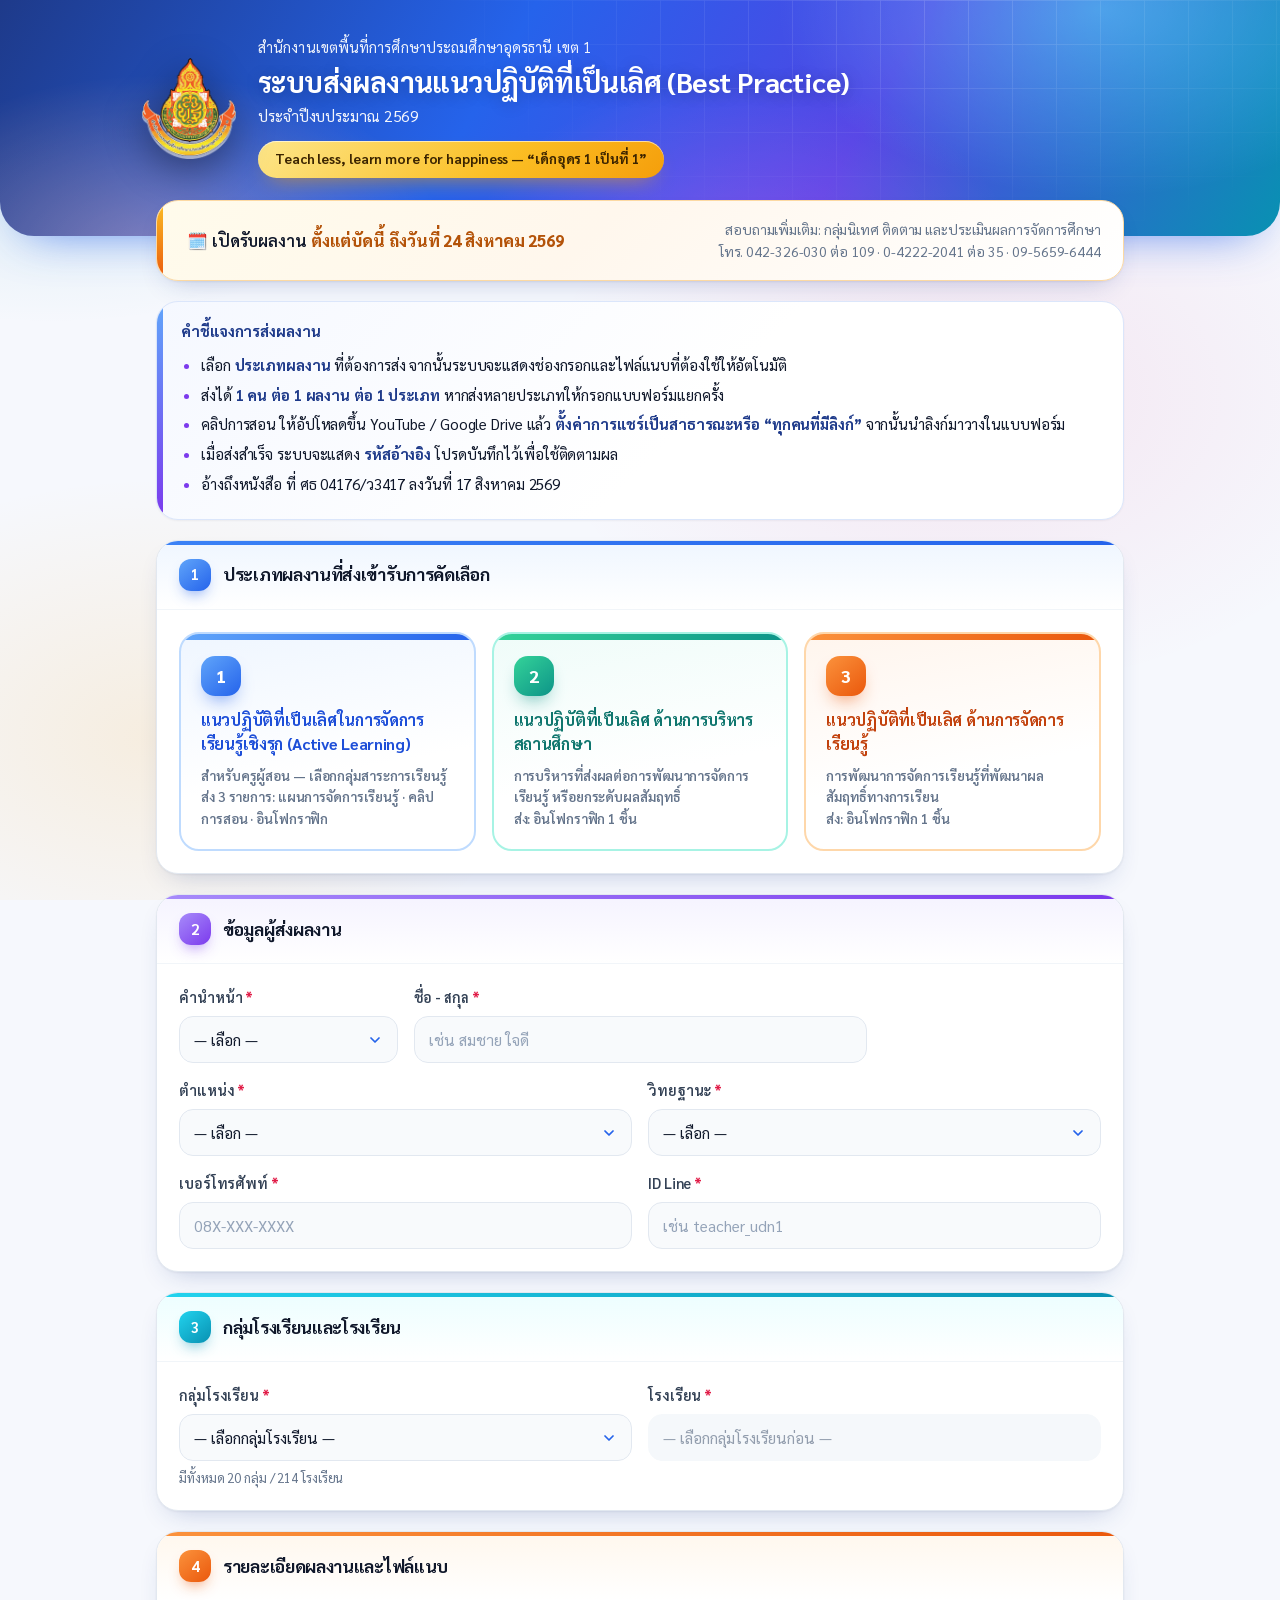
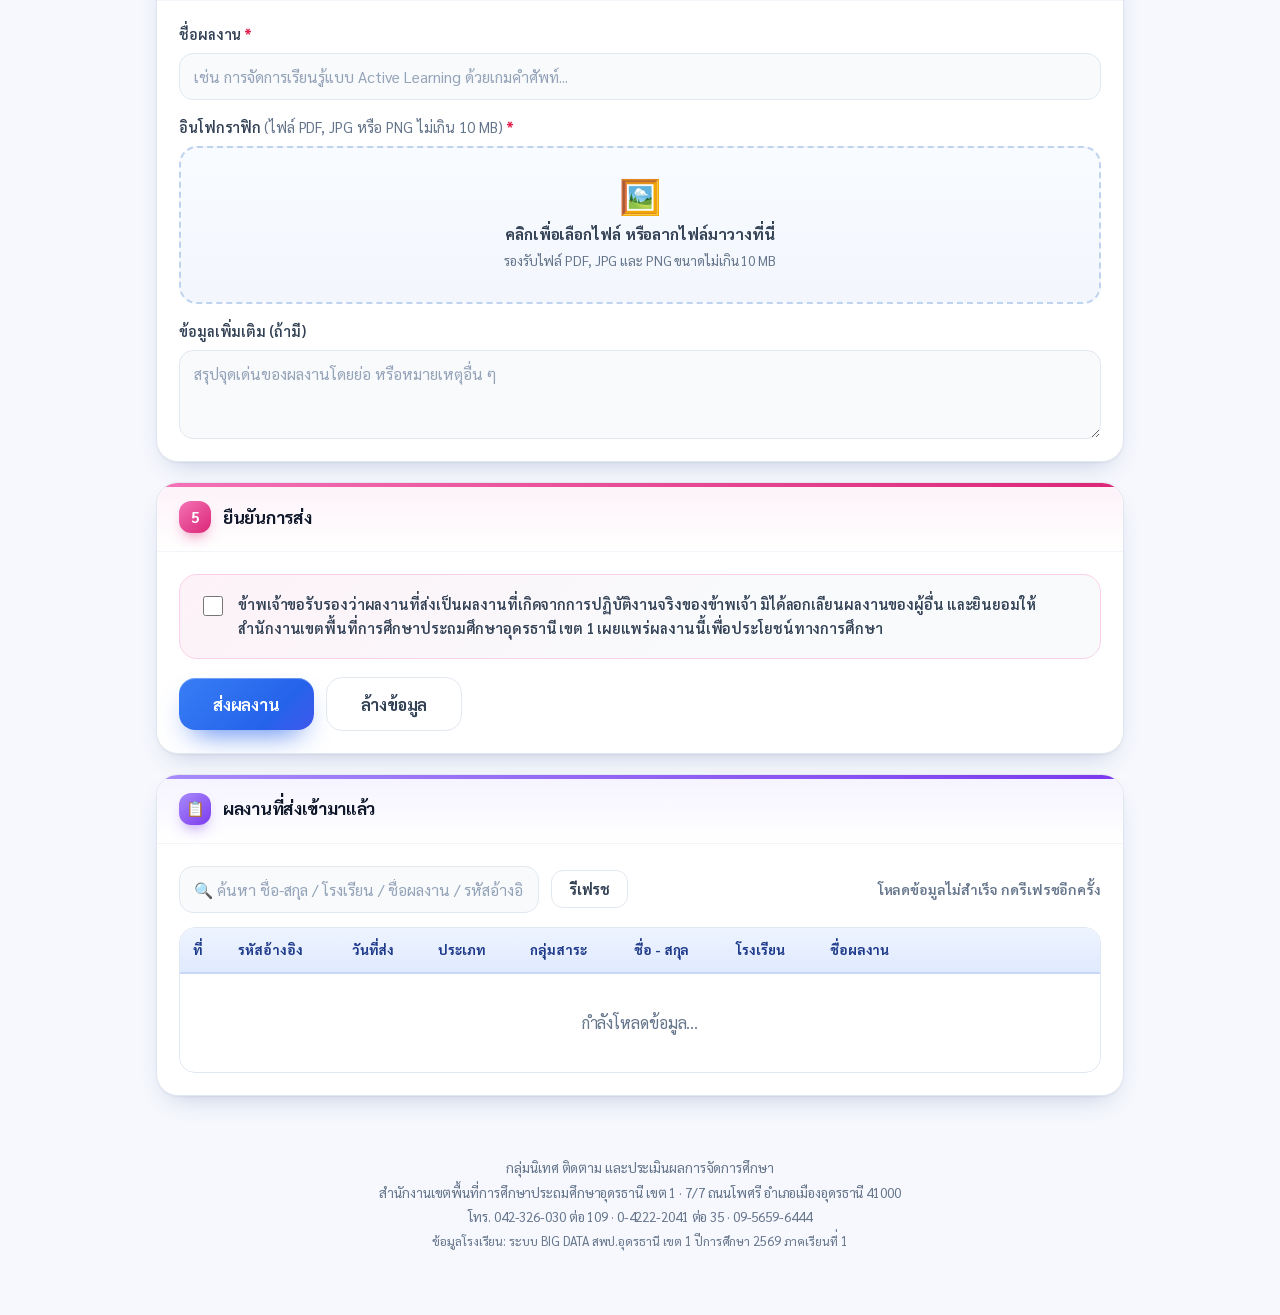
==== commit 422ec960: "Update crest element to use an image Replaced crest div with an image and updated styles." ====
--- a/index.html
+++ b/index.html
@@ -64,12 +64,8 @@
 }
 .topbar .wrap{position:relative;z-index:1;max-width:1000px;margin:0 auto;display:flex;gap:20px;align-items:center;flex-wrap:wrap}
 .crest{
-  width:72px;height:72px;border-radius:24px;flex:none;
-  background:linear-gradient(160deg,rgba(255,255,255,.36),rgba(255,255,255,.12));
-  border:1px solid rgba(255,255,255,.6);backdrop-filter:blur(7px);
-  display:flex;align-items:center;justify-content:center;
-  font-weight:700;font-size:14px;text-align:center;line-height:1.15;
-  box-shadow:inset 0 1px 0 rgba(255,255,255,.5), 0 12px 24px -12px rgba(0,0,0,.55);
+  width:98px;height:98px;flex:none;object-fit:contain;display:block;
+  filter:drop-shadow(0 3px 0 rgba(255,255,255,.55)) drop-shadow(0 10px 20px rgba(0,0,0,.45));
 }
 .topbar .org{font-size:14.5px;opacity:.92;margin:0;font-weight:400;letter-spacing:.1px}
 .topbar h1{margin:4px 0 0;font-size:28px;font-weight:700;line-height:1.28;letter-spacing:-.6px;text-shadow:0 2px 16px rgba(0,0,0,.22)}
@@ -366,7 +362,7 @@
   body{font-size:15.5px}
   .topbar{padding:28px 18px 48px;border-radius:0 0 26px 26px}
   .topbar h1{font-size:22px}
-  .crest{width:62px;height:62px;border-radius:20px;font-size:13px}
+  .crest{width:74px;height:74px}
   .card .body{padding:18px}
   .card > h2{padding:16px 18px;font-size:16.5px}
   .deadline .ph{margin-left:0;text-align:left}
@@ -381,7 +377,7 @@
 
 <header class="topbar">
   <div class="wrap">
-    <div class="crest">สพป.<br>อด.1</div>
+    <img class="crest" src="logo.svg" alt="ตราสัญลักษณ์ สำนักงานเขตพื้นที่การศึกษาประถมศึกษาอุดรธานี เขต 1">
     <div>
       <p class="org">สำนักงานเขตพื้นที่การศึกษาประถมศึกษาอุดรธานี เขต 1</p>
       <h1>ระบบส่งผลงานแนวปฏิบัติที่เป็นเลิศ (Best Practice)</h1>
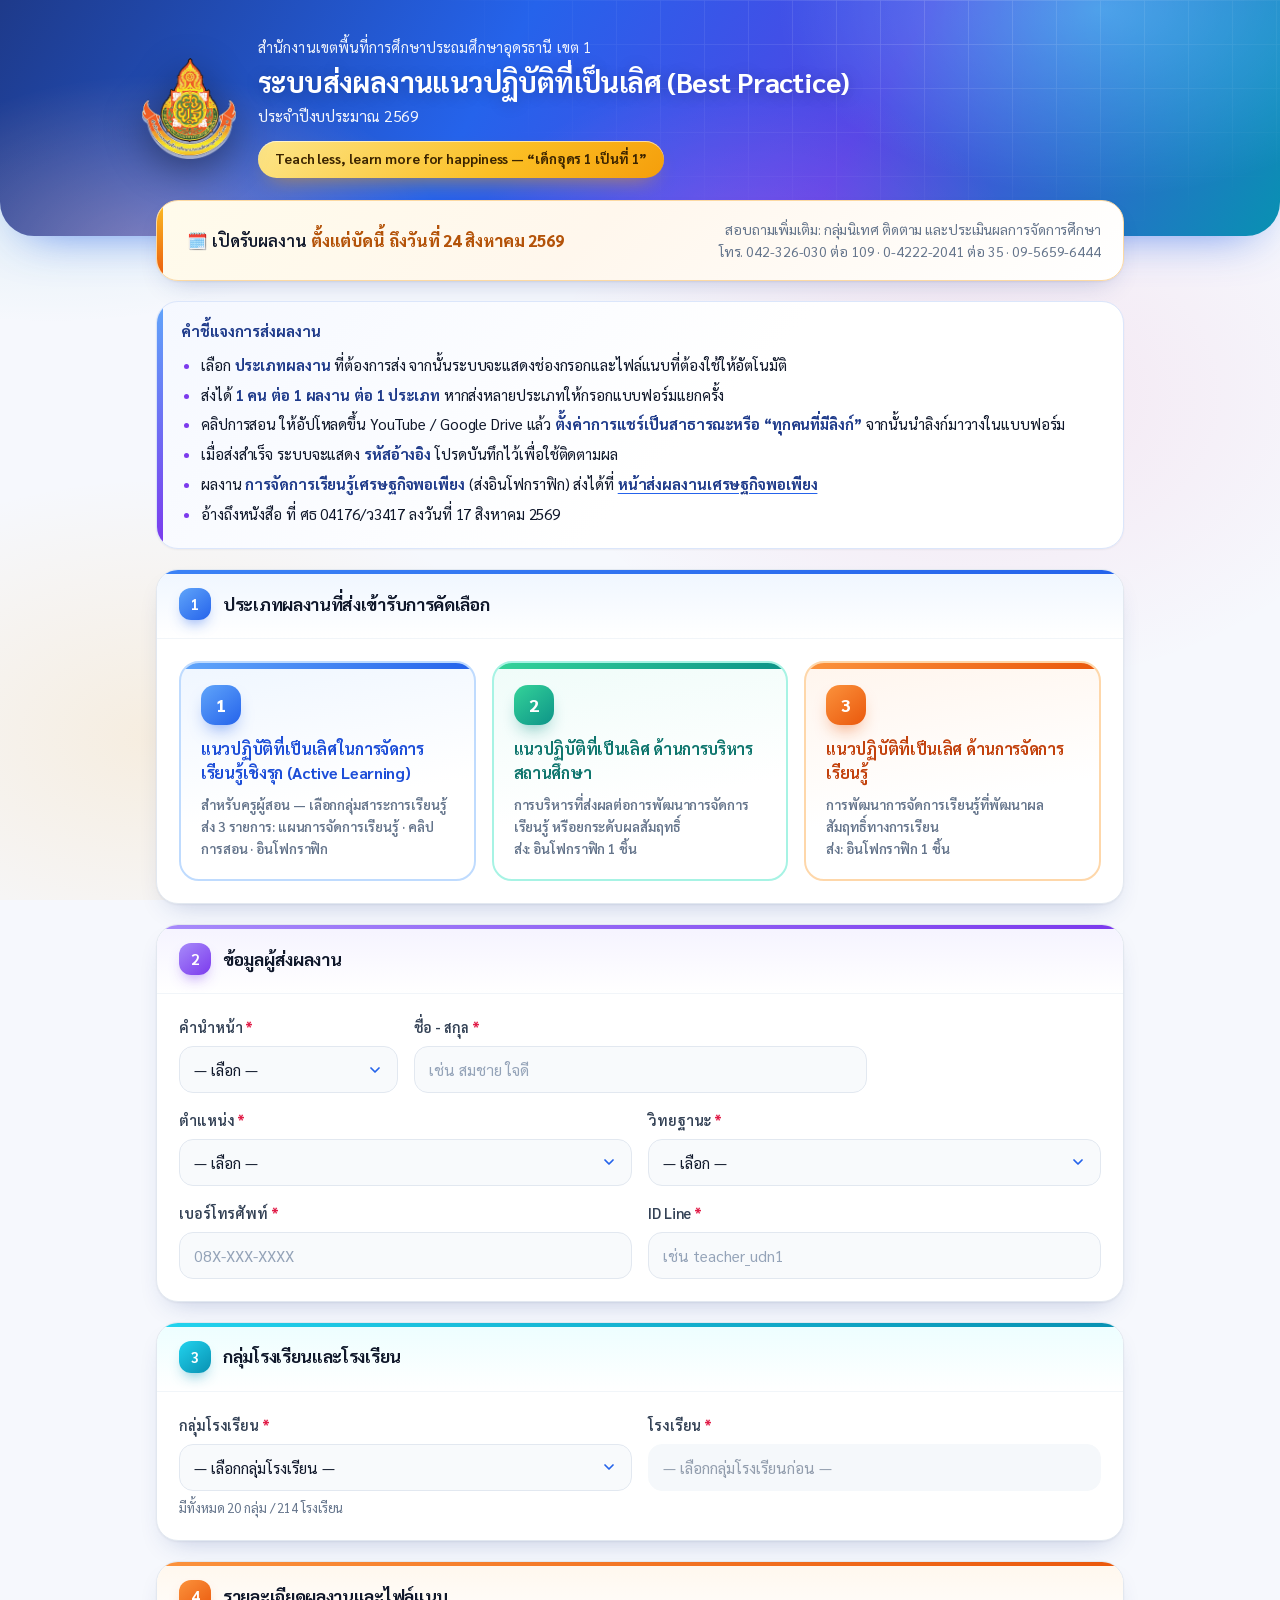
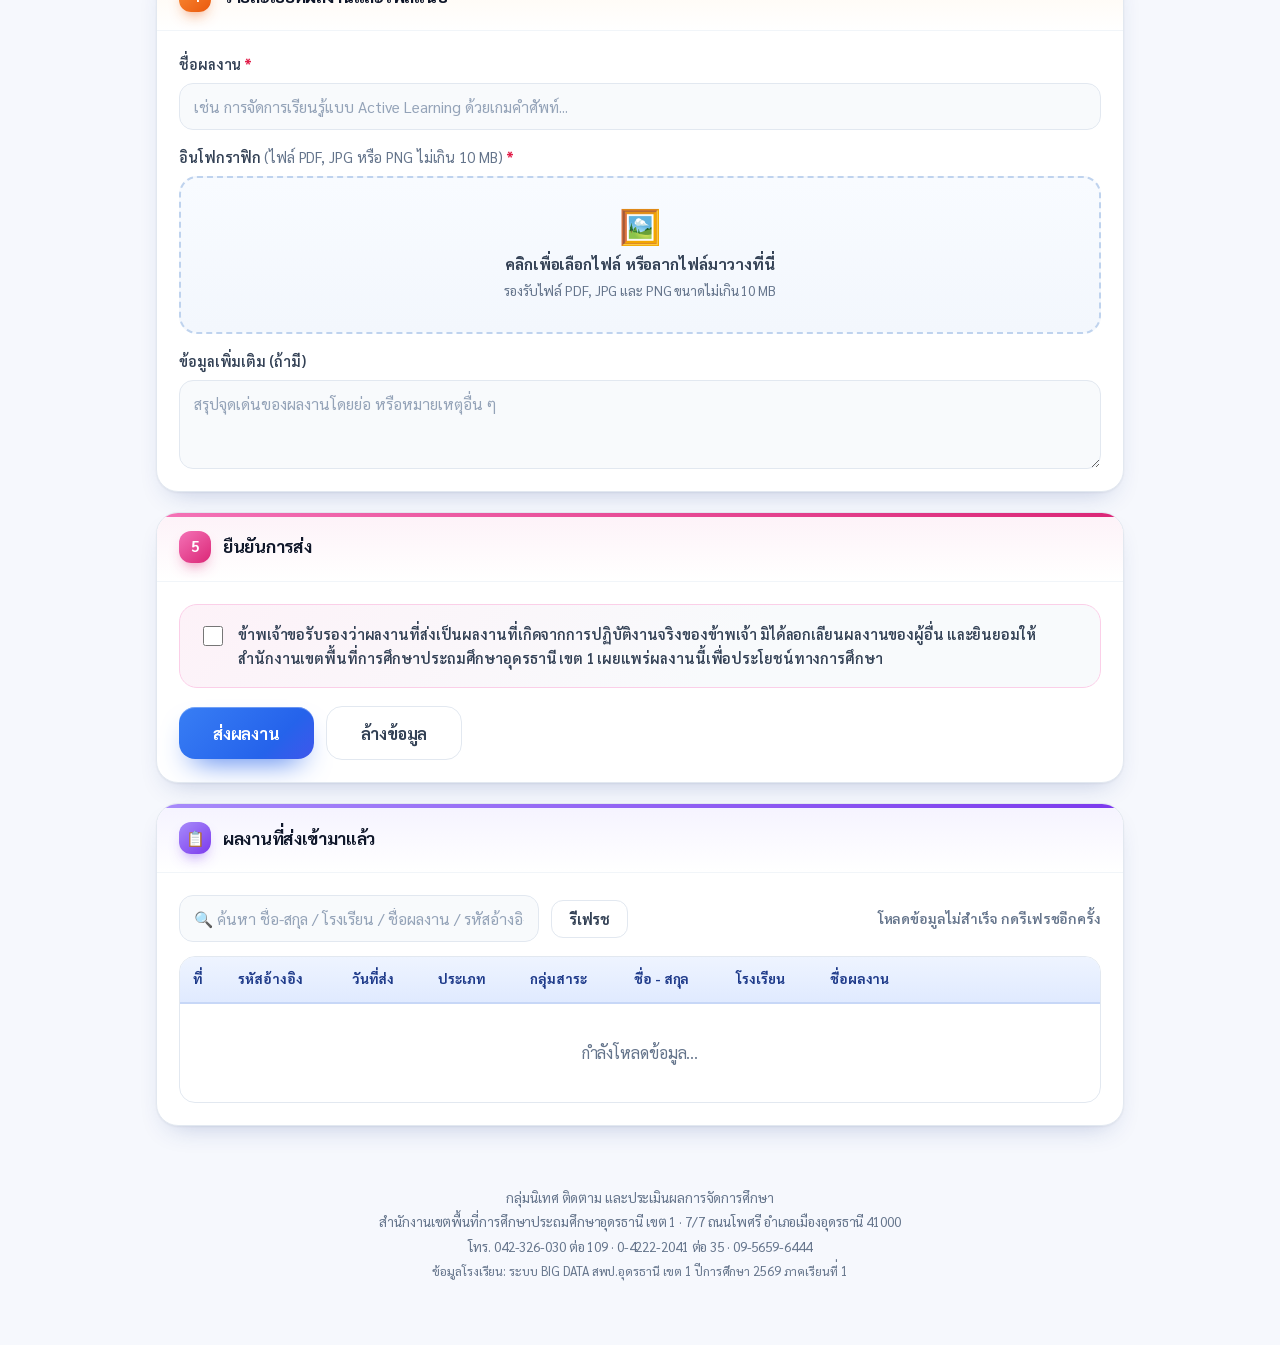
==== commit ae73e3ae: "Add submission details for economic management project" ====
--- a/index.html
+++ b/index.html
@@ -408,6 +408,7 @@
       <li>คลิปการสอน ให้อัปโหลดขึ้น YouTube / Google Drive แล้ว
           <b>ตั้งค่าการแชร์เป็นสาธารณะหรือ “ทุกคนที่มีลิงก์”</b> จากนั้นนำลิงก์มาวางในแบบฟอร์ม</li>
       <li>เมื่อส่งสำเร็จ ระบบจะแสดง <b>รหัสอ้างอิง</b> โปรดบันทึกไว้เพื่อใช้ติดตามผล</li>
+      <li>ผลงาน <b>การจัดการเรียนรู้เศรษฐกิจพอเพียง</b> (ส่งอินโฟกราฟิก) ส่งได้ที่ <a href="sep/"><b>หน้าส่งผลงานเศรษฐกิจพอเพียง</b></a></li>
       <li>อ้างถึงหนังสือ ที่ ศธ 04176/ว3417 ลงวันที่ 17 สิงหาคม 2569</li>
     </ul>
   </div>
